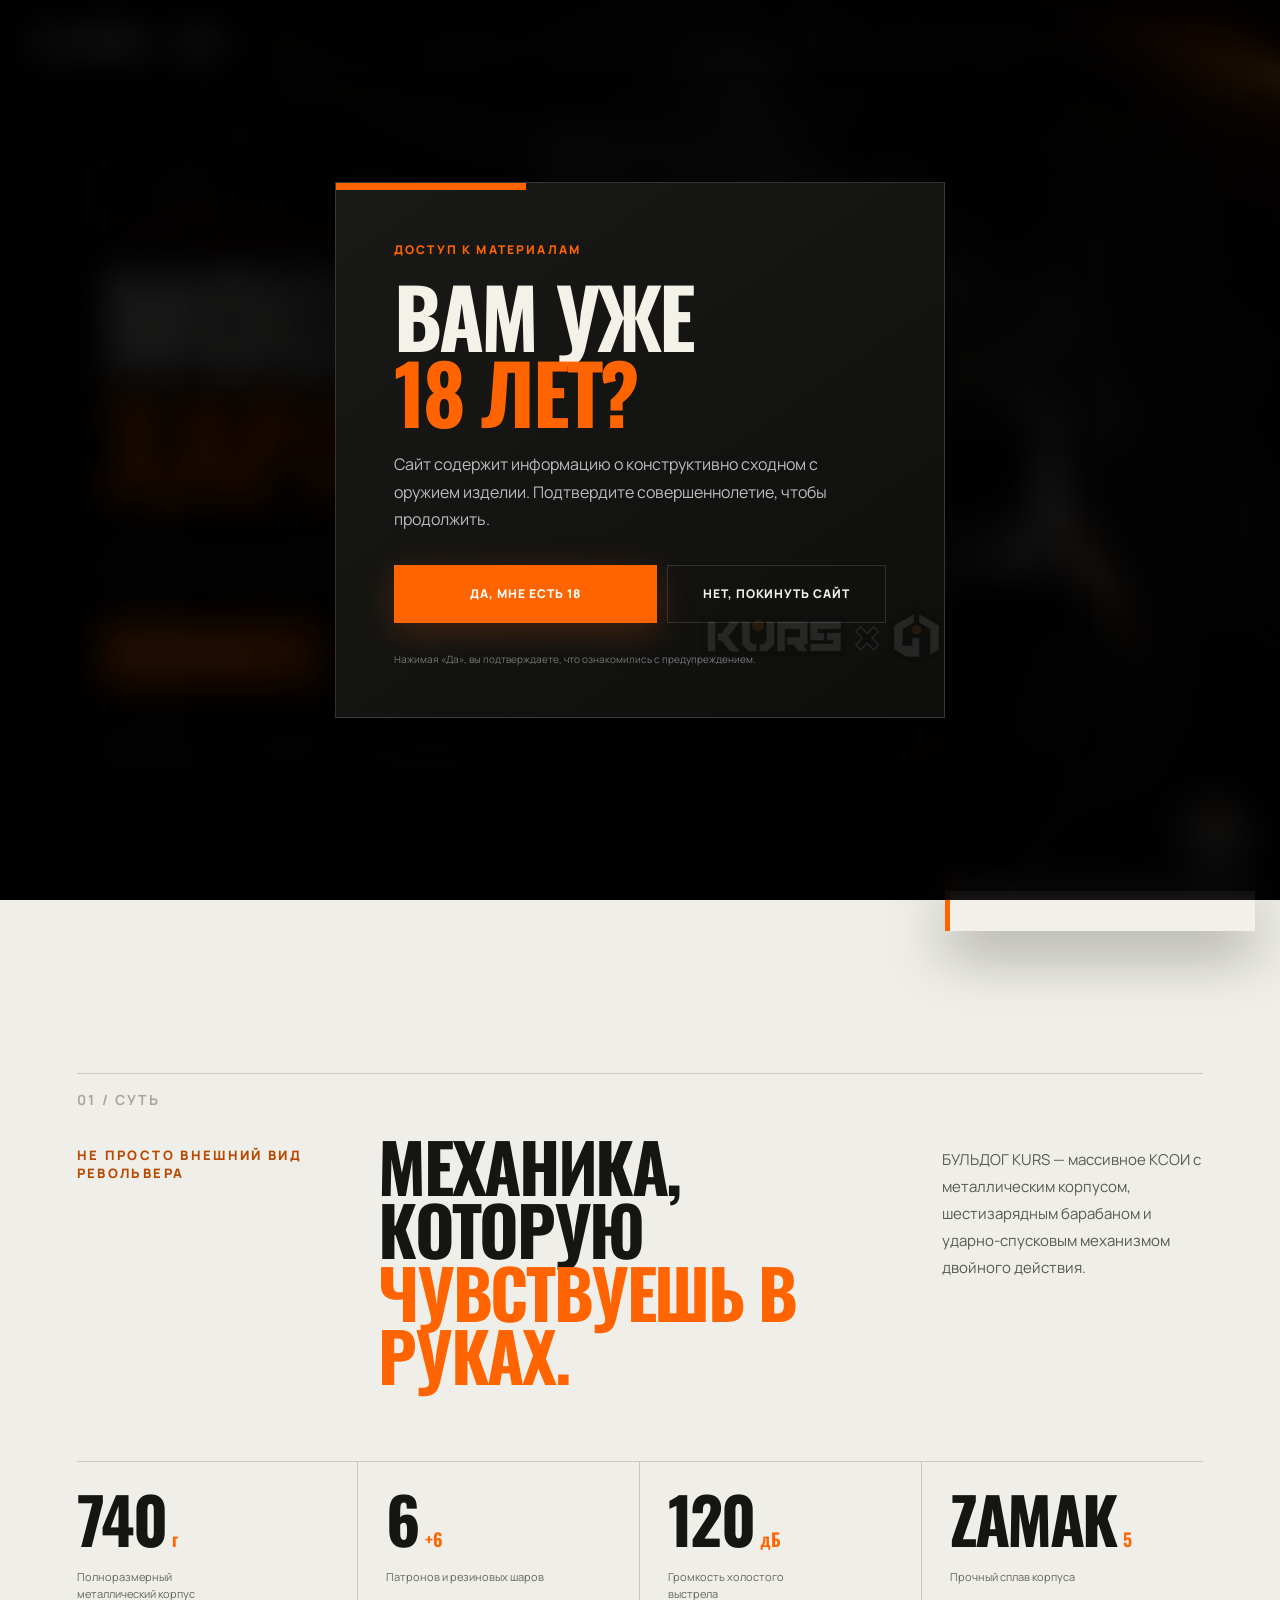
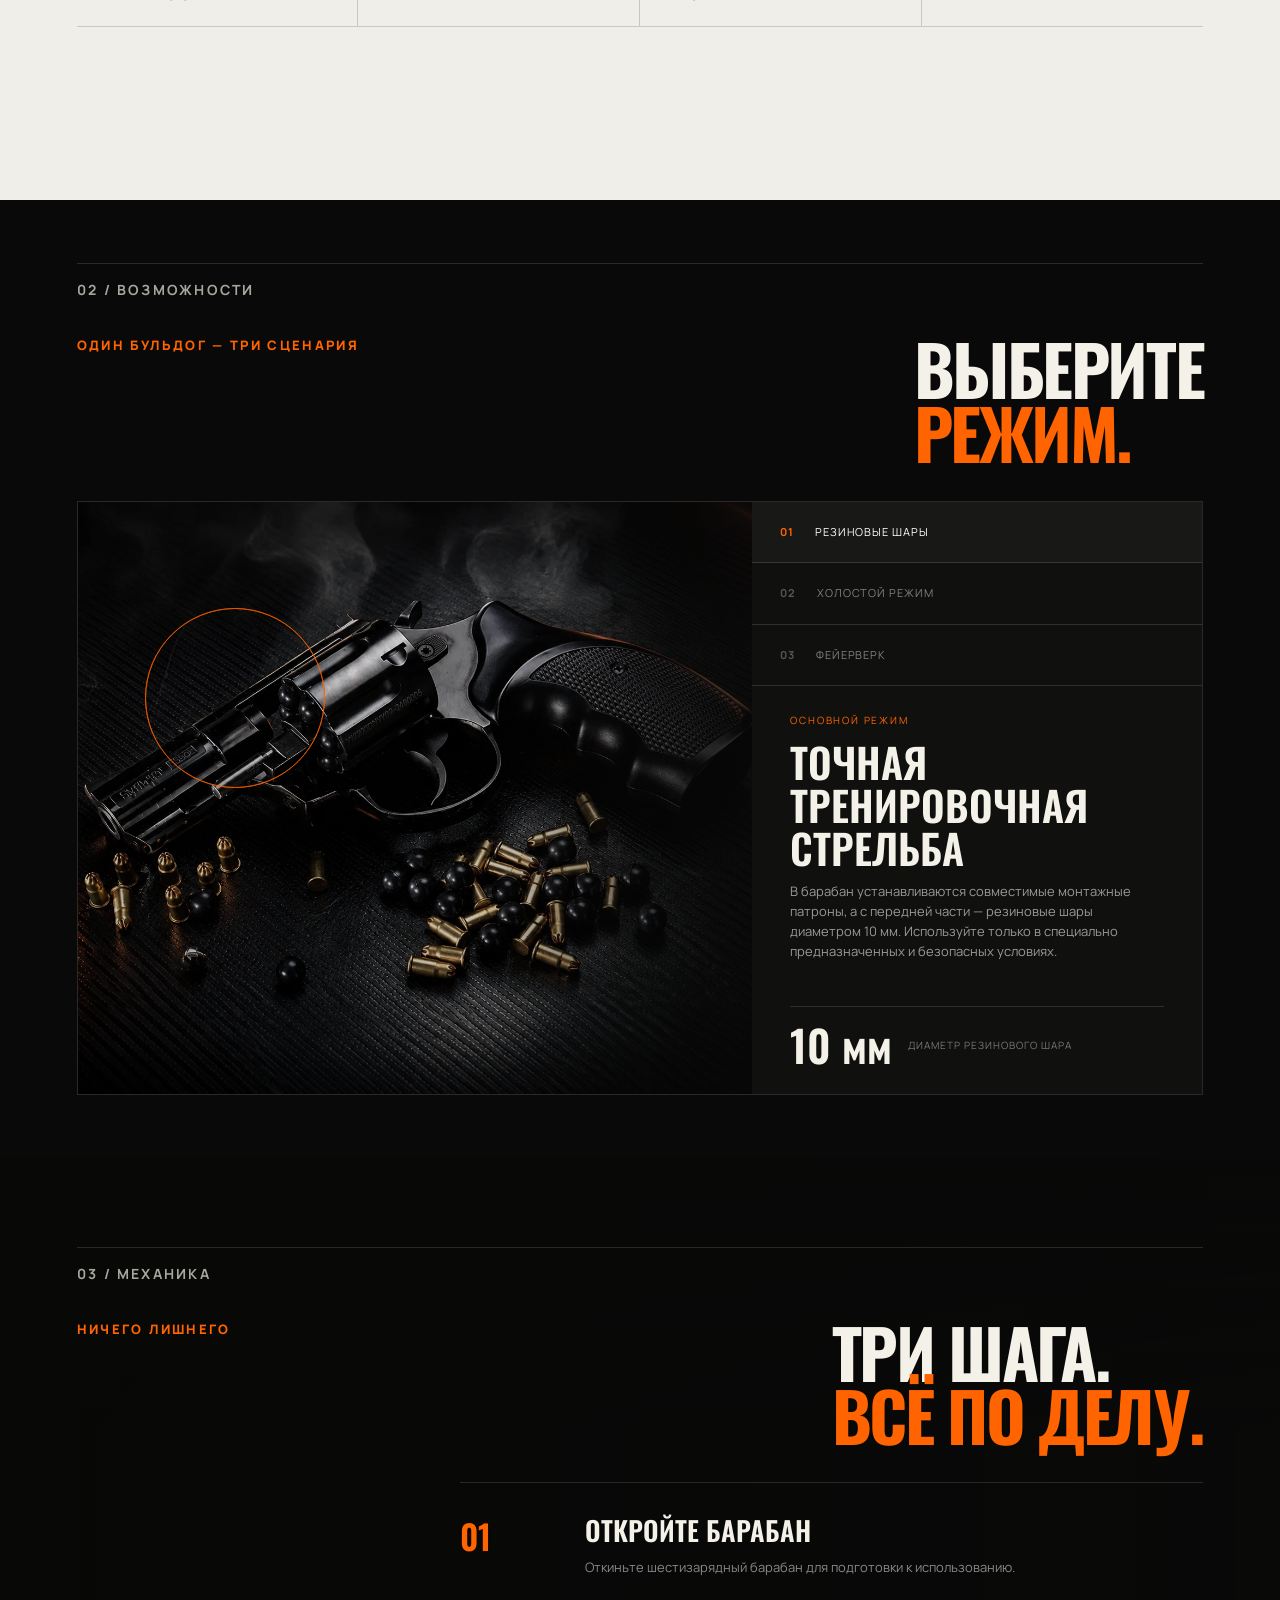
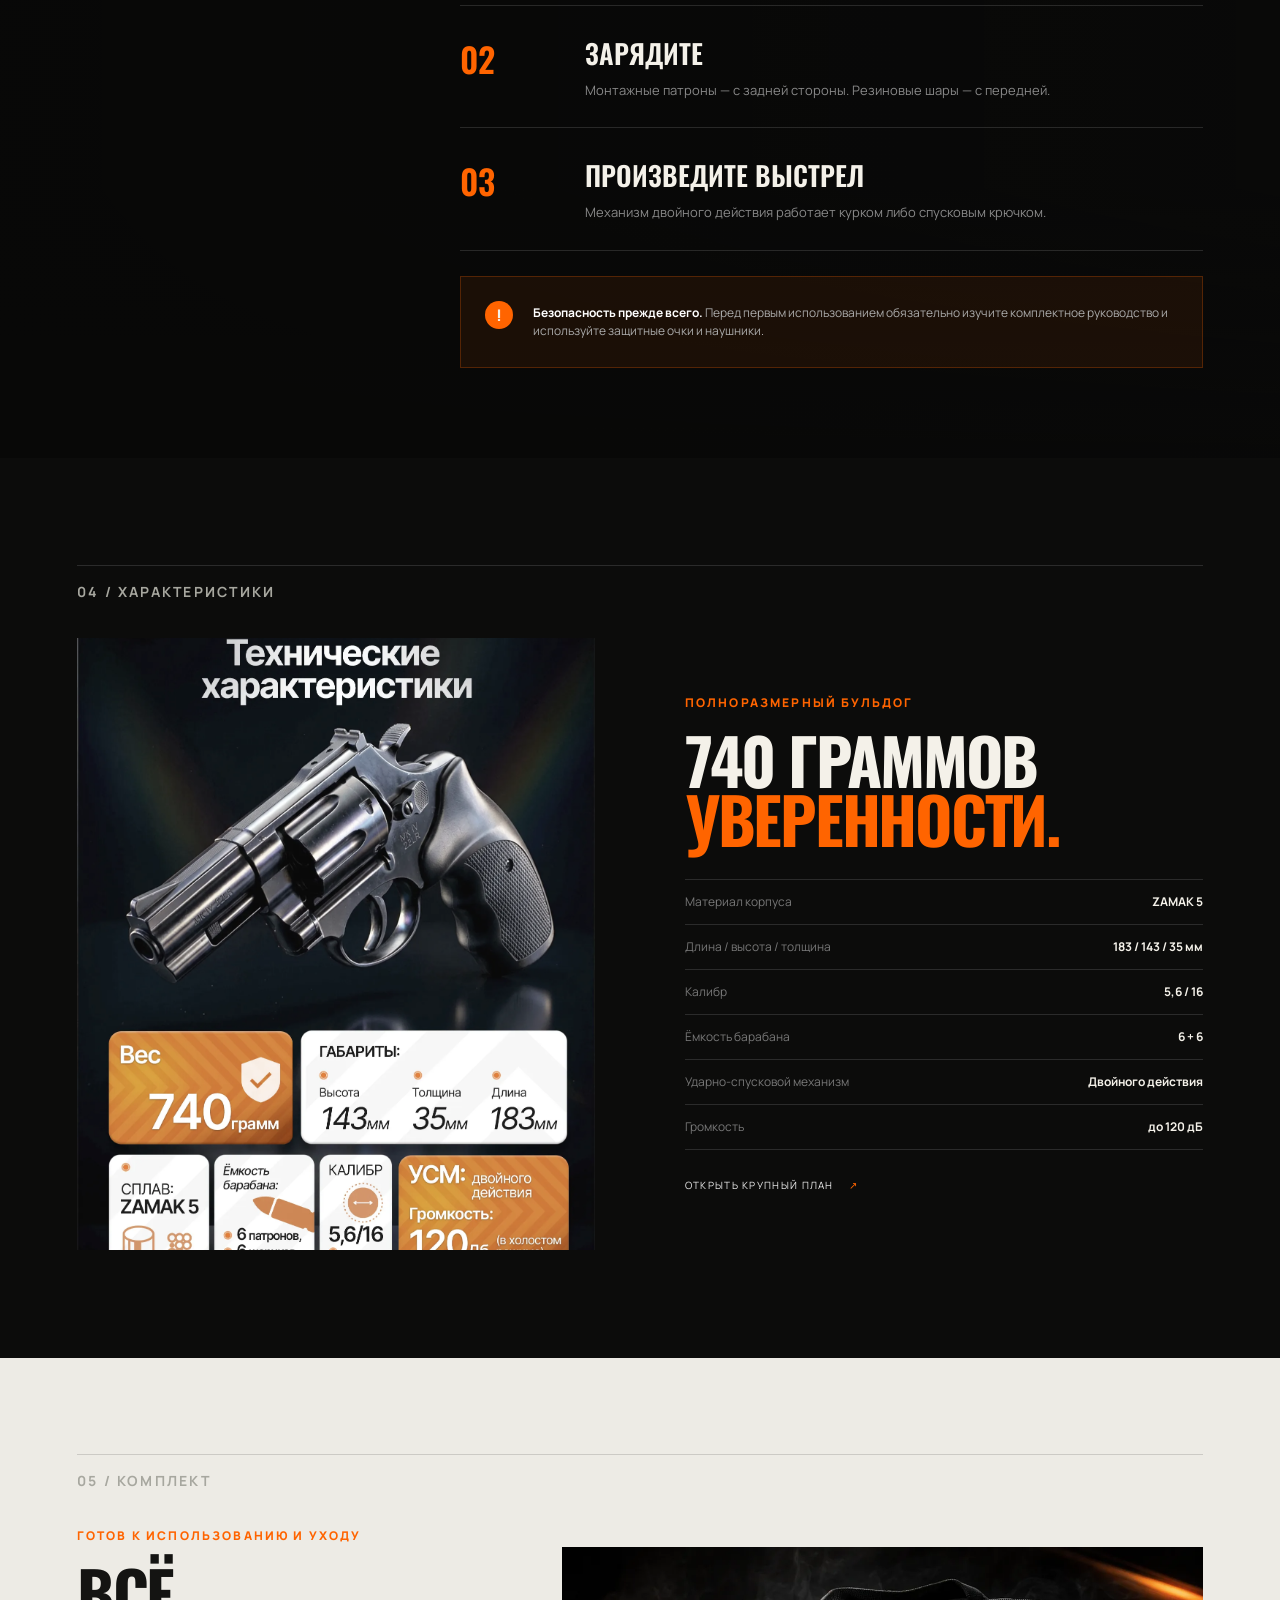
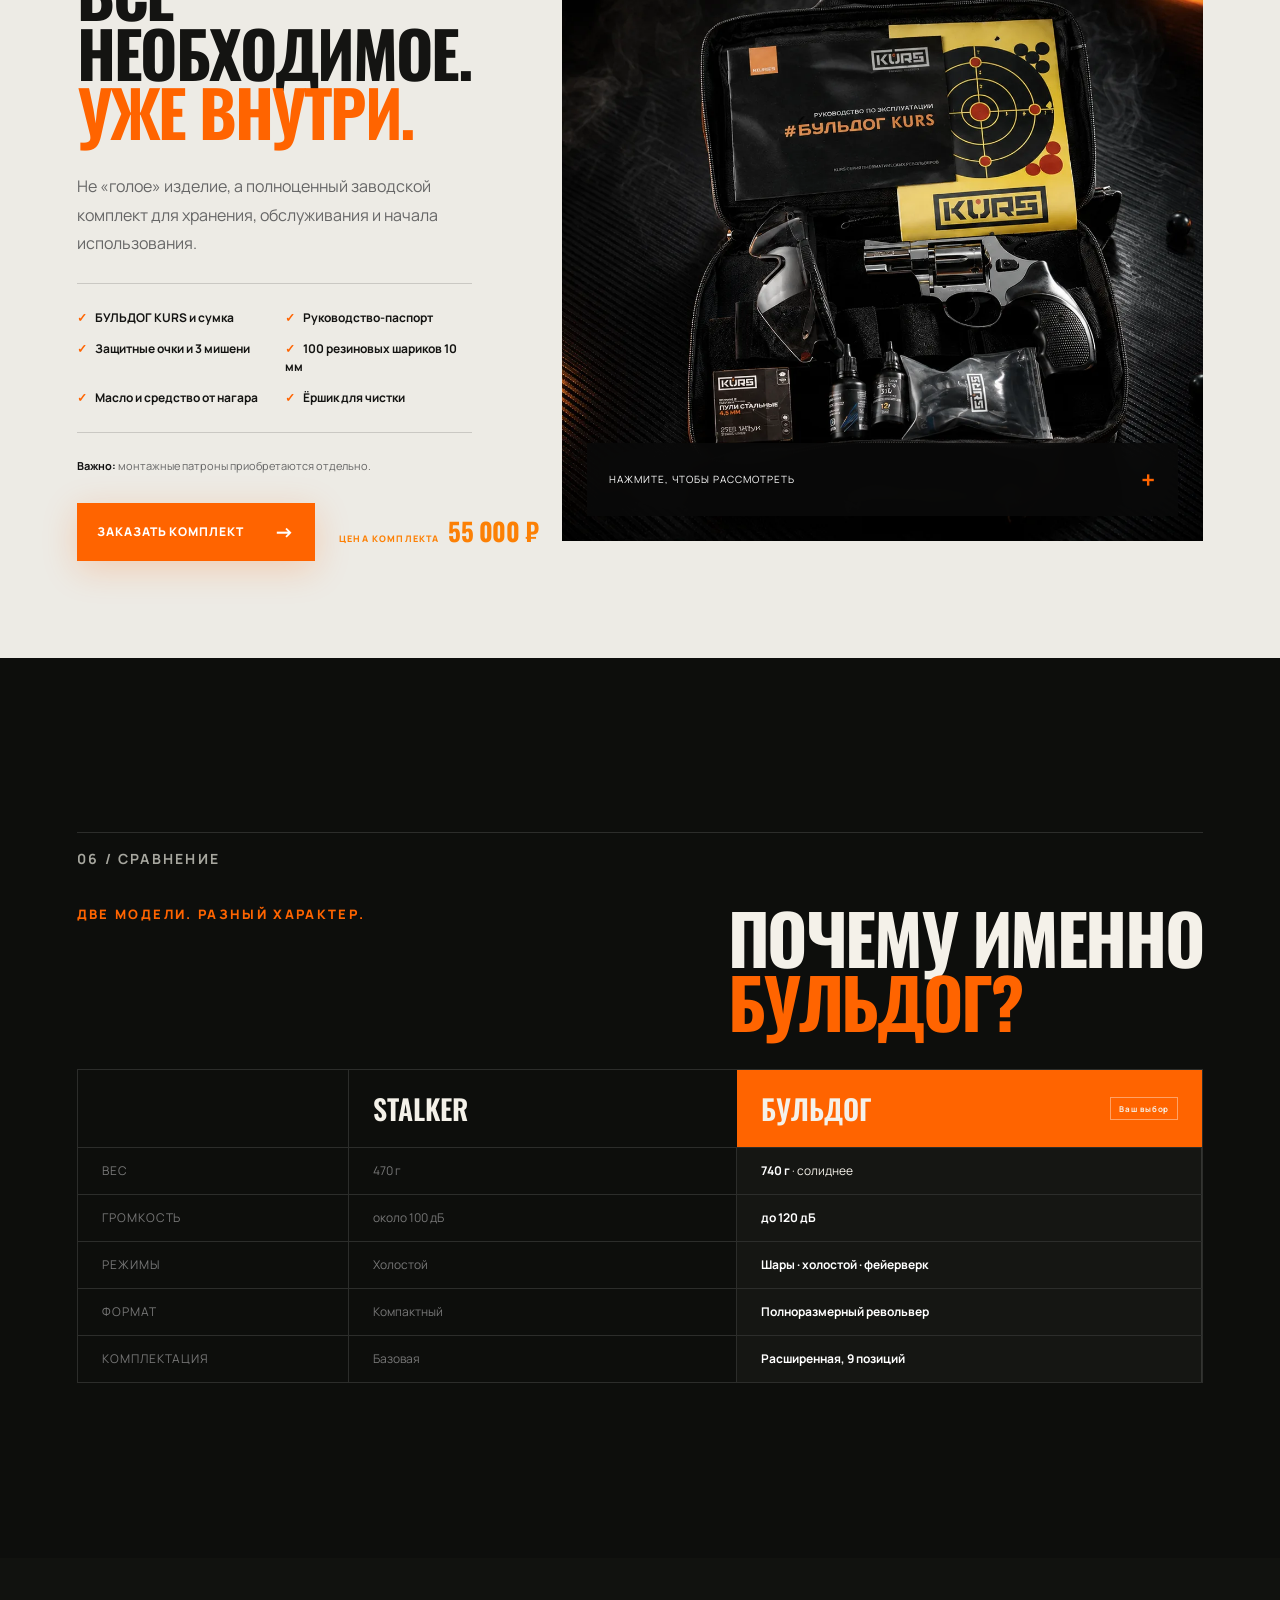
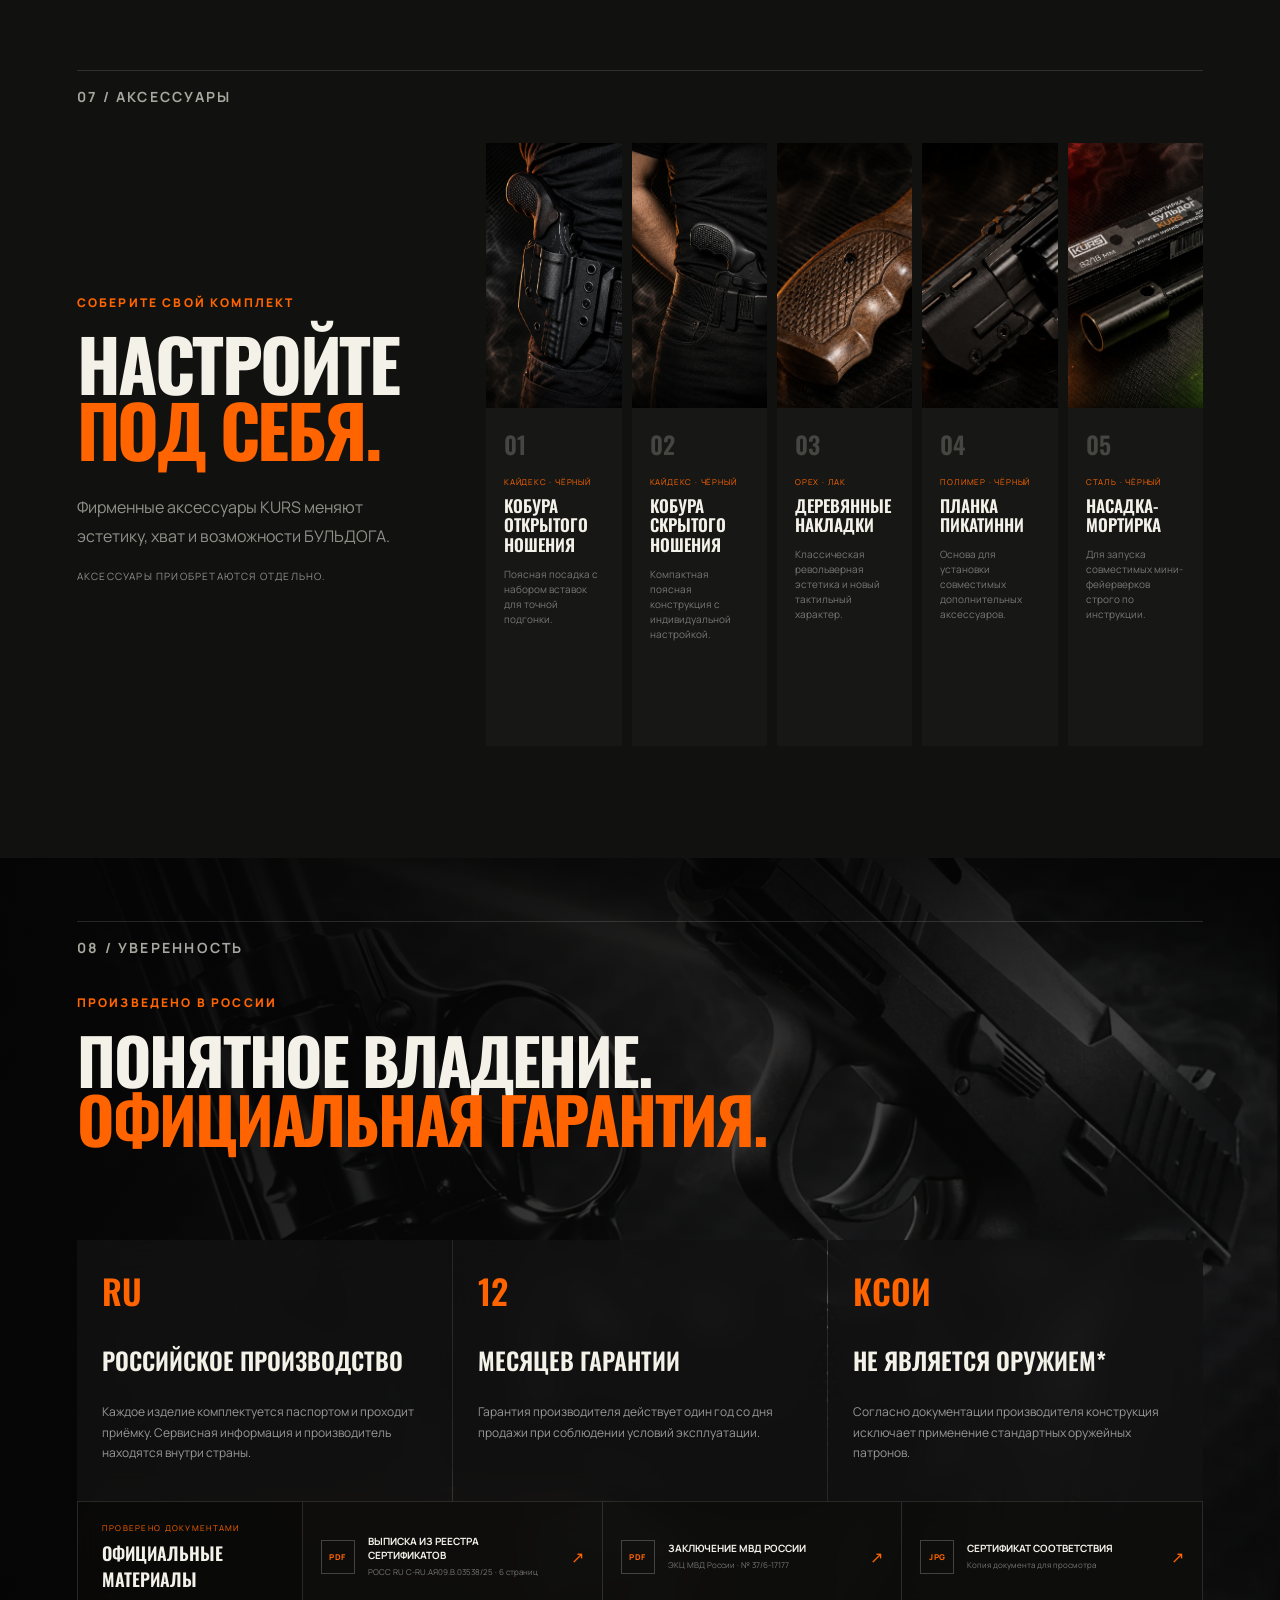
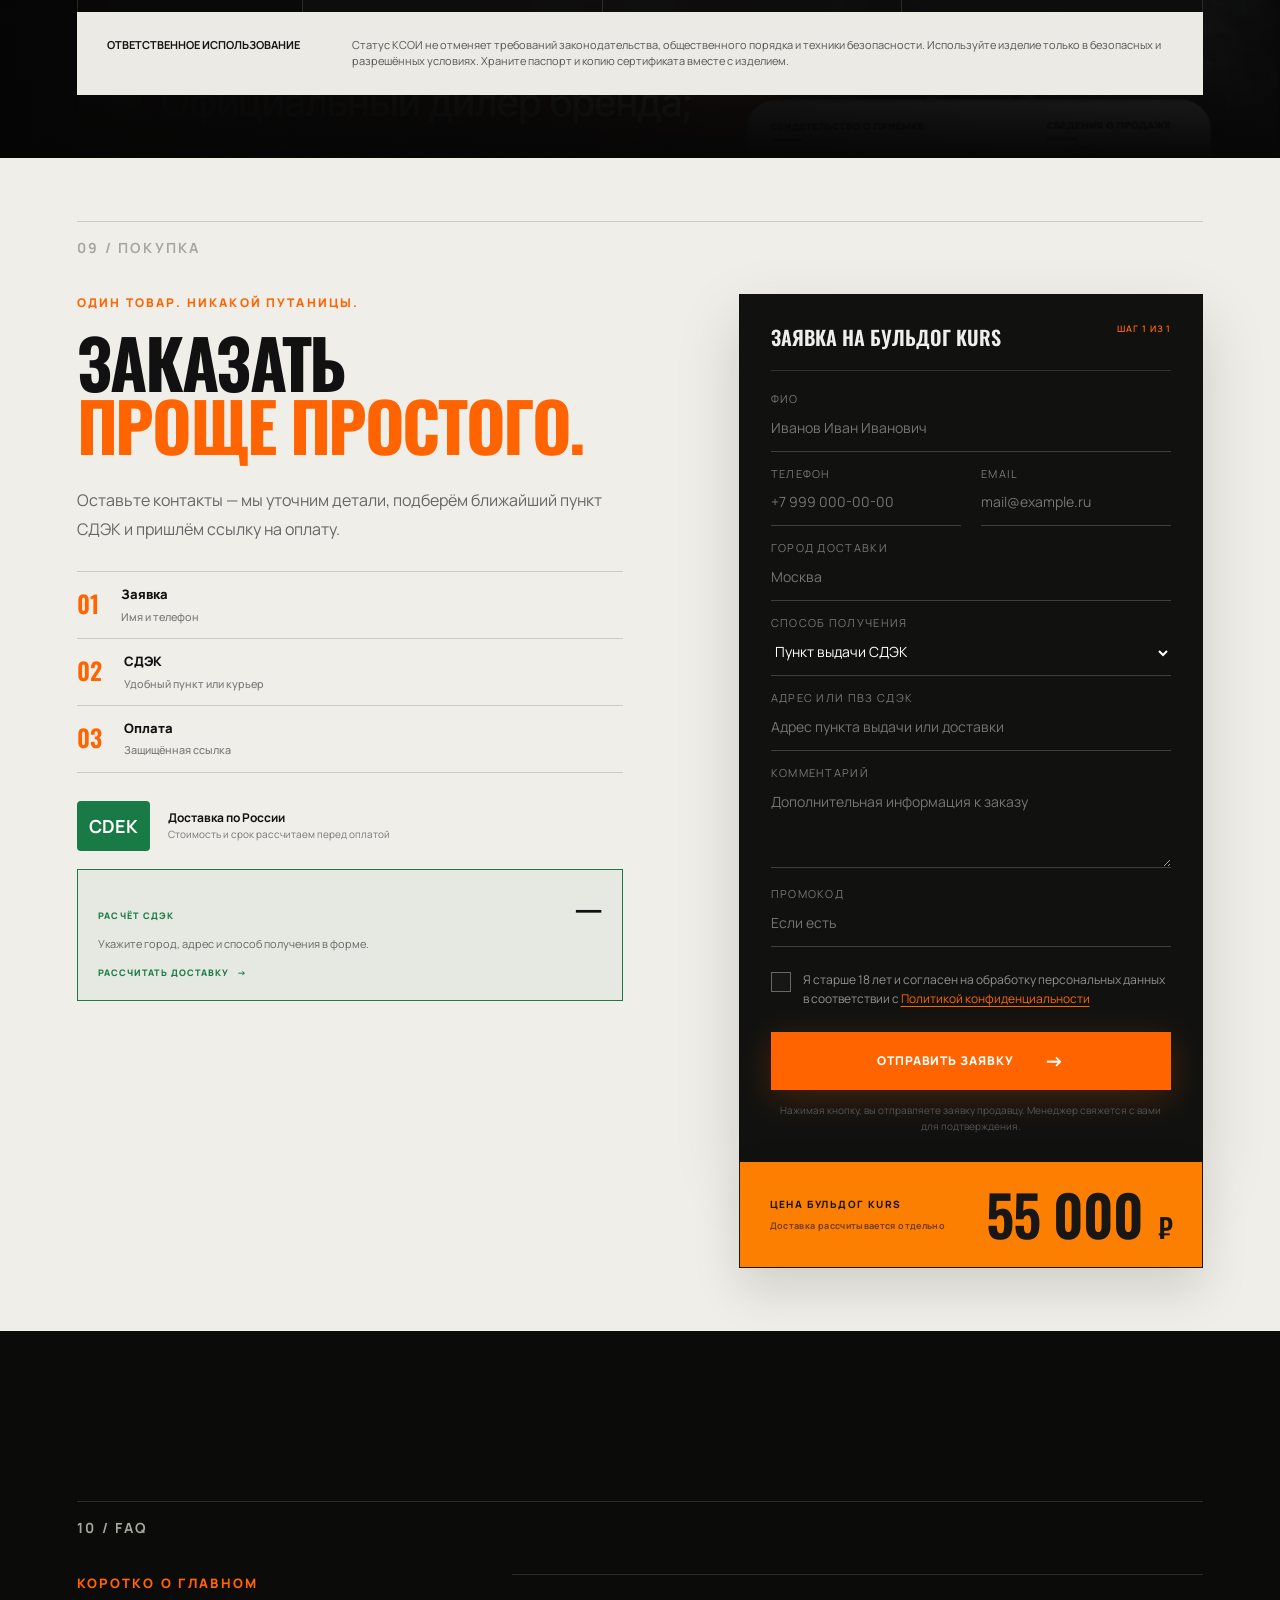
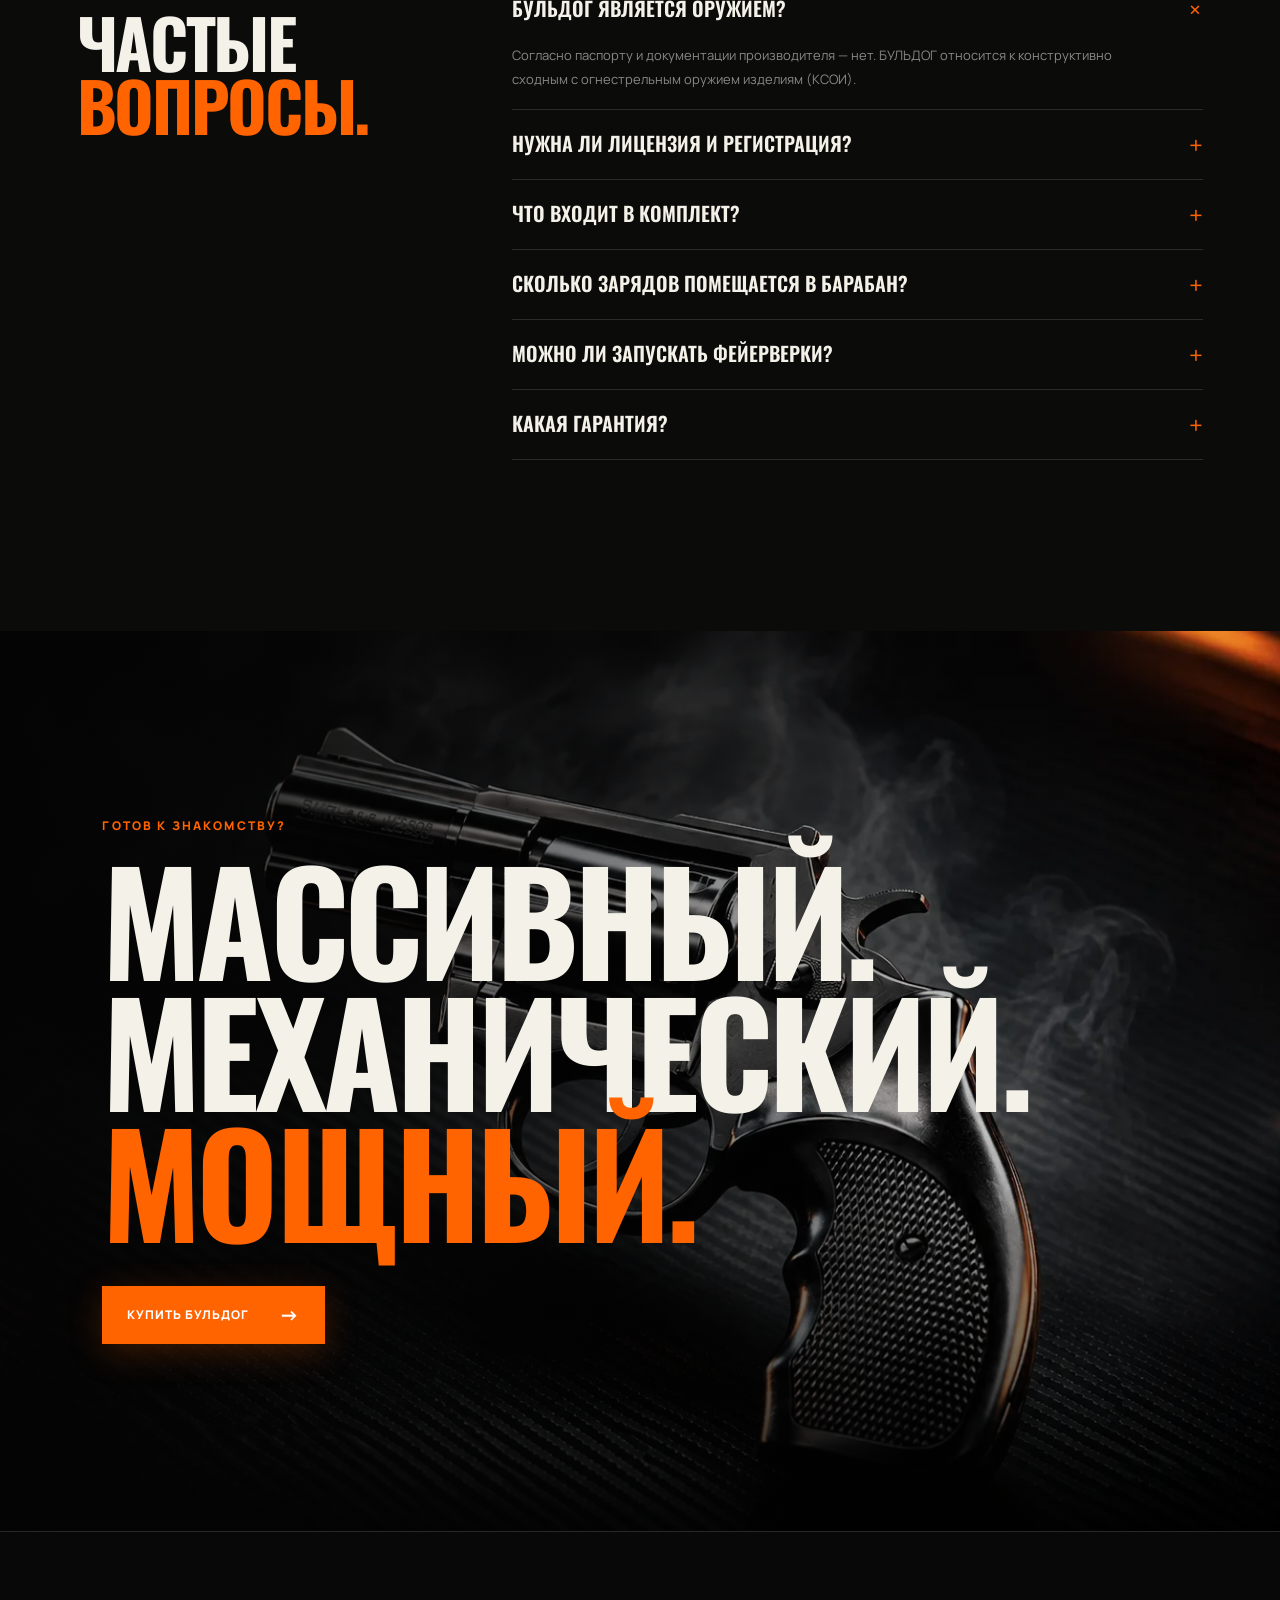
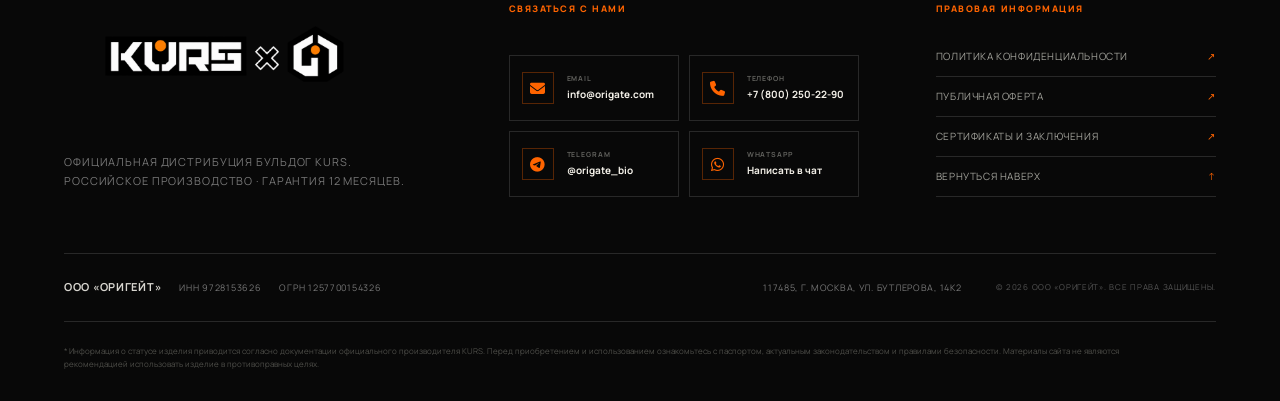
==== public_html/index.html @ 98ff2312 "Show product price in order and kit sections" ====
<!doctype html>
<html lang="ru">
<head>
  <meta charset="UTF-8">
  <meta name="viewport" content="width=device-width, initial-scale=1.0">
  <meta name="theme-color" content="#090909">
  <meta name="description" content="БУЛЬДОГ KURS — полноразмерное КСОИ российского производства. Подробный обзор, характеристики, комплектация и заявка на покупку.">
  <meta property="og:type" content="website">
  <meta property="og:locale" content="ru_RU">
  <meta property="og:site_name" content="ORIGATE TACTIC">
  <meta property="og:url" content="https://origate-tactic.ru/">
  <meta property="og:title" content="БУЛЬДОГ KURS — мощный характер">
  <meta property="og:description" content="Полноразмерная механика. Металлический корпус. Три режима. Российское производство.">
  <meta property="og:image" content="https://origate-tactic.ru/og.png">
  <meta property="og:image:secure_url" content="https://origate-tactic.ru/og.png">
  <meta property="og:image:type" content="image/png">
  <meta property="og:image:width" content="1730">
  <meta property="og:image:height" content="909">
  <meta property="og:image:alt" content="БУЛЬДОГ KURS — мощный характер">
  <meta name="twitter:card" content="summary_large_image">
  <meta name="twitter:title" content="БУЛЬДОГ KURS — мощный характер">
  <meta name="twitter:description" content="Полноразмерная механика. Металлический корпус. Три режима.">
  <meta name="twitter:image" content="https://origate-tactic.ru/og.png">
  <meta name="twitter:image:alt" content="БУЛЬДОГ KURS — мощный характер">
  <title>БУЛЬДОГ KURS — мощный характер</title>
  <link rel="canonical" href="https://origate-tactic.ru/">
  <link rel="icon" href="favicon.png" type="image/png" sizes="any">
  <link rel="apple-touch-icon" href="favicon.png">
  <link rel="preconnect" href="https://fonts.googleapis.com">
  <link rel="preconnect" href="https://fonts.gstatic.com" crossorigin>
  <link href="https://fonts.googleapis.com/css2?family=Manrope:wght@400;500;600;700;800&family=Oswald:wght@500;600;700&display=swap" rel="stylesheet">
  <link rel="stylesheet" href="https://cdnjs.cloudflare.com/ajax/libs/font-awesome/6.7.2/css/all.min.css">
  <link rel="stylesheet" href="styles.css?v=20260902-2">
</head>
<body class="age-locked">
  <div class="noise" aria-hidden="true"></div>
  <div class="scroll-progress" aria-hidden="true"><span></span></div>

  <div class="age-gate" id="ageGate" role="dialog" aria-modal="true" aria-labelledby="ageTitle">
    <div class="age-gate__backdrop"></div>
    <div class="age-gate__panel">
      <div class="age-gate__mark" aria-hidden="true">
        <img src="kursXorigate.png" alt="">
      </div>
      <p class="eyebrow">Доступ к материалам</p>
      <h2 id="ageTitle">Вам уже<br><span>18 лет?</span></h2>
      <p>Сайт содержит информацию о конструктивно сходном с оружием изделии. Подтвердите совершеннолетие, чтобы продолжить.</p>
      <div class="age-gate__actions">
        <button class="button button--primary" id="ageYes" type="button">Да, мне есть 18</button>
        <button class="button button--ghost" id="ageNo" type="button">Нет, покинуть сайт</button>
      </div>
      <small>Нажимая «Да», вы подтверждаете, что ознакомились с предупреждением.</small>
    </div>
  </div>

  <header class="header" id="header">
    <a class="brand brand--collab" href="#top" aria-label="KURS × ORIGATE — на главную">
      <img src="kursXorigate.png" alt="KURS × ORIGATE">
    </a>
    <nav class="nav" aria-label="Главная навигация">
      <a href="#modes">Возможности</a>
      <a href="#specs">Характеристики</a>
      <a href="#kit">Комплект</a>
      <a href="#faq">Вопросы</a>
      <span class="nav__contacts">
        <a href="mailto:info@origate.com" aria-label="Написать на Email" title="info@origate.com"><i class="fa-solid fa-envelope" aria-hidden="true"></i></a>
        <a href="tel:+78002502290" aria-label="Позвонить" title="+7 (800) 250-22-90"><i class="fa-solid fa-phone" aria-hidden="true"></i></a>
        <a href="https://t.me/origate_bio" target="_blank" rel="noopener" aria-label="Telegram" title="Telegram"><i class="fa-brands fa-telegram" aria-hidden="true"></i></a>
        <a href="https://wa.me/message/SS2ZXF72IT3LB1" target="_blank" rel="noopener" aria-label="WhatsApp" title="WhatsApp"><i class="fa-brands fa-whatsapp" aria-hidden="true"></i></a>
      </span>
    </nav>
    <div class="header-contacts" aria-label="Контакты">
      <a href="mailto:info@origate.com" aria-label="Написать на Email" data-label="Email"><i class="fa-solid fa-envelope" aria-hidden="true"></i></a>
      <a href="tel:+78002502290" aria-label="Позвонить" data-label="Телефон"><i class="fa-solid fa-phone" aria-hidden="true"></i></a>
      <a href="https://t.me/origate_bio" target="_blank" rel="noopener" aria-label="Telegram" data-label="Telegram"><i class="fa-brands fa-telegram" aria-hidden="true"></i></a>
      <a href="https://wa.me/message/SS2ZXF72IT3LB1" target="_blank" rel="noopener" aria-label="WhatsApp" data-label="WhatsApp"><i class="fa-brands fa-whatsapp" aria-hidden="true"></i></a>
    </div>
    <a class="header__cta" href="#order">Оставить заявку <span>↗</span></a>
    <button class="menu-toggle" type="button" aria-label="Открыть меню" aria-expanded="false"><span></span><span></span></button>
  </header>

  <main id="top">
    <section class="hero">
      <div class="hero__bg" aria-hidden="true"></div>
      <div class="hero__shade" aria-hidden="true"></div>
      <div class="hero__content reveal">
        <div class="hero__status"><i></i> Российское производство</div>
        <p class="eyebrow">Конструктивно сходное с оружием изделие</p>
        <h1>Мощный<br><span>характер.</span></h1>
        <p class="hero__lead">Полноразмерная механика револьвера. Металлический корпус. Три режима для тренировочной и развлекательной стрельбы.</p>
        <div class="hero__actions">
          <a class="button button--primary" href="#order">Купить БУЛЬДОГ <span>→</span></a>
          <a class="button button--glass" href="#kit">Что в комплекте</a>
        </div>
        <div class="hero__facts">
          <span><b>Без лицензии</b>и регистрации*</span>
          <span><b>12 месяцев</b>гарантии</span>
          <span><b>Доставка СДЭК</b>по всей России</span>
        </div>
      </div>
      <div class="hero__rail" aria-hidden="true"><span>01</span><i></i><b>БУЛЬДОГ KURS</b></div>
      <a class="hero__scroll" href="#intro"><i></i> Исследовать</a>
    </section>

    <section class="intro section" id="intro">
      <div class="section__index reveal">01 / СУТЬ</div>
      <div class="intro__copy reveal">
        <p class="eyebrow">Не просто внешний вид револьвера</p>
        <h2>Механика, которую<br><span>чувствуешь в руках.</span></h2>
        <p>БУЛЬДОГ KURS — массивное КСОИ с металлическим корпусом, шестизарядным барабаном и ударно-спусковым механизмом двойного действия.</p>
      </div>
      <div class="intro__stats reveal">
        <article><strong data-count="740">0</strong><em>г</em><p>Полноразмерный металлический корпус</p></article>
        <article><strong data-count="6">0</strong><em>+6</em><p>Патронов и резиновых шаров</p></article>
        <article><strong data-count="120">0</strong><em>дБ</em><p>Громкость холостого выстрела</p></article>
        <article><strong>ZAMAK</strong><em>5</em><p>Прочный сплав корпуса</p></article>
      </div>
    </section>

    <section class="modes section" id="modes">
      <div class="section__index reveal">02 / ВОЗМОЖНОСТИ</div>
      <div class="section-heading reveal">
        <p class="eyebrow">Один БУЛЬДОГ — три сценария</p>
        <h2>Выберите<br><span>режим.</span></h2>
      </div>
      <div class="modes__stage reveal">
        <div class="modes__image">
          <img src="mode-rubber.webp" alt="БУЛЬДОГ KURS в режиме стрельбы резиновыми шарами" loading="lazy">
          <div class="modes__image-shade"></div>
          <div class="sound-waves" aria-hidden="true"><i></i><i></i><i></i></div>
        </div>
        <div class="modes__content">
          <div class="mode-tabs" role="tablist" aria-label="Режимы использования">
            <button class="mode-tab is-active" data-mode="ball" role="tab" aria-selected="true"><b>01</b> Резиновые шары</button>
            <button class="mode-tab" data-mode="blank" role="tab" aria-selected="false"><b>02</b> Холостой режим</button>
            <button class="mode-tab" data-mode="firework" role="tab" aria-selected="false"><b>03</b> Фейерверк</button>
          </div>
          <article class="mode-copy" id="modeCopy">
            <span>ОСНОВНОЙ РЕЖИМ</span>
            <h3>Точная тренировочная стрельба</h3>
            <p>В барабан устанавливаются совместимые монтажные патроны, а с передней части — резиновые шары диаметром 10 мм. Используйте только в специально предназначенных и безопасных условиях.</p>
            <div><b>10 мм</b><small>Диаметр резинового шара</small></div>
          </article>
        </div>
      </div>
    </section>

    <section class="mechanics">
      <div class="mechanics__bg" aria-hidden="true"></div>
      <div class="mechanics__inner section">
        <div class="section__index reveal">03 / МЕХАНИКА</div>
        <div class="section-heading reveal">
          <p class="eyebrow">Ничего лишнего</p>
          <h2>Три шага.<br><span>Всё по делу.</span></h2>
        </div>
        <div class="steps">
          <article class="reveal"><b>01</b><div><h3>Откройте барабан</h3><p>Откиньте шестизарядный барабан для подготовки к использованию.</p></div></article>
          <article class="reveal"><b>02</b><div><h3>Зарядите</h3><p>Монтажные патроны — с задней стороны. Резиновые шары — с передней.</p></div></article>
          <article class="reveal"><b>03</b><div><h3>Произведите выстрел</h3><p>Механизм двойного действия работает курком либо спусковым крючком.</p></div></article>
        </div>
        <div class="safety-note reveal"><span>!</span><p><b>Безопасность прежде всего.</b> Перед первым использованием обязательно изучите комплектное руководство и используйте защитные очки и наушники.</p></div>
      </div>
    </section>

    <section class="specs section" id="specs">
      <div class="section__index reveal">04 / ХАРАКТЕРИСТИКИ</div>
      <div class="specs__grid">
        <div class="specs__visual reveal">
          <div class="specs__halo" aria-hidden="true"></div>
          <img src="bulldog-specs.webp" alt="Технические характеристики БУЛЬДОГ KURS" loading="lazy">
        </div>
        <div class="specs__content reveal">
          <p class="eyebrow">Полноразмерный БУЛЬДОГ</p>
          <h2>740 граммов<br><span>уверенности.</span></h2>
          <div class="spec-list">
            <div><span>Материал корпуса</span><b>ZAMAK 5</b></div>
            <div><span>Длина / высота / толщина</span><b>183 / 143 / 35 мм</b></div>
            <div><span>Калибр</span><b>5,6 / 16</b></div>
            <div><span>Ёмкость барабана</span><b>6 + 6</b></div>
            <div><span>Ударно-спусковой механизм</span><b>Двойного действия</b></div>
            <div><span>Громкость</span><b>до 120 дБ</b></div>
          </div>
          <button class="text-link js-open-gallery" type="button">Открыть крупный план <span>↗</span></button>
        </div>
      </div>
    </section>

    <section class="kit section" id="kit">
      <div class="section__index reveal">05 / КОМПЛЕКТ</div>
      <div class="kit__grid">
        <div class="kit__copy reveal">
          <p class="eyebrow">Готов к использованию и уходу</p>
          <h2>Всё необходимое.<br><span>Уже внутри.</span></h2>
          <p>Не «голое» изделие, а полноценный заводской комплект для хранения, обслуживания и начала использования.</p>
          <ul class="check-list">
            <li>БУЛЬДОГ KURS и сумка</li><li>Руководство-паспорт</li><li>Защитные очки и 3 мишени</li><li>100 резиновых шариков 10 мм</li><li>Масло и средство от нагара</li><li>Ёршик для чистки</li>
          </ul>
          <div class="kit__warning"><b>Важно:</b> монтажные патроны приобретаются отдельно.</div>
          <div class="kit__purchase">
            <a class="button button--primary" href="#order">Заказать комплект <span>→</span></a>
            <div class="kit__price js-product-price" aria-label="Цена комплекта 55 000 рублей">
              <span>Цена комплекта</span>
              <strong><span class="js-product-price-value">55 000</span> ₽</strong>
            </div>
          </div>
        </div>
        <button class="kit__image reveal js-open-gallery" type="button" aria-label="Открыть фотографию комплектации">
          <img src="kit-new.webp" alt="Полная комплектация БУЛЬДОГ KURS" loading="lazy">
          <span>Нажмите, чтобы рассмотреть <b>+</b></span>
        </button>
      </div>
    </section>

    <section class="compare section">
      <div class="section__index reveal">06 / СРАВНЕНИЕ</div>
      <div class="section-heading reveal">
        <p class="eyebrow">Две модели. Разный характер.</p>
        <h2>Почему именно<br><span>БУЛЬДОГ?</span></h2>
      </div>
      <div class="compare__table reveal">
        <div class="compare__head"><span></span><b>STALKER</b><b class="is-bulldog">БУЛЬДОГ <small>Ваш выбор</small></b></div>
        <div><span>Вес</span><p>470 г</p><p><b>740 г</b> · солиднее</p></div>
        <div><span>Громкость</span><p>около 100 дБ</p><p><b>до 120 дБ</b></p></div>
        <div><span>Режимы</span><p>Холостой</p><p><b>Шары · холостой · фейерверк</b></p></div>
        <div><span>Формат</span><p>Компактный</p><p><b>Полноразмерный револьвер</b></p></div>
        <div><span>Комплектация</span><p>Базовая</p><p><b>Расширенная, 9 позиций</b></p></div>
      </div>
    </section>

    <section class="accessories section">
      <div class="section__index reveal">07 / АКСЕССУАРЫ</div>
      <div class="accessories__layout">
        <div class="accessories__sticky reveal">
          <p class="eyebrow">Соберите свой комплект</p>
          <h2>Настройте<br><span>под себя.</span></h2>
          <p>Фирменные аксессуары KURS меняют эстетику, хват и возможности БУЛЬДОГА.</p>
          <p class="muted">Аксессуары приобретаются отдельно.</p>
        </div>
        <div class="accessories__cards">
          <article class="reveal"><img src="accessory-holster-open.webp" alt="Кобура открытого ношения" loading="lazy"><div><b>01</b><span>Кайдекс · чёрный</span><h3>Кобура открытого ношения</h3><p>Поясная посадка с набором вставок для точной подгонки.</p></div></article>
          <article class="reveal"><img src="accessory-holster-concealed.webp" alt="Кобура скрытого ношения" loading="lazy"><div><b>02</b><span>Кайдекс · чёрный</span><h3>Кобура скрытого ношения</h3><p>Компактная поясная конструкция с индивидуальной настройкой.</p></div></article>
          <article class="reveal"><img src="accessory-wood.webp" alt="Деревянные накладки для БУЛЬДОГ KURS" loading="lazy"><div><b>03</b><span>Орех · лак</span><h3>Деревянные накладки</h3><p>Классическая револьверная эстетика и новый тактильный характер.</p></div></article>
          <article class="reveal"><img src="accessory-picatiny.webp" alt="Планка Пикатинни для БУЛЬДОГ KURS" loading="lazy"><div><b>04</b><span>Полимер · чёрный</span><h3>Планка Пикатинни</h3><p>Основа для установки совместимых дополнительных аксессуаров.</p></div></article>
          <article class="reveal"><img src="accessory-mortar.webp" alt="Насадка-мортирка для БУЛЬДОГ KURS" loading="lazy"><div><b>05</b><span>Сталь · чёрный</span><h3>Насадка-мортирка</h3><p>Для запуска совместимых мини-фейерверков строго по инструкции.</p></div></article>
        </div>
      </div>
    </section>

    <section class="trust">
      <div class="trust__bg" aria-hidden="true"></div>
      <div class="trust__inner section">
        <div class="section__index reveal">08 / УВЕРЕННОСТЬ</div>
        <div class="trust__top reveal">
          <p class="eyebrow">Произведено в России</p>
          <h2>Понятное владение.<br><span>Официальная гарантия.</span></h2>
        </div>
        <div class="trust__cards">
          <article class="reveal"><span>RU</span><h3>Российское производство</h3><p>Каждое изделие комплектуется паспортом и проходит приёмку. Сервисная информация и производитель находятся внутри страны.</p></article>
          <article class="reveal"><span>12</span><h3>Месяцев гарантии</h3><p>Гарантия производителя действует один год со дня продажи при соблюдении условий эксплуатации.</p></article>
          <article class="reveal"><span>КСОИ</span><h3>Не является оружием*</h3><p>Согласно документации производителя конструкция исключает применение стандартных оружейных патронов.</p></article>
        </div>
        <div class="legal-documents reveal" aria-label="Юридическая документация">
          <div class="legal-documents__title"><span>Проверено документами</span><b>Официальные материалы</b></div>
          <a href="certificate-registry-extract.pdf" target="_blank" rel="noopener">
            <span class="legal-documents__type">PDF</span><span><b>Выписка из реестра сертификатов</b><small>РОСС RU С-RU.АЯ09.В.03538/25 · 6 страниц</small></span><i>↗</i>
          </a>
          <a href="mvd-conclusion.pdf" target="_blank" rel="noopener">
            <span class="legal-documents__type">PDF</span><span><b>Заключение МВД России</b><small>ЭКЦ МВД России · № 37/6-17177</small></span><i>↗</i>
          </a>
          <a href="certificate-conformity.jpg" target="_blank" rel="noopener">
            <span class="legal-documents__type">JPG</span><span><b>Сертификат соответствия</b><small>Копия документа для просмотра</small></span><i>↗</i>
          </a>
        </div>
        <div class="legal reveal"><b>Ответственное использование</b><p>Статус КСОИ не отменяет требований законодательства, общественного порядка и техники безопасности. Используйте изделие только в безопасных и разрешённых условиях. Храните паспорт и копию сертификата вместе с изделием.</p></div>
      </div>
    </section>

    <section class="order section" id="order">
      <div class="section__index reveal">09 / ПОКУПКА</div>
      <div class="order__grid">
        <div class="order__copy reveal">
          <p class="eyebrow">Один товар. Никакой путаницы.</p>
          <h2>Заказать<br><span>проще простого.</span></h2>
          <p>Оставьте контакты — мы уточним детали, подберём ближайший пункт СДЭК и пришлём ссылку на оплату.</p>
          <ol class="order-flow"><li><b>01</b><span>Заявка<small>Имя и телефон</small></span></li><li><b>02</b><span>СДЭК<small>Удобный пункт или курьер</small></span></li><li><b>03</b><span>Оплата<small>Защищённая ссылка</small></span></li></ol>
          <div class="delivery-line"><span>CDEK</span><p><b>Доставка по России</b><small>Стоимость и срок рассчитаем перед оплатой</small></p></div>
          <div class="delivery-quote" id="deliveryQuote" aria-live="polite">
            <div class="delivery-quote__head"><span>Расчёт СДЭК</span><b id="deliveryQuoteAmount">—</b></div>
            <p id="deliveryQuoteStatus">Укажите город, адрес и способ получения в форме.</p>
            <div class="delivery-quote__pvz" id="deliveryQuotePvz" hidden></div>
            <button type="button" id="calculateDelivery">Рассчитать доставку <span>→</span></button>
          </div>
        </div>
        <div class="order__purchase">
        <form class="order-form reveal" id="orderForm" novalidate>
          <input name="delivery_quote" id="deliveryQuoteToken" type="hidden" value="">
          <div class="order-form__head"><span>Заявка на БУЛЬДОГ KURS</span><b>Шаг 1 из 1</b></div>
          <label>ФИО<input name="name" type="text" placeholder="Иванов Иван Иванович" autocomplete="name" minlength="5" maxlength="120" required></label>
          <div class="order-form__row">
            <label>Телефон<input name="phone" type="tel" inputmode="tel" placeholder="+7 999 000-00-00" autocomplete="tel" maxlength="30" required></label>
            <label>Email<input name="email" type="email" inputmode="email" placeholder="mail@example.ru" autocomplete="email" maxlength="190" required></label>
          </div>
          <label>Город доставки<input name="city" type="text" placeholder="Москва" autocomplete="address-level2" required></label>
          <label class="select-label">Способ получения<select name="delivery" required><option value="ПВЗ">Пункт выдачи СДЭК</option><option value="Курьер">Курьер СДЭК</option></select></label>
          <label>Адрес или ПВЗ СДЭК<input name="address" type="text" placeholder="Адрес пункта выдачи или доставки" autocomplete="street-address" maxlength="250" required></label>
          <label>Комментарий<textarea name="comment" placeholder="Дополнительная информация к заказу" maxlength="1000" rows="3"></textarea></label>
          <label>Промокод<input name="promo_code" type="text" placeholder="Если есть" maxlength="40" autocapitalize="characters"></label>
          <div class="order-form__trap" aria-hidden="true"><label>Ваш сайт<input name="website" type="text" tabindex="-1" autocomplete="off"></label></div>
          <label class="checkbox"><input name="consent" type="checkbox" value="1" required><span>Я старше 18 лет и согласен на обработку персональных данных в соответствии с <a href="privacy.html" target="_blank">Политикой конфиденциальности</a></span></label>
          <button class="button button--primary" type="submit">Отправить заявку <span>→</span></button>
          <small>Нажимая кнопку, вы отправляете заявку продавцу. Менеджер свяжется с вами для подтверждения.</small>
        </form>
        <div class="product-price js-product-price reveal" aria-label="Цена товара 55 000 рублей">
          <div><span>Цена БУЛЬДОГ KURS</span><small>Доставка рассчитывается отдельно</small></div>
          <strong><span class="js-product-price-value">55 000</span> <b>₽</b></strong>
        </div>
        </div>
      </div>
    </section>

    <section class="faq section" id="faq">
      <div class="section__index reveal">10 / FAQ</div>
      <div class="faq__grid">
        <div class="section-heading reveal"><p class="eyebrow">Коротко о главном</p><h2>Частые<br><span>вопросы.</span></h2></div>
        <div class="faq__list reveal">
          <details open><summary>БУЛЬДОГ является оружием?<i>+</i></summary><p>Согласно паспорту и документации производителя — нет. БУЛЬДОГ относится к конструктивно сходным с огнестрельным оружием изделиям (КСОИ).</p></details>
          <details><summary>Нужна ли лицензия и регистрация?<i>+</i></summary><p>Производитель указывает, что для изделия не требуется лицензия и регистрация. Владелец обязан соблюдать применимые требования законодательства и правила использования.</p></details>
          <details><summary>Что входит в комплект?<i>+</i></summary><p>БУЛЬДОГ, сумка, паспорт, защитные очки, 3 мишени, 100 шариков и набор средств для обслуживания. Монтажные патроны приобретаются отдельно.</p></details>
          <details><summary>Сколько зарядов помещается в барабан?<i>+</i></summary><p>Барабан рассчитан на 6 совместимых монтажных патронов и 6 резиновых шариков диаметром 10 мм.</p></details>
          <details><summary>Можно ли запускать фейерверки?<i>+</i></summary><p>Да, с отдельной стальной насадкой-мортиркой и совместимыми мини-фейерверками KURS — строго по инструкции и в разрешённых местах.</p></details>
          <details><summary>Какая гарантия?<i>+</i></summary><p>12 месяцев со дня продажи. Полные условия указаны в паспорте изделия.</p></details>
        </div>
      </div>
    </section>

    <section class="final-cta">
      <div class="final-cta__bg" aria-hidden="true"></div>
      <div class="final-cta__content reveal">
        <p class="eyebrow">Готов к знакомству?</p>
        <h2>Массивный.<br>Механический.<br><span>Мощный.</span></h2>
        <a class="button button--primary" href="#order">Купить БУЛЬДОГ <span>→</span></a>
      </div>
    </section>
  </main>

  <footer class="footer" id="contacts">
    <div class="footer__main">
      <div class="footer__brand">
        <a href="#top" aria-label="KURS × ORIGATE — наверх"><img src="kursXorigate.png" alt="KURS × ORIGATE"></a>
        <p>Официальная дистрибуция БУЛЬДОГ KURS.<br>Российское производство · гарантия 12 месяцев.</p>
      </div>
      <div class="footer__contacts">
        <span class="footer__label">Связаться с нами</span>
        <a href="mailto:info@origate.com"><i class="fa-solid fa-envelope" aria-hidden="true"></i><span><small>Email</small>info@origate.com</span></a>
        <a href="tel:+78002502290"><i class="fa-solid fa-phone" aria-hidden="true"></i><span><small>Телефон</small>+7 (800) 250-22-90</span></a>
        <a href="https://t.me/origate_bio" target="_blank" rel="noopener"><i class="fa-brands fa-telegram" aria-hidden="true"></i><span><small>Telegram</small>@origate_bio</span></a>
        <a href="https://wa.me/message/SS2ZXF72IT3LB1" target="_blank" rel="noopener"><i class="fa-brands fa-whatsapp" aria-hidden="true"></i><span><small>WhatsApp</small>Написать в чат</span></a>
      </div>
      <div class="footer__legal-links">
        <span class="footer__label">Правовая информация</span>
        <a href="privacy.html">Политика конфиденциальности <i>↗</i></a>
        <a href="offer.html">Публичная оферта <i>↗</i></a>
        <a href="certificate-registry-extract.pdf" target="_blank" rel="noopener">Сертификаты и заключения <i>↗</i></a>
        <a href="#top">Вернуться наверх <i>↑</i></a>
      </div>
    </div>
    <div class="footer__company">
      <p><b>ООО «ОРИГЕЙТ»</b><span>ИНН 9728153626</span><span>ОГРН 1257700154326</span></p>
      <address>117485, г. Москва, ул. Бутлерова, 14к2</address>
      <small>© 2026 ООО «ОРИГЕЙТ». Все права защищены.</small>
    </div>
    <div class="footer__notice">* Информация о статусе изделия приводится согласно документации официального производителя KURS. Перед приобретением и использованием ознакомьтесь с паспортом, актуальным законодательством и правилами безопасности. Материалы сайта не являются рекомендацией использовать изделие в противоправных целях.</div>
  </footer>

  <dialog class="gallery" id="gallery">
    <button class="gallery__close" type="button" aria-label="Закрыть">×</button>
    <img src="bulldog-specs.webp" alt="БУЛЬДОГ KURS — подробное изображение">
  </dialog>

  <aside class="quick-cylinder" id="quickCylinder" aria-label="Быстрые действия">
    <nav class="quick-cylinder__actions" aria-label="Быстрые ссылки">
      <a href="https://t.me/origate_bio" target="_blank" rel="noopener" aria-label="Написать в Telegram" title="Telegram">
        <i class="fa-brands fa-telegram" aria-hidden="true"></i>
      </a>
      <a href="#order" aria-label="Перейти к форме заявки" title="Оставить заявку">
        <i class="fa-solid fa-cart-shopping" aria-hidden="true"></i>
      </a>
      <a href="#top" aria-label="Вернуться наверх" title="Наверх">
        <i class="fa-solid fa-arrow-up" aria-hidden="true"></i>
      </a>
    </nav>
    <button class="quick-cylinder__trigger" type="button" aria-expanded="false" aria-label="Открыть быстрые действия">
      <span class="quick-cylinder__drum" aria-hidden="true">
        <span class="quick-cylinder__loaded"></span>
        <img class="quick-cylinder__face" src="barrel-transparent.png" alt="">
      </span>
    </button>
  </aside>

  <div class="toast" id="toast" role="status" aria-live="polite"><b></b><span></span></div>
  <script src="script.js?v=20260902-2"></script>
</body>
</html>
---- public_html/styles.css ----
:root{--bg:#090909;--panel:#111210;--panel-2:#181916;--text:#f4f1e9;--muted:#999991;--line:rgba(255,255,255,.13);--orange:#ff6400;--orange-2:#ff8a00;--font:'Manrope',Arial,sans-serif;--display:'Oswald','Arial Narrow',sans-serif}
*{scrollbar-width:thin;scrollbar-color:#fd7f02 #0d0d0c}
*::-webkit-scrollbar{width:10px;height:10px}
*::-webkit-scrollbar:horizontal{display:none!important;height:0!important}
*::-webkit-scrollbar-track{background:#0d0d0c;border-left:1px solid #24241f}
*::-webkit-scrollbar-thumb{min-height:42px;background:#fd7f02;border:2px solid #0d0d0c;border-radius:0}
*::-webkit-scrollbar-thumb:hover{background:#ff9a32}
*::-webkit-scrollbar-corner{background:#0d0d0c}
*{box-sizing:border-box}html{scroll-behavior:smooth;background:var(--bg)}body{margin:0;background:var(--bg);color:var(--text);font-family:var(--font);line-height:1.5;overflow-x:hidden}body.age-locked{overflow:hidden}a{color:inherit;text-decoration:none}button,input,select{font:inherit}button{color:inherit}.noise{position:fixed;inset:0;opacity:.035;pointer-events:none;z-index:99;background-image:url("data:image/svg+xml,%3Csvg viewBox='0 0 200 200' xmlns='http://www.w3.org/2000/svg'%3E%3Cfilter id='n'%3E%3CfeTurbulence type='fractalNoise' baseFrequency='.82' numOctaves='3' stitchTiles='stitch'/%3E%3C/filter%3E%3Crect width='100%25' height='100%25' filter='url(%23n)' opacity='.9'/%3E%3C/svg%3E")}.scroll-progress{position:fixed;left:0;right:0;top:0;height:2px;z-index:120;background:transparent}.scroll-progress span{display:block;width:0;height:100%;background:var(--orange);box-shadow:0 0 10px var(--orange)}
.section{padding:120px max(6vw,28px);position:relative}.section__index{font-size:11px;letter-spacing:.24em;color:#76766f;border-top:1px solid var(--line);padding-top:13px;margin-bottom:64px}.eyebrow{text-transform:uppercase;letter-spacing:.18em;font-size:11px;font-weight:800;color:var(--orange);margin:0 0 18px}h1,h2,h3,p{margin-top:0}h1,h2{font-family:var(--display);text-transform:uppercase;letter-spacing:-.035em;line-height:.93;margin-bottom:30px}h2{font-size:clamp(54px,7vw,108px)}h1 span,h2 span,.final-cta h2 span{color:var(--orange)}.section-heading{display:flex;justify-content:space-between;align-items:flex-end;gap:40px;margin-bottom:60px}.section-heading .eyebrow{align-self:flex-start}.section-heading h2{margin:0}.button{border:0;cursor:pointer;display:inline-flex;align-items:center;justify-content:center;gap:30px;min-height:58px;padding:0 25px;text-transform:uppercase;font-size:12px;letter-spacing:.08em;font-weight:800;transition:.3s ease}.button span{font-size:20px;line-height:1}.button--primary{background:var(--orange);color:#fff;box-shadow:0 8px 35px rgba(255,100,0,.22)}.button--primary:hover{background:var(--orange-2);transform:translateY(-2px);box-shadow:0 12px 45px rgba(255,100,0,.34)}.button--ghost{border:1px solid var(--line);background:transparent}.button--glass{border:1px solid rgba(255,255,255,.3);background:rgba(0,0,0,.2);backdrop-filter:blur(14px)}.button--glass:hover,.button--ghost:hover{border-color:var(--orange);color:var(--orange)}
.age-gate{position:fixed;inset:0;z-index:1000;display:grid;place-items:center;padding:20px;transition:.5s ease}.age-gate.is-hidden{opacity:0;visibility:hidden;pointer-events:none}.age-gate__backdrop{position:absolute;inset:0;background:rgba(0,0,0,.87);backdrop-filter:blur(18px)}.age-gate__panel{width:min(610px,100%);position:relative;background:linear-gradient(145deg,#191a17,#0e0e0d);border:1px solid rgba(255,255,255,.15);padding:58px 58px 48px;overflow:hidden;box-shadow:0 40px 100px rgba(0,0,0,.75)}.age-gate__panel:before{content:'';position:absolute;width:190px;height:7px;top:0;left:0;background:var(--orange)}.age-gate__panel h2{font-size:clamp(52px,8vw,82px);margin:0 0 22px}.age-gate__panel>p:not(.eyebrow){max-width:450px;color:#bbb;line-height:1.7}.age-gate__actions{display:grid;grid-template-columns:1.2fr 1fr;gap:10px;margin:32px 0 22px}.age-gate__panel>small{color:#777;font-size:10px}.age-gate__mark{position:absolute;right:-30px;bottom:-80px;width:220px;height:310px;overflow:hidden;opacity:.12}.age-gate__mark img{width:100%;height:100%;object-fit:cover;object-position:center}
.header{position:fixed;z-index:100;left:0;right:0;top:0;height:86px;padding:0 max(4vw,22px);display:flex;align-items:center;justify-content:space-between;border-bottom:1px solid rgba(255,255,255,.12);transition:.3s}.header.is-scrolled{height:70px;background:rgba(8,8,8,.88);backdrop-filter:blur(18px)}.brand{display:flex;align-items:center;gap:12px}.brand img{width:38px;height:52px;object-fit:cover;object-position:center 35%}.brand span{display:flex;flex-direction:column;line-height:1}.brand b{font-family:var(--display);font-size:20px;letter-spacing:.05em}.brand small{font-size:8px;color:#8c8c85;letter-spacing:.22em;margin-top:5px}.nav{display:flex;gap:32px}.nav a{font-size:11px;text-transform:uppercase;letter-spacing:.11em;color:#ccc;transition:.2s}.nav a:hover{color:var(--orange)}.header__cta{font-size:11px;text-transform:uppercase;letter-spacing:.12em;font-weight:800;display:flex;gap:18px;align-items:center}.header__cta span{color:var(--orange);font-size:18px}.menu-toggle{display:none;background:none;border:0;width:42px;height:42px;padding:10px}.menu-toggle span{display:block;height:1px;background:#fff;margin:7px 0}
.hero{height:100svh;min-height:720px;position:relative;display:flex;align-items:center;padding:130px max(8vw,36px) 80px;overflow:hidden}.hero__bg{position:absolute;inset:0;background:url('hero-background.png') center/cover no-repeat;transform:scale(1.04);animation:hero-in 1.6s cubic-bezier(.2,.7,.2,1) both}.hero__shade{position:absolute;inset:0;background:linear-gradient(90deg,rgba(3,3,3,.96) 0%,rgba(3,3,3,.72) 38%,rgba(3,3,3,.12) 72%),linear-gradient(0deg,rgba(0,0,0,.75),transparent 40%)}.hero__content{position:relative;z-index:2;width:min(700px,68vw)}.hero__status{font-size:10px;letter-spacing:.16em;text-transform:uppercase;color:#b8b8b1;display:flex;align-items:center;gap:10px;margin-bottom:24px}.hero__status i{width:7px;height:7px;border-radius:50%;background:var(--orange);box-shadow:0 0 16px var(--orange)}.hero h1{font-size:clamp(76px,10.5vw,170px);margin:0}.hero__lead{font-size:clamp(16px,1.4vw,20px);max-width:650px;color:#d4d2cc;line-height:1.65;margin:30px 0}.hero__actions{display:flex;gap:10px}.hero__facts{display:flex;gap:42px;margin-top:52px}.hero__facts span{font-size:10px;text-transform:uppercase;letter-spacing:.08em;color:#888;line-height:1.6}.hero__facts b{display:block;color:#eee;font-size:12px}.hero__rail{position:absolute;right:30px;top:50%;transform:translateY(-50%);z-index:2;display:flex;flex-direction:column;align-items:center;gap:18px;font-size:9px;letter-spacing:.2em}.hero__rail i{height:120px;width:1px;background:linear-gradient(var(--orange),rgba(255,255,255,.2))}.hero__rail b{writing-mode:vertical-rl;color:#888}.hero__scroll{position:absolute;z-index:2;left:max(8vw,36px);bottom:28px;text-transform:uppercase;font-size:9px;letter-spacing:.25em;color:#aaa;display:flex;align-items:center;gap:12px}.hero__scroll i{width:34px;height:1px;background:var(--orange)}
.intro{background:#efeee8;color:#151513}.intro .section__index{border-color:rgba(0,0,0,.15)}.intro__copy{display:grid;grid-template-columns:1fr 2fr 1fr;align-items:start;gap:40px}.intro__copy .eyebrow{color:#b74a00}.intro__copy h2{font-size:clamp(52px,6.5vw,96px);grid-column:2;margin-top:-12px}.intro__copy p:last-child{font-size:15px;color:#5a5a55;line-height:1.8}.intro__stats{display:grid;grid-template-columns:repeat(4,1fr);margin-top:90px;border-top:1px solid rgba(0,0,0,.16);border-bottom:1px solid rgba(0,0,0,.16)}.intro__stats article{padding:34px 24px 32px 0;border-right:1px solid rgba(0,0,0,.16)}.intro__stats article:not(:first-child){padding-left:28px}.intro__stats article:last-child{border:0}.intro__stats strong{font:700 clamp(44px,5vw,74px)/1 var(--display);letter-spacing:-.04em}.intro__stats em{font:600 18px var(--display);font-style:normal;color:var(--orange);margin-left:7px}.intro__stats p{font-size:11px;color:#676761;max-width:160px;margin:16px 0 0}
.modes{background:var(--bg)}.modes__stage{display:grid;grid-template-columns:1.2fr .8fr;min-height:740px;border:1px solid var(--line)}.modes__image{position:relative;overflow:hidden;background:#111}.modes__image img{width:100%;height:100%;object-fit:cover;object-position:center 32%;filter:saturate(.8);transition:.8s ease}.modes__image-shade{position:absolute;inset:0;background:linear-gradient(90deg,transparent 60%,rgba(9,9,9,.8)),linear-gradient(0deg,rgba(0,0,0,.32),transparent)}.sound-waves{position:absolute;left:10%;top:18%;width:180px;height:180px}.sound-waves i{position:absolute;inset:0;border:1px solid rgba(255,100,0,.5);border-radius:50%;animation:pulse 2.4s infinite}.sound-waves i:nth-child(2){animation-delay:.8s}.sound-waves i:nth-child(3){animation-delay:1.6s}.modes__content{display:flex;flex-direction:column;background:#10110f}.mode-tabs{display:grid}.mode-tab{border:0;border-bottom:1px solid var(--line);background:transparent;padding:22px 28px;text-align:left;text-transform:uppercase;letter-spacing:.08em;font-size:11px;color:#81817b;cursor:pointer;transition:.25s}.mode-tab b{color:#555;margin-right:18px}.mode-tab.is-active{color:#fff;background:#181916}.mode-tab.is-active b{color:var(--orange)}.mode-copy{padding:55px 45px;display:flex;flex-direction:column;flex:1}.mode-copy>span{color:var(--orange);font-size:10px;letter-spacing:.18em}.mode-copy h3{font:600 clamp(34px,4vw,58px)/1.05 var(--display);text-transform:uppercase;margin:20px 0}.mode-copy p{color:#999;line-height:1.8;font-size:14px}.mode-copy>div{border-top:1px solid var(--line);margin-top:auto;padding-top:30px;display:flex;align-items:end;gap:16px}.mode-copy>div b{font:600 48px var(--display)}.mode-copy>div small{font-size:10px;text-transform:uppercase;letter-spacing:.1em;color:#777;max-width:100px;margin-bottom:10px}
.mechanics{position:relative;background:#0a0a09;overflow:hidden}.mechanics__bg{position:absolute;inset:0;background:url('mechanics-background.png') center/cover fixed no-repeat;opacity:.38}.mechanics__bg:after{content:'';position:absolute;inset:0;background:linear-gradient(90deg,rgba(5,5,5,.97),rgba(5,5,5,.45)),linear-gradient(0deg,#090909,transparent 30%,transparent 70%,#090909)}.mechanics__inner{z-index:1}.steps{margin-left:34%;border-top:1px solid var(--line)}.steps article{display:grid;grid-template-columns:100px 1fr;gap:25px;padding:35px 0;border-bottom:1px solid var(--line)}.steps article>b{font:600 34px var(--display);color:var(--orange)}.steps h3{font:600 27px var(--display);text-transform:uppercase;margin:0 0 8px}.steps p{margin:0;color:#888;font-size:13px}.safety-note{margin:45px 0 0 34%;display:flex;gap:20px;align-items:flex-start;padding:24px;background:rgba(255,100,0,.08);border:1px solid rgba(255,100,0,.25)}.safety-note span{display:grid;place-items:center;width:28px;height:28px;flex:0 0 auto;border-radius:50%;background:var(--orange);font-weight:800}.safety-note p{font-size:12px;color:#aaa;margin:3px 0}.safety-note b{color:#fff}
.specs{background:#0c0c0b}.specs__grid{display:grid;grid-template-columns:1fr 1fr;gap:7vw;align-items:center}.specs__visual{position:relative;height:min(76vw,780px);overflow:hidden}.specs__visual img{width:100%;height:100%;object-fit:cover;position:relative;filter:saturate(.75)}.specs__halo{position:absolute;inset:15%;background:var(--orange);filter:blur(100px);opacity:.16}.specs__content h2{font-size:clamp(58px,6vw,90px)}.spec-list{border-top:1px solid var(--line)}.spec-list div{display:flex;justify-content:space-between;gap:20px;padding:18px 0;border-bottom:1px solid var(--line);font-size:12px}.spec-list span{color:#777}.spec-list b{text-align:right}.text-link{margin-top:28px;border:0;background:none;padding:0;text-transform:uppercase;color:#eee;font-size:10px;letter-spacing:.13em;cursor:pointer}.text-link span{color:var(--orange);margin-left:12px}
.kit{background:#edebe5;color:#141412}.kit .section__index{border-color:rgba(0,0,0,.14)}.kit__grid{display:grid;grid-template-columns:.75fr 1.25fr;gap:7vw;align-items:center}.kit__copy h2{font-size:clamp(54px,6vw,90px)}.kit__copy>p:not(.eyebrow){color:#666;line-height:1.8}.check-list{display:grid;grid-template-columns:1fr 1fr;gap:13px 22px;padding:25px 0;margin:25px 0;border-top:1px solid rgba(0,0,0,.15);border-bottom:1px solid rgba(0,0,0,.15);list-style:none}.check-list li{font-size:12px;font-weight:700}.check-list li:before{content:'✓';color:var(--orange);margin-right:8px}.kit__warning{font-size:11px;color:#666;margin:0 0 28px}.kit__warning b{color:#111}.kit__image{border:0;background:#111;padding:0;position:relative;cursor:pointer;overflow:hidden;max-height:860px}.kit__image img{display:block;width:100%;height:100%;object-fit:cover;transition:.6s}.kit__image:hover img{transform:scale(1.025)}.kit__image>span{position:absolute;left:25px;right:25px;bottom:25px;background:rgba(10,10,10,.85);color:#fff;backdrop-filter:blur(10px);display:flex;justify-content:space-between;align-items:center;padding:18px 22px;text-align:left;font-size:10px;text-transform:uppercase;letter-spacing:.1em}.kit__image>span b{font-size:25px;color:var(--orange)}
.compare{background:#0d0e0c}.compare__table{border:1px solid var(--line)}.compare__head,.compare__table>div{display:grid;grid-template-columns:.7fr 1fr 1.2fr}.compare__head b{font:600 28px var(--display);padding:25px 28px}.compare__head .is-bulldog{background:var(--orange);display:flex;justify-content:space-between;align-items:center}.compare__head small{font:700 8px var(--font);letter-spacing:.1em;border:1px solid rgba(255,255,255,.4);padding:5px 8px}.compare__table>div:not(.compare__head){border-top:1px solid var(--line)}.compare__table>div>span,.compare__table>div>p{margin:0;padding:20px 28px;border-right:1px solid var(--line);font-size:12px}.compare__table>div>span{color:#777;text-transform:uppercase;letter-spacing:.08em}.compare__table>div>p:nth-child(2){color:#777}.compare__table>div>p:last-child{background:#151613}.compare__table p b{color:#fff}
.accessories{background:#11120f}.accessories__layout{display:grid;grid-template-columns:.8fr 1.2fr;gap:8vw}.accessories__sticky{position:sticky;top:130px;height:max-content}.accessories__sticky h2{font-size:clamp(60px,7vw,100px)}.accessories__sticky>p:not(.eyebrow){max-width:430px;color:#90908a;line-height:1.8}.accessories__sticky .muted{font-size:10px;text-transform:uppercase;letter-spacing:.12em;color:#555}.accessories__cards{display:grid;grid-template-columns:1fr 1fr;gap:1px;background:var(--line)}.accessories__cards article{min-height:300px;background:#171815;padding:30px;position:relative;transition:.3s}.accessories__cards article:hover{background:#1d1e1a;transform:translateY(-3px);z-index:2}.accessories__cards article>b{font:600 36px var(--display);color:#383934}.accessories__cards article>span{display:block;color:var(--orange);font-size:9px;text-transform:uppercase;letter-spacing:.12em;margin:48px 0 12px}.accessories__cards h3{font:600 26px/1.15 var(--display);text-transform:uppercase}.accessories__cards p{font-size:12px;color:#777}.accessories__image{grid-column:1/-1;border:0;padding:0;position:relative;cursor:pointer;overflow:hidden;max-height:520px;background:#000}.accessories__image img{width:100%;display:block;object-fit:cover;object-position:center 22%;transition:.6s}.accessories__image:hover img{transform:scale(1.02)}.accessories__image span{position:absolute;inset:auto 25px 25px 25px;background:var(--orange);padding:16px 20px;text-align:left;text-transform:uppercase;font-size:10px;font-weight:800;letter-spacing:.08em}
.trust{position:relative;overflow:hidden}.trust__bg{position:absolute;inset:0;background:url('warranty-background.jpg') center 35%/cover no-repeat;filter:saturate(.55)}.trust__bg:after{content:'';position:absolute;inset:0;background:linear-gradient(90deg,rgba(5,5,5,.97),rgba(5,5,5,.45)),linear-gradient(0deg,#080808 0%,transparent 45%,rgba(0,0,0,.8) 100%)}.trust__inner{z-index:1;min-height:970px;display:flex;flex-direction:column}.trust__top h2{font-size:clamp(56px,7vw,105px)}.trust__cards{display:grid;grid-template-columns:repeat(3,1fr);gap:1px;background:var(--line);margin-top:auto}.trust__cards article{background:rgba(12,12,11,.82);backdrop-filter:blur(14px);padding:32px;min-height:260px}.trust__cards article>span{color:var(--orange);font:600 34px var(--display)}.trust__cards h3{font:600 24px var(--display);text-transform:uppercase;margin-top:45px}.trust__cards p{font-size:12px;color:#999;line-height:1.7}.legal{display:grid;grid-template-columns:.4fr 1.6fr;gap:40px;background:#eceae4;color:#151513;padding:25px 30px}.legal b{text-transform:uppercase;font-size:11px}.legal p{font-size:11px;margin:0;color:#555}
.order{background:#efeee8;color:#111}.order .section__index{border-color:rgba(0,0,0,.15)}.order__grid{display:grid;grid-template-columns:1fr .85fr;gap:9vw;align-items:start}.order__copy h2{font-size:clamp(58px,7vw,105px)}.order__copy>p:not(.eyebrow){max-width:580px;color:#666;line-height:1.8}.order-flow{list-style:none;padding:0;margin:45px 0;border-top:1px solid rgba(0,0,0,.15)}.order-flow li{display:flex;gap:22px;padding:19px 0;border-bottom:1px solid rgba(0,0,0,.15)}.order-flow li>b{font:600 24px var(--display);color:var(--orange)}.order-flow span{font-weight:800;font-size:13px}.order-flow small{display:block;font-weight:500;color:#777;margin-top:4px}.delivery-line{display:flex;gap:18px;align-items:center}.delivery-line>span{background:#187a45;color:white;font:700 18px var(--font);padding:13px 12px;border-radius:4px}.delivery-line p{margin:0}.delivery-line b,.delivery-line small{display:block}.delivery-line b{font-size:12px}.delivery-line small{font-size:10px;color:#777}.order-form{background:#111210;color:#eee;padding:35px;box-shadow:0 25px 60px rgba(0,0,0,.15)}.order-form__head{display:flex;justify-content:space-between;border-bottom:1px solid var(--line);padding-bottom:25px;margin-bottom:30px;font:600 20px var(--display);text-transform:uppercase}.order-form__head b{font:600 9px var(--font);color:var(--orange);letter-spacing:.1em}.order-form label:not(.checkbox){display:block;font-size:9px;text-transform:uppercase;letter-spacing:.12em;color:#777;margin:0 0 20px}.order-form input,.order-form select{width:100%;background:transparent;border:0;border-bottom:1px solid #3e3f3a;color:#fff;padding:10px 0 13px;outline:none;border-radius:0}.order-form input:focus,.order-form select:focus{border-color:var(--orange)}.order-form select option{background:#111;color:#fff}.checkbox{display:flex;gap:12px;align-items:flex-start;font-size:10px;color:#777;line-height:1.5;margin:28px 0}.checkbox input{width:auto;margin-top:2px;accent-color:var(--orange)}.order-form .button{width:100%}.order-form>small{display:block;color:#555;text-align:center;margin-top:13px;font-size:9px}
.faq{background:#0b0b0a}.faq__grid{display:grid;grid-template-columns:.65fr 1.35fr;gap:8vw}.faq .section-heading{display:block}.faq .section-heading h2{font-size:clamp(62px,7vw,100px)}.faq__list{border-top:1px solid var(--line)}.faq details{border-bottom:1px solid var(--line)}.faq summary{list-style:none;cursor:pointer;padding:25px 0;display:flex;justify-content:space-between;gap:20px;font:600 20px var(--display);text-transform:uppercase}.faq summary::-webkit-details-marker{display:none}.faq summary i{font:400 24px var(--font);color:var(--orange);transition:.3s}.faq details[open] summary i{transform:rotate(45deg)}.faq details p{color:#888;font-size:13px;line-height:1.8;max-width:720px;padding:0 45px 26px 0;margin:0}
.final-cta{height:92svh;min-height:690px;position:relative;display:flex;align-items:center;padding:max(8vw,50px);overflow:hidden}.final-cta__bg{position:absolute;inset:0;background:url('final-background.png') center/cover no-repeat}.final-cta__bg:after{content:'';position:absolute;inset:0;background:linear-gradient(90deg,rgba(4,4,4,.94),rgba(4,4,4,.4) 60%,transparent),linear-gradient(0deg,rgba(0,0,0,.8),transparent 45%)}.final-cta__content{position:relative}.final-cta h2{font-size:clamp(76px,11vw,165px);margin-bottom:40px}.footer{padding:42px max(5vw,25px);display:grid;grid-template-columns:1fr 1fr auto;gap:35px;align-items:center;border-top:1px solid var(--line);background:#080808}.footer>p{margin:0;font-size:10px;color:#666;text-align:center}.footer>a{font-size:10px;text-transform:uppercase;letter-spacing:.12em}.footer>small{grid-column:1/-1;border-top:1px solid var(--line);padding-top:20px;color:#4f4f4b;font-size:9px;line-height:1.7}
.gallery{border:1px solid var(--line);padding:0;background:#090909;max-width:min(86vw,860px);max-height:88vh;box-shadow:0 30px 100px rgba(0,0,0,.8)}.gallery::backdrop{background:rgba(0,0,0,.88);backdrop-filter:blur(12px)}.gallery img{display:block;max-width:100%;max-height:88vh;object-fit:contain}.gallery__close{position:fixed;right:max(4vw,20px);top:20px;border:1px solid rgba(255,255,255,.3);width:46px;height:46px;background:#111;border-radius:50%;font-size:28px;cursor:pointer;z-index:2}.toast{position:fixed;z-index:300;right:25px;bottom:25px;background:#f2f0e9;color:#111;padding:18px 22px;display:flex;flex-direction:column;min-width:310px;transform:translateY(140%);transition:.45s cubic-bezier(.2,.8,.2,1);box-shadow:0 20px 60px rgba(0,0,0,.35);border-left:5px solid var(--orange)}.toast.is-visible{transform:none}.toast b{font-size:12px}.toast span{font-size:9px;color:#777;margin-top:4px}.reveal{opacity:0;transform:translateY(28px);transition:opacity .8s ease,transform .8s cubic-bezier(.2,.7,.2,1)}.reveal.is-visible{opacity:1;transform:none}
@keyframes hero-in{from{transform:scale(1.12);filter:brightness(.5)}to{transform:scale(1.04);filter:brightness(1)}}@keyframes pulse{0%{transform:scale(.2);opacity:0}20%{opacity:1}100%{transform:scale(1.2);opacity:0}}
@media(max-width:980px){.nav{display:none;position:absolute;left:0;right:0;top:70px;padding:20px;background:#0b0b0b;flex-direction:column}.nav.is-open{display:flex}.header__cta{display:none}.menu-toggle{display:block}.hero{padding-left:30px}.hero__content{width:min(720px,86vw)}.hero__rail{display:none}.intro__copy{grid-template-columns:1fr}.intro__copy h2{grid-column:auto}.intro__stats{grid-template-columns:1fr 1fr}.modes__stage,.specs__grid,.kit__grid,.order__grid{grid-template-columns:1fr}.modes__image{min-height:640px}.specs__visual{height:700px}.kit__grid{gap:55px}.accessories__layout{grid-template-columns:1fr}.accessories__sticky{position:static}.trust__cards{grid-template-columns:1fr}.trust__inner{min-height:auto}.trust__cards article{min-height:auto}.faq__grid{grid-template-columns:1fr}.footer{grid-template-columns:1fr auto}.footer>p{display:none}}
@media(max-width:680px){.section{padding:82px 20px}.section__index{margin-bottom:42px}.age-gate__panel{padding:45px 25px 34px}.age-gate__actions{grid-template-columns:1fr}.age-gate__mark{display:none}.header{height:70px}.brand img{width:30px;height:42px}.hero{min-height:740px;padding:110px 20px 75px;align-items:flex-end}.hero__bg{background-position:61% center}.hero__shade{background:linear-gradient(0deg,rgba(2,2,2,.98) 0%,rgba(2,2,2,.78) 55%,rgba(2,2,2,.1) 100%)}.hero h1{font-size:clamp(69px,22vw,96px)}.hero__lead{font-size:14px;margin:20px 0}.hero__actions{flex-direction:column;align-items:stretch}.hero__facts{gap:15px;margin-top:30px}.hero__facts span:nth-child(3){display:none}.hero__scroll{display:none}.intro__copy h2,.section-heading h2{font-size:50px}.intro__stats{grid-template-columns:1fr 1fr;margin-top:50px}.intro__stats article{padding:22px 12px!important}.intro__stats article:nth-child(2){border-right:0}.intro__stats strong{font-size:42px}.section-heading{display:block}.modes__stage{display:flex;flex-direction:column;min-height:auto}.modes__image{min-height:430px}.mode-tabs{grid-template-columns:repeat(3,1fr)}.mode-tab{padding:15px 8px;text-align:center;font-size:8px}.mode-tab b{display:block;margin:0 0 5px}.mode-copy{padding:32px 24px;min-height:420px}.steps,.safety-note{margin-left:0}.steps article{grid-template-columns:60px 1fr}.specs__visual{height:590px}.spec-list div{flex-direction:column;gap:5px}.spec-list b{text-align:left}.check-list{grid-template-columns:1fr}.compare__table{overflow-x:auto}.compare__head,.compare__table>div{min-width:680px}.accessories__cards{grid-template-columns:1fr}.accessories__image{grid-column:auto}.trust__top h2{font-size:49px}.legal{grid-template-columns:1fr;gap:10px}.order-form{padding:28px 20px}.faq summary{font-size:17px}.final-cta{height:82svh;padding:70px 20px;align-items:flex-end}.final-cta h2{font-size:70px}.footer{grid-template-columns:1fr}.footer>a{display:none}.toast{left:15px;right:15px;bottom:15px;min-width:0}}
@media(prefers-reduced-motion:reduce){html{scroll-behavior:auto}.reveal{opacity:1;transform:none;transition:none}.hero__bg,.sound-waves i{animation:none}.button{transition:none}}

/* Optimized image sources for production hosting. */
.hero__bg{background-image:url('hero-background.webp')}
.mechanics__bg{background-image:url('mechanics-background.webp')}
.trust__bg{background-image:url('warranty-background.webp')}
.final-cta__bg{background-image:url('final-background.webp')}

/* Compact desktop composition: each major product story fits a standard monitor. */
@media (min-width:981px){
  .section{padding:clamp(58px,7vh,86px) max(6vw,28px)}
  .section__index{font-size:clamp(14px,1.05vw,18px);font-weight:700;letter-spacing:.16em;color:#a7a79f;padding-top:15px;margin-bottom:clamp(26px,4vh,42px)}
  .section-heading{margin-bottom:clamp(28px,4vh,46px)}
  .section-heading .eyebrow,.intro__copy>.eyebrow{font-size:clamp(13px,1vw,17px);line-height:1.4;max-width:300px}
  .eyebrow{font-size:12px}
  h2{font-size:clamp(52px,5.4vw,82px)}
  .intro,.modes,.mechanics__inner,.specs,.kit,.compare,.accessories,.order,.faq{min-height:100svh;display:flex;flex-direction:column;justify-content:center}
  .intro__copy h2{font-size:clamp(50px,5.3vw,80px)}
  .intro__stats{margin-top:clamp(34px,5vh,60px)}
  .intro__stats article{padding-top:24px;padding-bottom:24px}
  .modes__stage{min-height:0;height:clamp(500px,66vh,650px)}
  .mode-copy{padding:clamp(30px,4vh,48px) 38px}
  .mechanics__inner{min-height:100svh}
  .mechanics .section-heading h2{font-size:clamp(52px,5.3vw,80px)}
  .steps article{padding:clamp(20px,3vh,30px) 0}
  .safety-note{margin-top:25px}
  .specs__visual{height:min(68vh,650px)}
  .specs__content h2,.kit__copy h2{font-size:clamp(50px,5vw,76px)}
  .spec-list div{padding:13px 0}
  .kit__grid{min-height:0}
  .kit__image{height:min(66vh,650px)}
  .kit__image img{object-position:center}
  .compare__table>div>span,.compare__table>div>p{padding:14px 24px}
  .compare__head b{padding:18px 24px}
  .accessories__layout{grid-template-columns:.65fr 1.35fr;gap:5vw;align-items:center}
  .accessories__sticky{top:100px}
  .accessories__sticky h2{font-size:clamp(54px,5.6vw,84px)}
  .accessories__cards{grid-template-columns:repeat(5,1fr);background:transparent;gap:10px}
  .accessories__cards article{min-height:0;height:min(67vh,640px);padding:0;background:#171815;display:flex;flex-direction:column;overflow:hidden}
  .accessories__cards article img{width:100%;height:44%;object-fit:cover;display:block;filter:saturate(.82);transition:.5s}
  .accessories__cards article:nth-child(-n+2) img{object-position:center 42%}
  .accessories__cards article:hover img{transform:scale(1.035);filter:saturate(1)}
  .accessories__cards article>div{padding:18px;display:flex;flex:1;flex-direction:column}
  .accessories__cards article>div>b{font:600 24px var(--display);color:#454641}
  .accessories__cards article>div>span{display:block;color:var(--orange);font-size:8px;text-transform:uppercase;letter-spacing:.1em;margin:14px 0 8px}
  .accessories__cards h3{font-size:clamp(17px,1.3vw,23px);margin-bottom:12px}
  .accessories__cards p{margin-bottom:0;font-size:10px}
  .trust__inner{min-height:100svh;padding-top:clamp(58px,7vh,86px);padding-bottom:clamp(58px,7vh,86px)}
  .trust__top h2{font-size:clamp(50px,5vw,78px)}
  .trust__cards article{min-height:210px;padding:25px}
  .trust__cards h3{margin-top:26px}
  .order__copy h2,.faq .section-heading h2{font-size:clamp(52px,5.3vw,80px)}
  .order-flow{margin:28px 0}
  .order-flow li{padding:13px 0}
  .order-form{padding:28px 32px}
  .order-form__head{padding-bottom:18px;margin-bottom:20px}
  .order-form label:not(.checkbox){margin-bottom:14px}
  .faq summary{padding:18px 0}
  .faq details p{padding-bottom:18px}
  .final-cta{height:100svh;min-height:600px}
}

@media (min-width:981px) and (max-height:760px){
  .header{height:68px}.header.is-scrolled{height:62px}
  .section{padding-top:48px;padding-bottom:38px}
  .section__index{margin-bottom:22px}
  .hero{min-height:620px;padding-top:90px}
  .hero h1{font-size:clamp(70px,9.2vw,125px)}
  .hero__lead{margin:18px 0;font-size:15px}
  .hero__facts{margin-top:28px}
  .modes__stage{height:64vh;min-height:445px}
  .mode-tab{padding:15px 22px}
  .mode-copy h3{font-size:clamp(30px,3vw,46px)}
  .kit__image,.specs__visual{height:62vh;min-height:440px}
  .trust__cards article{min-height:180px}
  .trust__cards h3{margin-top:16px}
  .legal{padding:18px 24px}
  .accessories__cards article{height:62vh;min-height:450px}
}

.legal-documents{display:grid;grid-template-columns:.75fr repeat(3,1fr);background:rgba(9,9,8,.9);border:1px solid var(--line);border-bottom:0;backdrop-filter:blur(14px)}
.legal-documents__title{padding:20px 24px;display:flex;flex-direction:column;justify-content:center;border-right:1px solid var(--line)}
.legal-documents__title span{font-size:8px;text-transform:uppercase;letter-spacing:.16em;color:var(--orange);margin-bottom:6px}
.legal-documents__title b{font:600 18px var(--display);text-transform:uppercase}
.legal-documents>a{padding:17px 18px;display:grid;grid-template-columns:auto 1fr auto;align-items:center;gap:13px;border-right:1px solid var(--line);transition:.25s;background:rgba(255,255,255,.015)}
.legal-documents>a:last-child{border-right:0}
.legal-documents>a:hover{background:var(--orange);color:#fff}
.legal-documents__type{display:grid;place-items:center;width:34px;height:34px;border:1px solid rgba(255,255,255,.22);font-size:8px;font-weight:800;letter-spacing:.08em;color:var(--orange)}
.legal-documents>a:hover .legal-documents__type{color:#fff;border-color:rgba(255,255,255,.55)}
.legal-documents>a>span:nth-child(2){min-width:0}
.legal-documents>a b,.legal-documents>a small{display:block}
.legal-documents>a b{font-size:10px;text-transform:uppercase;line-height:1.35}
.legal-documents>a small{font-size:8px;color:#777;margin-top:4px;white-space:nowrap;overflow:hidden;text-overflow:ellipsis}
.legal-documents>a:hover small{color:rgba(255,255,255,.75)}
.legal-documents>a i{font-style:normal;color:var(--orange);font-size:16px}
.legal-documents>a:hover i{color:#fff}

@media (min-width:981px){
  .trust__cards{margin-top:auto}
  .legal-documents{flex:0 0 auto}
  .legal{flex:0 0 auto}
}

@media (min-width:981px) and (max-height:760px){
  .legal-documents__title{padding:12px 18px}
  .legal-documents__title b{font-size:15px}
  .legal-documents>a{padding:11px 14px}
  .legal-documents__type{width:28px;height:28px}
}

@media (max-width:980px){
  .legal-documents{grid-template-columns:1fr}
  .legal-documents__title,.legal-documents>a{border-right:0;border-bottom:1px solid var(--line)}
  .legal-documents__title{padding:22px 24px}
  .legal-documents>a{padding:18px 22px}
}

/* KURS x ORIGATE identity and contact controls. */
.brand--collab{width:clamp(132px,12vw,185px);height:58px;overflow:visible;flex:0 0 auto}
.brand--collab img{width:100%;height:100%;object-fit:contain;object-position:center;transform:scale(2.5);transform-origin:center}
.age-gate__mark{right:-15px;bottom:-10px;width:270px;height:180px;opacity:.09}
.age-gate__mark img{width:100%;height:100%;object-fit:contain;object-position:center}
.header .nav{gap:clamp(16px,2vw,30px)}
.header-contacts{display:flex;gap:6px;margin-left:auto;margin-right:clamp(10px,1.4vw,24px)}
.header-contacts>a,.nav__contacts>a{position:relative;display:grid;place-items:center;width:34px;height:34px;border:1px solid rgba(255,255,255,.18);color:#c9c9c3;background:transparent;transition:.25s}
.header-contacts>a:hover,.nav__contacts>a:hover{color:#fff;border-color:var(--orange);background:var(--orange);transform:translateY(-2px)}
.header-contacts>a:after{content:attr(data-label);position:absolute;top:calc(100% + 10px);left:50%;transform:translate(-50%,5px);background:#eceae4;color:#111;padding:5px 8px;font-size:8px;font-weight:800;text-transform:uppercase;letter-spacing:.08em;opacity:0;visibility:hidden;transition:.2s;white-space:nowrap;pointer-events:none}
.header-contacts>a:hover:after{opacity:1;visibility:visible;transform:translate(-50%,0)}
.nav__contacts{display:none}

/* Full legal footer. */
.footer{padding:0 max(5vw,25px);display:block;border-top:1px solid var(--line);background:#080808}
.footer__main{display:grid;grid-template-columns:1.05fr 1fr .8fr;gap:clamp(35px,6vw,90px);padding:70px 0 56px}
.footer__brand>a{display:block;width:min(320px,100%);height:110px;margin-bottom:40px}
.footer__brand img{width:100%;height:100%;object-fit:contain;object-position:center;transform:scale(1.6);transform-origin:center}
.footer__brand p{margin:0;max-width:390px;color:#777;font-size:11px;line-height:1.8;text-transform:uppercase;letter-spacing:.08em}
.footer__label{display:block;color:var(--orange);font-size:9px;font-weight:800;letter-spacing:.17em;text-transform:uppercase;margin-bottom:22px}
.footer__contacts{display:grid;grid-template-columns:1fr 1fr;gap:10px}
.footer__contacts>.footer__label{grid-column:1/-1}
.footer__contacts>a{display:flex;align-items:center;gap:13px;padding:12px;border:1px solid var(--line);min-width:0;transition:.25s}
.footer__contacts>a:hover{border-color:var(--orange);background:rgba(255,100,0,.08);transform:translateY(-2px)}
.footer__contacts>a>i{display:grid;place-items:center;width:32px;height:32px;flex:0 0 auto;color:var(--orange);font-size:15px;border:1px solid rgba(255,100,0,.32)}
.footer__contacts>a>span{font-size:10px;font-weight:700;min-width:0;overflow:hidden;text-overflow:ellipsis;white-space:nowrap}
.footer__contacts small{display:block;color:#61615d;font-size:7px;text-transform:uppercase;letter-spacing:.12em;margin-bottom:3px}
.footer__legal-links{display:flex;flex-direction:column}
.footer__legal-links>a{display:flex;justify-content:space-between;gap:20px;padding:12px 0;border-bottom:1px solid var(--line);font-size:10px;text-transform:uppercase;letter-spacing:.06em;color:#a1a19a;transition:.2s}
.footer__legal-links>a:hover{color:#fff;padding-left:7px;border-color:var(--orange)}
.footer__legal-links>a i{font-style:normal;color:var(--orange)}
.footer__company{display:grid;grid-template-columns:1fr auto auto;align-items:center;gap:35px;padding:25px 0;border-top:1px solid var(--line);border-bottom:1px solid var(--line);color:#777;font-size:9px;text-transform:uppercase;letter-spacing:.08em}
.footer__company p{display:flex;align-items:center;flex-wrap:wrap;gap:18px;margin:0}
.footer__company p b{color:#d7d5cf;font-size:11px}
.footer__company address{font-style:normal}
.footer__company>small{font-size:8px;color:#555}
.footer__notice{padding:22px 0 30px;max-width:1100px;color:#4f4f4a;font-size:8px;line-height:1.7}
.checkbox a{color:var(--orange);text-decoration:underline;text-underline-offset:3px}

@media(max-width:1180px){
  .header .nav{gap:15px}.header .nav>a{font-size:9px}.header-contacts>a{width:31px;height:31px}.header__cta{font-size:9px;gap:9px}
  .footer__main{grid-template-columns:1fr 1.2fr}.footer__legal-links{grid-column:1/-1;display:grid;grid-template-columns:repeat(4,1fr);gap:20px}.footer__legal-links .footer__label{grid-column:1/-1;margin-bottom:0}
}

@media(min-width:981px){
  .header>.nav{position:absolute;left:50%;transform:translateX(-50%);justify-content:center}
}

@media(max-width:980px){
  .brand--collab{width:150px;height:52px}.header-contacts{display:none}
  .nav__contacts{display:flex;gap:8px;padding-top:18px;border-top:1px solid var(--line)}
  .nav__contacts>a{display:grid;font-size:14px}
  .footer__main{grid-template-columns:1fr;padding:55px 0 42px;gap:45px}
  .footer__brand>a{height:90px}
  .footer__legal-links{grid-column:auto;display:flex;gap:0}
  .footer__legal-links .footer__label{margin-bottom:16px}
  .footer__company{grid-template-columns:1fr;gap:12px}
}

@media(max-width:560px){
  .brand--collab{width:125px;height:45px}.footer__brand>a{height:75px}
  .footer__contacts{grid-template-columns:1fr}.footer__contacts>.footer__label{grid-column:auto}
  .footer__company p{align-items:flex-start;flex-direction:column;gap:6px}
}

@media (max-width:980px){
  .section__index{font-size:13px;font-weight:700;color:#a7a79f}
  .section-heading .eyebrow,.intro__copy>.eyebrow{font-size:12px;line-height:1.5}
  .accessories__cards article{padding:0;overflow:hidden}
  .accessories__cards article img{width:100%;height:290px;object-fit:cover;display:block}
  .accessories__cards article>div{padding:26px}
  .accessories__cards article>div>b{font:600 32px var(--display);color:#454641}
  .accessories__cards article>div>span{display:block;color:var(--orange);font-size:9px;text-transform:uppercase;letter-spacing:.12em;margin:24px 0 12px}
}

/* Keep the mode metric and its caption visible on short desktop screens. */
@media (min-width:981px){
  .modes__content{min-height:0;overflow:hidden}
  .mode-tabs{flex:0 0 auto}
  .mode-copy{min-height:0;padding:clamp(22px,3vh,34px) 38px}
  .mode-copy h3{font-size:clamp(30px,3.2vw,50px);margin:12px 0}
  .mode-copy p{font-size:13px;line-height:1.55;margin-bottom:12px}
  .mode-copy>div{flex:0 0 auto;margin-top:auto;padding-top:16px;align-items:center}
  .mode-copy>div b{font-size:clamp(36px,3.4vw,48px);white-space:nowrap;line-height:1}
  .mode-copy>div small{max-width:170px;margin-bottom:0;line-height:1.45}
}

@media (min-width:981px) and (max-height:760px){
  .mode-tab{padding-top:12px;padding-bottom:12px}
  .mode-copy{padding-top:18px;padding-bottom:18px}
  .mode-copy>span{font-size:9px}
  .mode-copy h3{font-size:clamp(27px,2.8vw,42px);margin:9px 0}
  .mode-copy p{font-size:12px;line-height:1.45}
  .mode-copy>div{padding-top:12px}
  .mode-copy>div b{font-size:36px}
  .mode-copy>div small{font-size:9px;max-width:190px}
}

/* Fixed six-shot quick-action cylinder. */
.quick-cylinder{
  --drum-size:clamp(64px,5.5vw,82px);
  --scroll-rotation:0deg;
  --hover-rotation:0deg;
  position:fixed;
  right:clamp(16px,2.2vw,34px);
  bottom:clamp(16px,2.2vw,34px);
  z-index:80;
  display:flex;
  align-items:center;
  gap:12px;
  pointer-events:none;
}
.quick-cylinder__trigger{
  width:var(--drum-size);
  height:var(--drum-size);
  flex:0 0 auto;
  padding:0;
  border:0;
  border-radius:50%;
  color:inherit;
  background:transparent;
  cursor:pointer;
  pointer-events:auto;
  -webkit-tap-highlight-color:transparent;
  transform:rotate(var(--scroll-rotation));
  will-change:transform;
}
.quick-cylinder__trigger:focus-visible{outline:2px solid #fd7f02;outline-offset:5px}
.quick-cylinder__drum{
  position:relative;
  display:block;
  width:100%;
  height:100%;
  background:transparent;
  filter:drop-shadow(0 8px 12px rgba(0,0,0,.24));
  transform:rotate(var(--hover-rotation)) scale(1);
  transition:transform .12s linear,filter .25s ease;
  will-change:transform;
}
.quick-cylinder:hover .quick-cylinder__drum,
.quick-cylinder:focus-within .quick-cylinder__drum,
.quick-cylinder.is-open .quick-cylinder__drum{
  --hover-rotation:180deg;
  transform:rotate(var(--hover-rotation)) scale(1.1);
  transition:transform .3s cubic-bezier(.2,.9,.25,1.15),filter .25s ease;
  filter:drop-shadow(0 12px 18px rgba(0,0,0,.32));
}
.quick-cylinder__loaded{
  position:absolute;
  left:50%;
  top:21%;
  z-index:1;
  width:26%;
  aspect-ratio:1;
  border-radius:50%;
  background:#fd7f02;
  transform:translate(-50%,-50%);
}
.quick-cylinder__face{
  position:absolute;
  inset:0;
  z-index:2;
  display:block;
  width:100%;
  height:100%;
  object-fit:contain;
  filter:brightness(0) invert(96%) sepia(8%) saturate(132%) hue-rotate(357deg) brightness(97%) contrast(91%) drop-shadow(1px 0 0 #181715) drop-shadow(-1px 0 0 #181715) drop-shadow(0 1px 0 #181715) drop-shadow(0 -1px 0 #181715);
  pointer-events:none;
}
.quick-cylinder__actions{
  display:flex;
  align-items:center;
  gap:8px;
  pointer-events:none;
}
.quick-cylinder__actions a{
  display:grid;
  place-items:center;
  width:44px;
  height:44px;
  border:1px solid #181715;
  border-radius:50%;
  color:#181715;
  background:#fd7f02;
  font-size:17px;
  opacity:0;
  transform:translateX(20px) scale(.45);
  transition:opacity .16s ease,transform .26s cubic-bezier(.2,.9,.25,1.25),background .2s ease,color .2s ease;
  pointer-events:none;
}
.quick-cylinder__actions a:nth-child(2){transition-delay:.035s}
.quick-cylinder__actions a:nth-child(1){transition-delay:.07s}
.quick-cylinder:hover .quick-cylinder__actions,
.quick-cylinder:focus-within .quick-cylinder__actions,
.quick-cylinder.is-open .quick-cylinder__actions{pointer-events:auto}
.quick-cylinder:hover .quick-cylinder__actions a,
.quick-cylinder:focus-within .quick-cylinder__actions a,
.quick-cylinder.is-open .quick-cylinder__actions a{
  opacity:1;
  transform:translateX(0) scale(1);
  pointer-events:auto;
}
.quick-cylinder__actions a:hover,.quick-cylinder__actions a:focus-visible{
  color:#fd7f02;
  background:#181715;
  outline:none;
  transform:translateY(-3px) scale(1.06);
}
@media(max-width:680px){
  .quick-cylinder{--drum-size:60px;right:14px;bottom:14px;gap:8px}
  .quick-cylinder__actions{flex-direction:column-reverse}
  .quick-cylinder__actions a{width:39px;height:39px;font-size:15px;transform:translateY(18px) scale(.45)}
  .quick-cylinder:hover .quick-cylinder__actions a,
  .quick-cylinder:focus-within .quick-cylinder__actions a,
  .quick-cylinder.is-open .quick-cylinder__actions a{transform:translateY(0) scale(1)}
}
@media(prefers-reduced-motion:reduce){
  .quick-cylinder__drum,.quick-cylinder__actions a{transition-duration:.01ms!important}
}

.gallery{overflow:hidden;scrollbar-gutter:auto;scrollbar-width:none}
.gallery::-webkit-scrollbar{display:none;width:0;height:0}

/* Product price integrated into the kit section. */
.order__purchase{min-width:0}
.kit__purchase{display:flex;align-items:center;justify-content:space-between;gap:24px}
.kit__purchase>.button{flex:0 0 auto;padding-inline:20px}
.kit__price{display:flex;align-items:baseline;justify-content:flex-end;gap:9px;color:#fc8005;text-align:right;text-transform:uppercase;white-space:nowrap}
.kit__price>span{font-size:9px;font-weight:900;letter-spacing:.13em}
.kit__price strong{font:700 25px/1 var(--display);letter-spacing:-.02em}
.product-price{display:flex;align-items:center;justify-content:space-between;gap:24px;padding:24px 30px;background:#fd7f02;color:#181715;border:1px solid #181715;box-shadow:0 22px 48px rgba(0,0,0,.13)}
.order__purchase>.product-price{border-top:0}
.product-price div{display:flex;flex-direction:column;gap:7px}
.product-price div>span{font-size:10px;font-weight:900;letter-spacing:.14em;text-transform:uppercase}
.product-price small{font-size:9px;font-weight:650;color:rgba(24,23,21,.66);letter-spacing:.04em}
.product-price strong{font:600 clamp(48px,4.4vw,64px)/1 var(--display);white-space:nowrap;letter-spacing:-.02em}
.product-price strong b{font-size:.48em;font-weight:600;margin-left:3px}
@media(max-width:560px){.kit__purchase{align-items:flex-start;flex-direction:column;gap:17px}.kit__purchase>.button{width:100%}.kit__price{justify-content:flex-start;text-align:left}.product-price{min-width:0;padding:21px 20px;gap:14px}.product-price small{max-width:140px}.product-price strong{font-size:46px}}

/* Complete mobile layout. Desktop composition starts at 981px and is untouched. */
@media (max-width:980px){
  html{scroll-padding-top:70px}
  body.menu-open{overflow:hidden}
  .section{padding:clamp(76px,10vw,96px) clamp(22px,5vw,44px)}
  .section__index{margin-bottom:clamp(34px,5vw,48px)}
  .section-heading{margin-bottom:clamp(34px,5vw,52px)}
  h1,h2,h3{overflow-wrap:break-word}
  .button{min-height:56px}

  .header{height:70px;padding-inline:clamp(18px,4vw,34px);background:rgba(8,8,8,.82);backdrop-filter:blur(18px)}
  .header.is-scrolled{height:70px}
  .menu-toggle{position:relative;z-index:2;width:48px;height:48px;margin-right:-8px;cursor:pointer}
  .menu-toggle span{transition:transform .25s ease,opacity .2s ease}
  .menu-toggle[aria-expanded="true"] span:first-child{transform:translateY(4px) rotate(45deg)}
  .menu-toggle[aria-expanded="true"] span:last-child{transform:translateY(-4px) rotate(-45deg)}
  .nav{top:100%;height:calc(100dvh - 70px);max-height:calc(100dvh - 70px);overflow-y:auto;padding:clamp(28px,7vw,56px) clamp(22px,6vw,52px) max(30px,env(safe-area-inset-bottom));background:rgba(8,8,8,.98);border-top:1px solid var(--line);gap:0;overscroll-behavior:contain}
  .nav>a{display:flex;align-items:center;justify-content:space-between;min-height:58px;border-bottom:1px solid var(--line);font:600 clamp(21px,4.5vw,29px)/1.1 var(--display);letter-spacing:.02em;color:#f0eee8}
  .nav>a:after{content:'↗';color:var(--orange);font:400 17px var(--font)}
  .nav__contacts{margin-top:24px;padding-top:24px;flex-wrap:wrap}
  .nav__contacts>a{width:46px;height:46px;font-size:17px}

  .hero{height:auto;min-height:max(720px,100svh);padding-inline:clamp(24px,6vw,54px)}
  .hero__content{width:min(720px,90vw)}
  .hero h1{font-size:clamp(72px,15vw,118px)}
  .hero__facts{flex-wrap:wrap}

  .intro__copy{gap:22px}
  .intro__copy h2{margin-top:0}
  .intro__copy p:last-child{max-width:680px}
  .modes__image{min-height:0;aspect-ratio:16/10}
  .modes__image img{position:absolute;inset:0}
  .mode-copy{min-height:0}
  .mechanics__bg{background-attachment:scroll}
  .specs__visual{height:auto;aspect-ratio:5/4;max-height:680px}
  .kit__image{max-height:none;aspect-ratio:4/3}
  .kit__image img{position:absolute;inset:0}
  .accessories__layout{gap:44px}
  .accessories__cards article img{height:auto;aspect-ratio:16/9}
  .trust__inner{padding-top:clamp(76px,10vw,96px);padding-bottom:clamp(76px,10vw,96px)}
  .trust__cards{margin-top:44px}
  .order__grid{gap:50px}
  .faq__grid{gap:32px}
  .footer__brand>a{width:min(260px,72vw);margin-bottom:26px}
}

@media (max-width:680px){
  :root{--mobile-gutter:clamp(16px,5.2vw,22px)}
  .section{padding:clamp(68px,18vw,84px) var(--mobile-gutter)}
  .section__index{font-size:11px;letter-spacing:.17em;padding-top:11px;margin-bottom:34px}
  .eyebrow,.section-heading .eyebrow,.intro__copy>.eyebrow{font-size:10px;line-height:1.55;letter-spacing:.14em}
  .intro__copy h2,.section-heading h2,.specs__content h2,.kit__copy h2,.accessories__sticky h2,.trust__top h2,.order__copy h2,.faq .section-heading h2{font-size:clamp(40px,12.5vw,54px);line-height:.98}
  .section-heading{margin-bottom:34px}

  .age-gate{align-items:center;padding:12px}
  .age-gate__panel{max-height:calc(100dvh - 24px);overflow-y:auto;padding:38px 22px 28px}
  .age-gate__panel h2{font-size:clamp(46px,15vw,62px);line-height:.92}
  .age-gate__panel>p:not(.eyebrow){font-size:12px;line-height:1.55}
  .age-gate__actions{margin:24px 0 18px}
  .age-gate__panel>small{display:block;line-height:1.45}

  .brand--collab{width:clamp(112px,34vw,132px);height:44px}
  .header{padding-inline:var(--mobile-gutter)}
  .hero{height:auto;min-height:max(680px,100svh);padding:108px var(--mobile-gutter) max(54px,calc(38px + env(safe-area-inset-bottom)));align-items:flex-end}
  .hero__content{width:100%}
  .hero__bg{background-position:62% center}
  .hero h1{font-size:clamp(56px,18.4vw,79px);line-height:.9}
  .hero__status{font-size:8px;margin-bottom:16px}
  .hero .eyebrow{max-width:310px;margin-bottom:12px}
  .hero__lead{font-size:13px;line-height:1.55;margin:17px 0}
  .hero__actions{gap:8px}
  .hero__facts{display:grid;grid-template-columns:repeat(2,minmax(0,1fr));gap:16px;margin-top:24px}
  .hero__facts span{font-size:8px}
  .hero__facts b{font-size:10px}

  .intro__copy{display:block}
  .intro__copy h2{margin-bottom:22px}
  .intro__copy p:last-child{font-size:13px;line-height:1.7}
  .intro__stats{margin-top:38px}
  .intro__stats article{min-width:0;padding:20px 10px!important}
  .intro__stats article:nth-child(odd){padding-left:0!important}
  .intro__stats strong{font-size:clamp(35px,11vw,46px)}
  .intro__stats em{font-size:15px;margin-left:4px}
  .intro__stats p{font-size:9px;line-height:1.45;margin-top:11px}

  .modes__image{aspect-ratio:4/3}
  .modes__image img{object-position:center 30%}
  .sound-waves{width:120px;height:120px}
  .mode-tabs{grid-template-columns:repeat(3,minmax(0,1fr))}
  .mode-tab{min-width:0;min-height:70px;padding:12px 5px;font-size:7px;line-height:1.35;overflow-wrap:anywhere}
  .mode-copy{padding:28px 20px 24px}
  .mode-copy h3{font-size:clamp(32px,10vw,43px);margin:13px 0 16px}
  .mode-copy p{font-size:12px;line-height:1.65}
  .mode-copy>div{margin-top:24px;padding-top:20px;align-items:center}
  .mode-copy>div b{font-size:40px;white-space:nowrap;line-height:1}
  .mode-copy>div small{max-width:150px;margin:0;font-size:8px;line-height:1.4}

  .steps article{grid-template-columns:46px minmax(0,1fr);gap:14px;padding:26px 0}
  .steps article>b{font-size:27px}
  .steps h3{font-size:22px;line-height:1.2}
  .steps p{font-size:12px;line-height:1.65}
  .safety-note{gap:14px;margin-top:32px;padding:18px 16px}

  .specs__grid{gap:34px}
  .specs__visual{aspect-ratio:4/5;max-height:none}
  .spec-list div{padding:14px 0;font-size:11px}
  .kit__grid{gap:38px}
  .kit__copy>p:not(.eyebrow){font-size:13px}
  .kit__image{aspect-ratio:1/1}
  .kit__image>span{left:12px;right:12px;bottom:12px;padding:13px 15px;font-size:8px}

  .compare__table{overflow:visible;border:0;background:var(--line);display:grid;gap:1px}
  .compare__head,.compare__table>div{min-width:0}
  .compare__head{display:grid;grid-template-columns:1fr 1fr;background:#0d0e0c}
  .compare__head>span{display:none}
  .compare__head b{padding:15px 12px;font-size:20px}
  .compare__head .is-bulldog{gap:5px}
  .compare__head small{padding:3px 5px;font-size:6px}
  .compare__table>div:not(.compare__head){display:grid;grid-template-columns:1fr 1fr;background:#0d0e0c;border-top:0}
  .compare__table>div>span{grid-column:1/-1;padding:11px 13px 7px;border:0;font-size:8px;background:#111210}
  .compare__table>div>p{min-width:0;padding:13px;border:0;border-right:1px solid var(--line);font-size:10px;line-height:1.5;overflow-wrap:anywhere}
  .compare__table>div>p:last-child{border-right:0}

  .accessories__layout{gap:34px}
  .accessories__sticky>p:not(.eyebrow){font-size:13px}
  .accessories__cards article img{aspect-ratio:4/3}
  .accessories__cards article>div{padding:22px 20px 25px}
  .accessories__cards h3{font-size:24px}
  .trust__inner{padding-top:68px;padding-bottom:68px}
  .trust__bg{background-position:60% center}
  .trust__cards{margin-top:34px}
  .trust__cards article{padding:24px 20px}
  .trust__cards h3{margin-top:24px}
  .legal-documents__title,.legal-documents>a{padding:16px}
  .legal-documents>a{grid-template-columns:auto minmax(0,1fr) auto;gap:10px}
  .legal-documents>a small{white-space:normal;line-height:1.4}
  .legal{padding:19px 16px}

  .order__grid{gap:38px}
  .order__copy>p:not(.eyebrow){font-size:13px}
  .order-flow{margin:30px 0}
  .delivery-line{align-items:flex-start;gap:12px}
  .order-form{padding:26px 18px}
  .order-form__head{gap:16px;font-size:17px}
  .order-form__head b{flex:0 0 auto}
  .order-form input,.order-form select{font-size:16px}
  .checkbox{font-size:9px}
  .product-price{padding:20px 18px}
  .product-price strong{font-size:clamp(44px,12vw,56px)}

  .faq summary{padding:20px 0;font-size:clamp(16px,5vw,19px);line-height:1.25}
  .faq details p{padding:0 22px 22px 0;font-size:12px}
  .final-cta{height:auto;min-height:max(620px,88svh);padding:68px var(--mobile-gutter) max(62px,calc(42px + env(safe-area-inset-bottom)));align-items:flex-end}
  .final-cta__bg{background-position:58% center}
  .final-cta h2{font-size:clamp(52px,16vw,72px);line-height:.94;margin-bottom:30px}

  .footer{padding-inline:var(--mobile-gutter)}
  .footer__main{padding:48px 0 38px;gap:38px}
  .footer__brand>a{width:min(220px,68vw);height:68px;margin-bottom:22px}
  .footer__brand p{font-size:9px}
  .footer__contacts>a{min-height:58px}
  .footer__legal-links>a{padding:15px 0}
  .footer__company{padding:22px 0;font-size:8px;line-height:1.6}
  .footer__notice{padding-bottom:max(96px,calc(76px + env(safe-area-inset-bottom)))}

  .gallery{width:calc(100vw - 24px);max-width:none;max-height:calc(100dvh - 24px);margin:auto}
  .gallery img{width:100%;max-height:calc(100dvh - 24px)}
  .gallery__close{right:16px;top:max(16px,env(safe-area-inset-top));width:44px;height:44px;background:rgba(17,17,17,.9)}
  .quick-cylinder{--drum-size:56px;right:var(--mobile-gutter);bottom:max(14px,env(safe-area-inset-bottom))}
  .quick-cylinder__actions a{width:42px;height:42px}
  .toast{bottom:max(15px,env(safe-area-inset-bottom))}
}

@media (max-width:420px){
  .age-gate__panel{padding-inline:18px}
  .nav{padding-inline:18px}
  .hero h1{font-size:clamp(54px,17.5vw,68px)}
  .hero__facts{gap:12px}
  .intro__copy h2,.section-heading h2,.specs__content h2,.kit__copy h2,.accessories__sticky h2,.trust__top h2,.order__copy h2,.faq .section-heading h2{font-size:clamp(37px,11.8vw,47px)}
  .mode-copy h3{font-size:clamp(30px,9.5vw,38px)}
  .product-price{align-items:flex-start;flex-direction:column;gap:12px}
  .product-price small{max-width:none}
  .footer__contacts{grid-template-columns:1fr}
}

@media (max-width:360px){
  .section{padding-left:15px;padding-right:15px}
  .header{padding-inline:15px}
  .brand--collab{width:106px}
  .hero{padding-left:15px;padding-right:15px}
  .hero h1{font-size:52px}
  .button{padding-inline:17px;font-size:10px;gap:18px}
  .intro__stats strong{font-size:34px}
  .mode-tab{font-size:6.5px}
  .compare__head b{font-size:18px}
  .compare__head small{display:none}
  .quick-cylinder{right:12px}
}

@media (max-width:680px) and (max-height:620px){
  .age-gate{align-items:start;overflow-y:auto}
  .hero{min-height:620px;padding-top:94px}
  .hero__facts{display:none}
  .final-cta{min-height:560px}
}

/* Mobile-only cinematic hero and swipeable accessories. */
@keyframes hero-mobile-pan{
  0%,100%{background-position:54% center}
  50%{background-position:70% center}
}
@keyframes hero-smoke-left{
  0%,100%{opacity:.48;transform:translate3d(-9%,8%,0) scale(.72)}
  12%{opacity:.22;transform:translate3d(4%,-2%,0) scale(1.08)}
  20%,88%{opacity:0;transform:translate3d(12%,-8%,0) scale(1.24)}
  94%{opacity:.2;transform:translate3d(-2%,3%,0) scale(.9)}
}
@keyframes hero-smoke-right{
  0%,34%,68%,100%{opacity:0;transform:translate3d(9%,7%,0) scale(.75)}
  44%{opacity:.18;transform:translate3d(2%,2%,0) scale(.92)}
  50%{opacity:.46;transform:translate3d(-4%,-2%,0) scale(1.04)}
  60%{opacity:.17;transform:translate3d(-12%,-9%,0) scale(1.25)}
}

@media (max-width:680px){
  .hero__bg{
    background-position:54% center;
    transform:scale(1.09);
    animation:hero-mobile-pan 24s cubic-bezier(.45,.05,.55,.95) infinite;
    will-change:background-position;
  }
  .hero__bg:before,.hero__bg:after{
    content:'';
    position:absolute;
    z-index:0;
    bottom:-12%;
    width:82%;
    height:58%;
    pointer-events:none;
    opacity:0;
    filter:blur(16px);
    mix-blend-mode:screen;
    will-change:transform,opacity;
    background:
      radial-gradient(ellipse at 30% 70%,rgba(226,224,216,.42) 0 9%,rgba(176,178,173,.2) 24%,transparent 58%),
      radial-gradient(ellipse at 62% 42%,rgba(214,215,209,.28) 0 12%,rgba(150,153,149,.14) 28%,transparent 62%),
      radial-gradient(ellipse at 48% 82%,rgba(236,232,222,.22),transparent 58%);
  }
  .hero__bg:before{left:-24%;animation:hero-smoke-left 24s ease-in-out infinite}
  .hero__bg:after{right:-24%;animation:hero-smoke-right 24s ease-in-out infinite}

  .accessories__layout{min-width:0}
  .accessories__cards{
    display:flex;
    grid-template-columns:none;
    gap:12px;
    width:calc(100% + var(--mobile-gutter));
    margin-right:calc(var(--mobile-gutter) * -1);
    padding:0 var(--mobile-gutter) 12px 0;
    overflow-x:auto;
    overflow-y:hidden;
    scroll-snap-type:x mandatory;
    scroll-padding-left:0;
    overscroll-behavior-inline:contain;
    scrollbar-width:none;
    background:transparent;
    touch-action:pan-x pan-y pinch-zoom;
    -webkit-overflow-scrolling:touch;
  }
  .accessories__cards::-webkit-scrollbar{display:none}
  .accessories__cards article{
    flex:0 0 calc(100% - 34px);
    min-width:0;
    min-height:0;
    scroll-snap-align:start;
    scroll-snap-stop:always;
    border:1px solid var(--line);
    transition:border-color .3s ease;
  }
  .accessories__cards article.is-active{border-color:rgba(253,127,2,.7)}
  .accessories__cards article.is-carousel-clone{pointer-events:none}
  .accessories__cards article img{height:auto;aspect-ratio:4/3}
  .accessories__cards article>div{min-height:230px}
  .accessories__carousel-ui{
    display:flex;
    align-items:center;
    justify-content:space-between;
    gap:18px;
    margin-top:12px;
  }
  .accessories__carousel-count{
    flex:0 0 auto;
    color:#777;
    font:600 12px var(--display);
    letter-spacing:.12em;
  }
  .accessories__carousel-count b{color:var(--orange);font-size:18px;font-weight:600}
  .accessories__carousel-dots{display:flex;align-items:center;justify-content:flex-end;gap:1px}
  .accessories__carousel-dot{
    display:grid;
    place-items:center;
    width:32px;
    height:40px;
    padding:0;
    border:0;
    background:transparent;
    cursor:pointer;
    -webkit-tap-highlight-color:transparent;
  }
  .accessories__carousel-dot:before{
    content:'';
    width:18px;
    height:2px;
    background:#4a4b46;
    transition:width .25s ease,background .25s ease;
  }
  .accessories__carousel-dot.is-active:before{width:28px;background:var(--orange)}
  .accessories__carousel-dot:focus-visible{outline:1px solid var(--orange);outline-offset:-4px}
}

@media (max-width:680px) and (prefers-reduced-motion:reduce){
  .hero__bg{animation:none;background-position:62% center;will-change:auto}
  .hero__bg:before,.hero__bg:after{display:none;animation:none}
  .accessories__cards{scroll-behavior:auto}
}

/* Production order form. */
.order-form input,.order-form select,.order-form textarea{width:100%;background:transparent;border:0;border-bottom:1px solid #3e3f3a;color:#fff;padding:10px 0 13px;outline:none;border-radius:0;font:inherit;resize:vertical}
.order-form input:focus,.order-form select:focus,.order-form textarea:focus{border-color:var(--orange)}
.order-form__row{display:grid;grid-template-columns:1fr 1fr;gap:20px}
.order-form__trap{position:absolute!important;width:1px!important;height:1px!important;padding:0!important;margin:-1px!important;overflow:hidden!important;clip:rect(0,0,0,0)!important;white-space:nowrap!important;border:0!important}
.order-form .button:disabled{opacity:.55;cursor:wait}
.toast.is-error{border-left-color:#a72d20}
@media(max-width:680px){.order-form__row{grid-template-columns:1fr;gap:0}.order-form textarea{font-size:16px}}

.delivery-quote{margin-top:18px;padding:18px 20px;border:1px solid #1a7b46;background:rgba(26,123,70,.045);transition:border-color .2s ease,background .2s ease}
.delivery-quote__head{display:flex;align-items:baseline;justify-content:space-between;gap:18px;text-transform:uppercase}
.delivery-quote__head span{font-size:9px;font-weight:800;letter-spacing:.14em;color:#1a7b46}
.delivery-quote__head b{font:600 26px var(--display);white-space:nowrap}
.delivery-quote>p{margin:9px 0 0!important;font-size:11px!important;line-height:1.5!important;color:#666!important}
.delivery-quote__pvz{margin-top:13px;padding-top:13px;border-top:1px solid rgba(26,123,70,.25);font-size:11px;line-height:1.55;color:#343832}
.delivery-quote__pvz b{display:block;color:#111;text-transform:uppercase;font-size:9px;letter-spacing:.1em;margin-bottom:3px}
.delivery-quote>button{margin-top:14px;padding:0;background:none;border:0;color:#1a7b46;font:800 9px var(--font);letter-spacing:.12em;text-transform:uppercase;cursor:pointer}
.delivery-quote>button span{display:inline-block;margin-left:5px;transition:transform .2s ease}
.delivery-quote>button:hover span{transform:translateX(4px)}
.delivery-quote.is-loading{background:rgba(26,123,70,.09)}
.delivery-quote.is-error{border-color:#b23825;background:rgba(178,56,37,.055)}
.delivery-quote.is-error .delivery-quote__head span,.delivery-quote.is-error>button{color:#b23825}
.delivery-quote.is-ready{border-width:2px;padding:17px 19px;background:rgba(26,123,70,.08)}
@media(max-width:680px){.delivery-quote{margin-top:16px;padding:17px}.delivery-quote.is-ready{padding:16px}.delivery-quote__head b{font-size:24px}}

/* Order form readability and branded consent control. */
.order-form label:not(.checkbox){font-size:11px;line-height:1.45}
.order-form input,.order-form select,.order-form textarea{font-size:14px;line-height:1.5}
.order-form .button{font-size:12px}
.order-form>small{font-size:10px;line-height:1.55}
.order-form .checkbox{
  display:flex;
  align-items:flex-start;
  gap:12px;
  margin:24px 0;
  color:#92928c;
  font-size:12px;
  line-height:1.55;
  cursor:pointer;
}
.order-form .checkbox input{
  appearance:none;
  -webkit-appearance:none;
  display:grid;
  place-items:center;
  width:20px;
  min-width:20px;
  height:20px;
  flex:0 0 20px;
  margin:1px 0 0;
  padding:0;
  border:1px solid #686963;
  border-radius:0;
  background:#171815;
  cursor:pointer;
  transition:border-color .18s ease,background .18s ease,box-shadow .18s ease;
}
.order-form .checkbox input:before{
  content:'';
  width:9px;
  height:5px;
  border-left:2px solid #181715;
  border-bottom:2px solid #181715;
  transform:translateY(-1px) rotate(-45deg) scale(0);
  transition:transform .16s cubic-bezier(.2,.9,.25,1.25);
}
.order-form .checkbox input:checked{border-color:var(--orange);background:var(--orange);box-shadow:0 0 0 3px rgba(253,127,2,.12)}
.order-form .checkbox input:checked:before{transform:translateY(-1px) rotate(-45deg) scale(1)}
.order-form .checkbox input:focus-visible{outline:1px solid var(--orange);outline-offset:4px}
.order-form .checkbox span{min-width:0}

/* Prevent the fixed quick actions and edge-to-edge mobile sections from creating a root horizontal scrollbar. */
html{max-width:100%;overflow-x:hidden!important;overscroll-behavior-x:none}
body{width:100%;max-width:100%;overflow-x:hidden!important;overscroll-behavior-x:none}
.gallery{overflow:hidden}

@media(max-width:680px){
  .order-form label:not(.checkbox){font-size:11px}
  .order-form input,.order-form select,.order-form textarea{font-size:16px}
  .order-form .checkbox{gap:11px;margin:22px 0;font-size:11px}
  .order-form>small{font-size:10px}
}
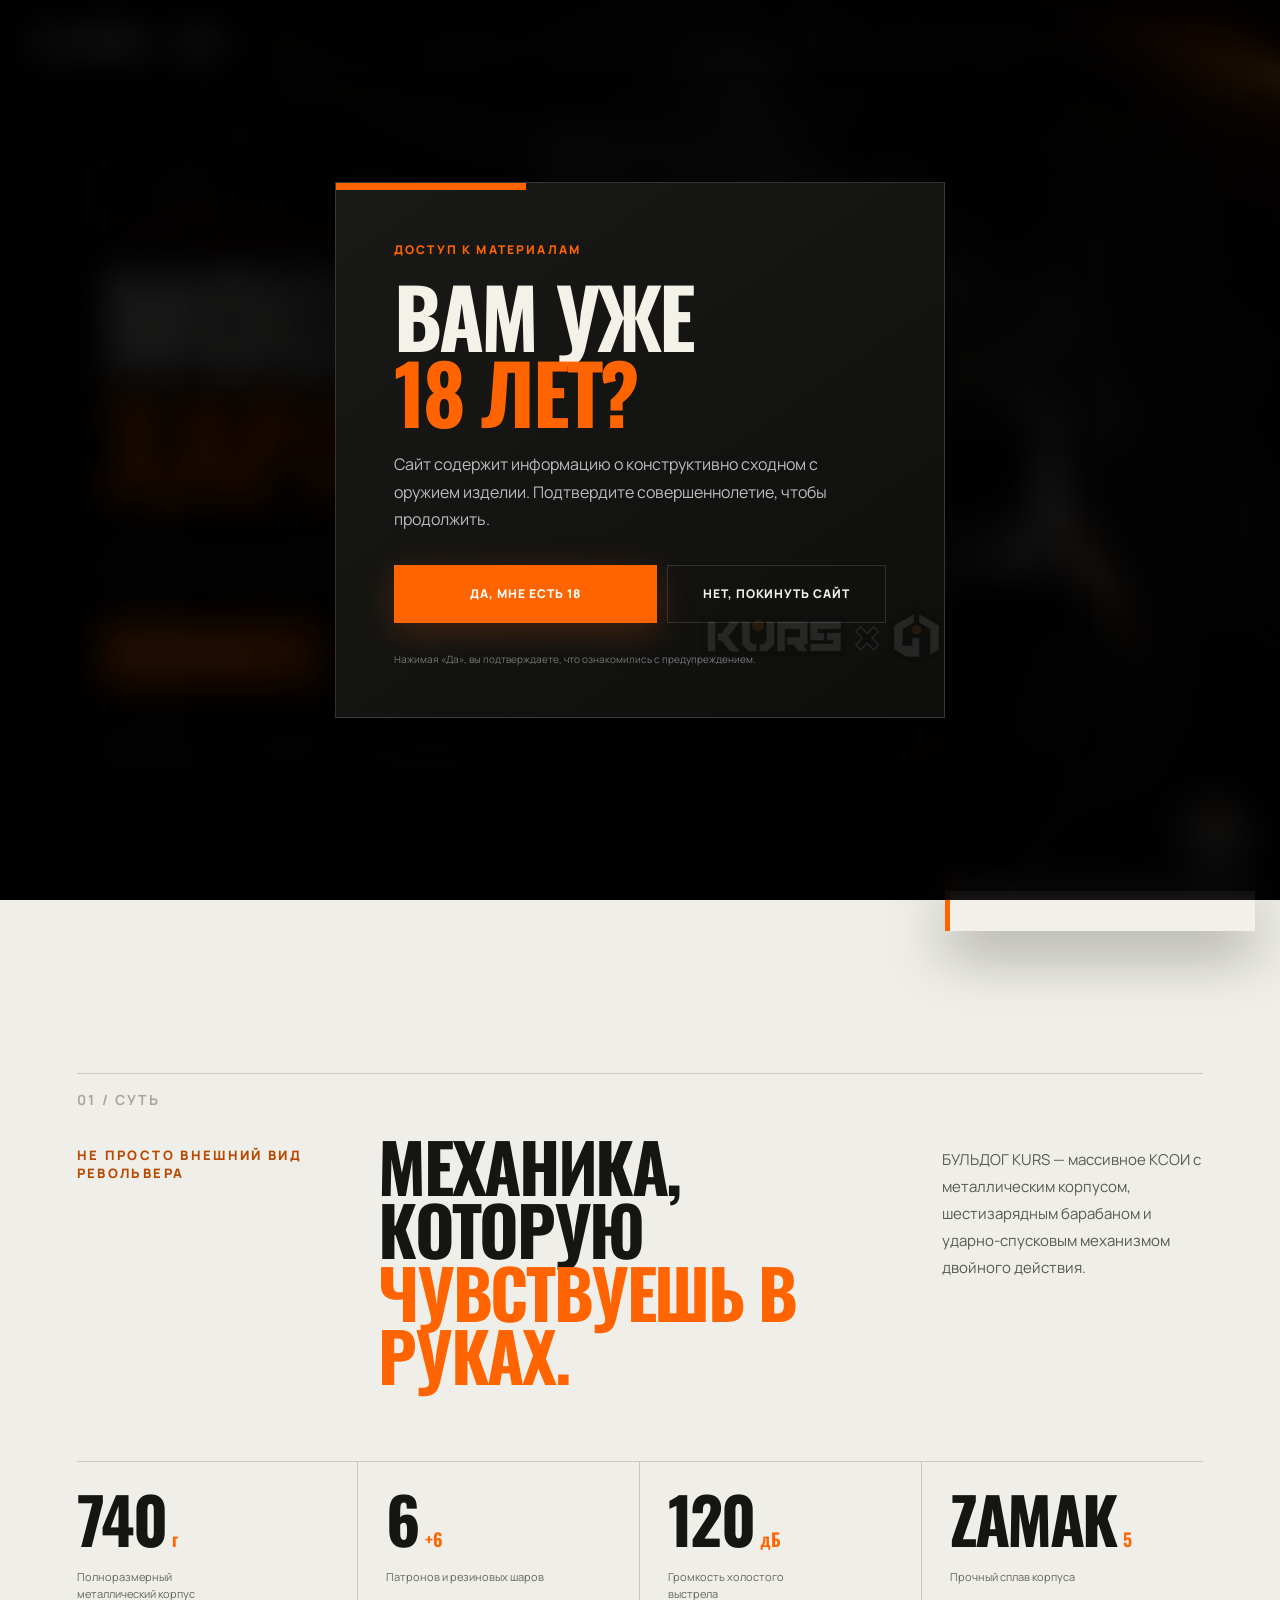
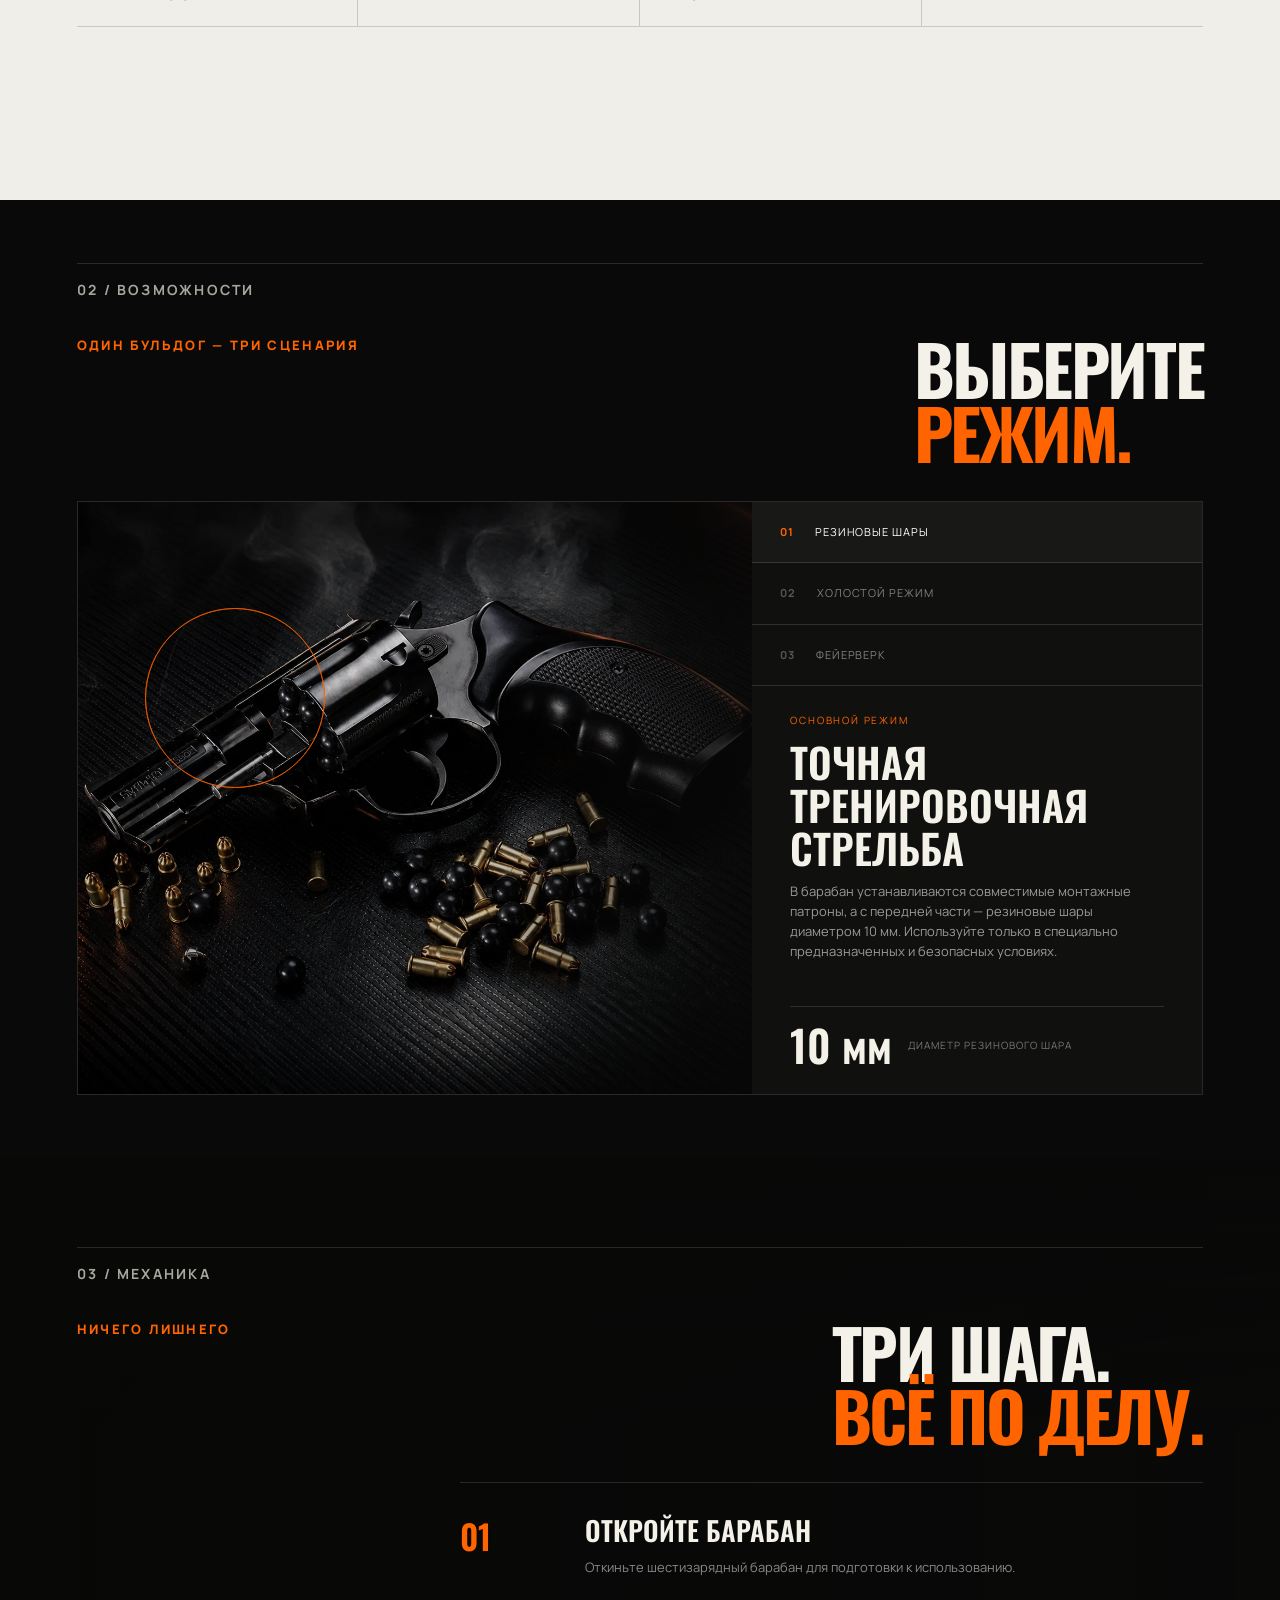
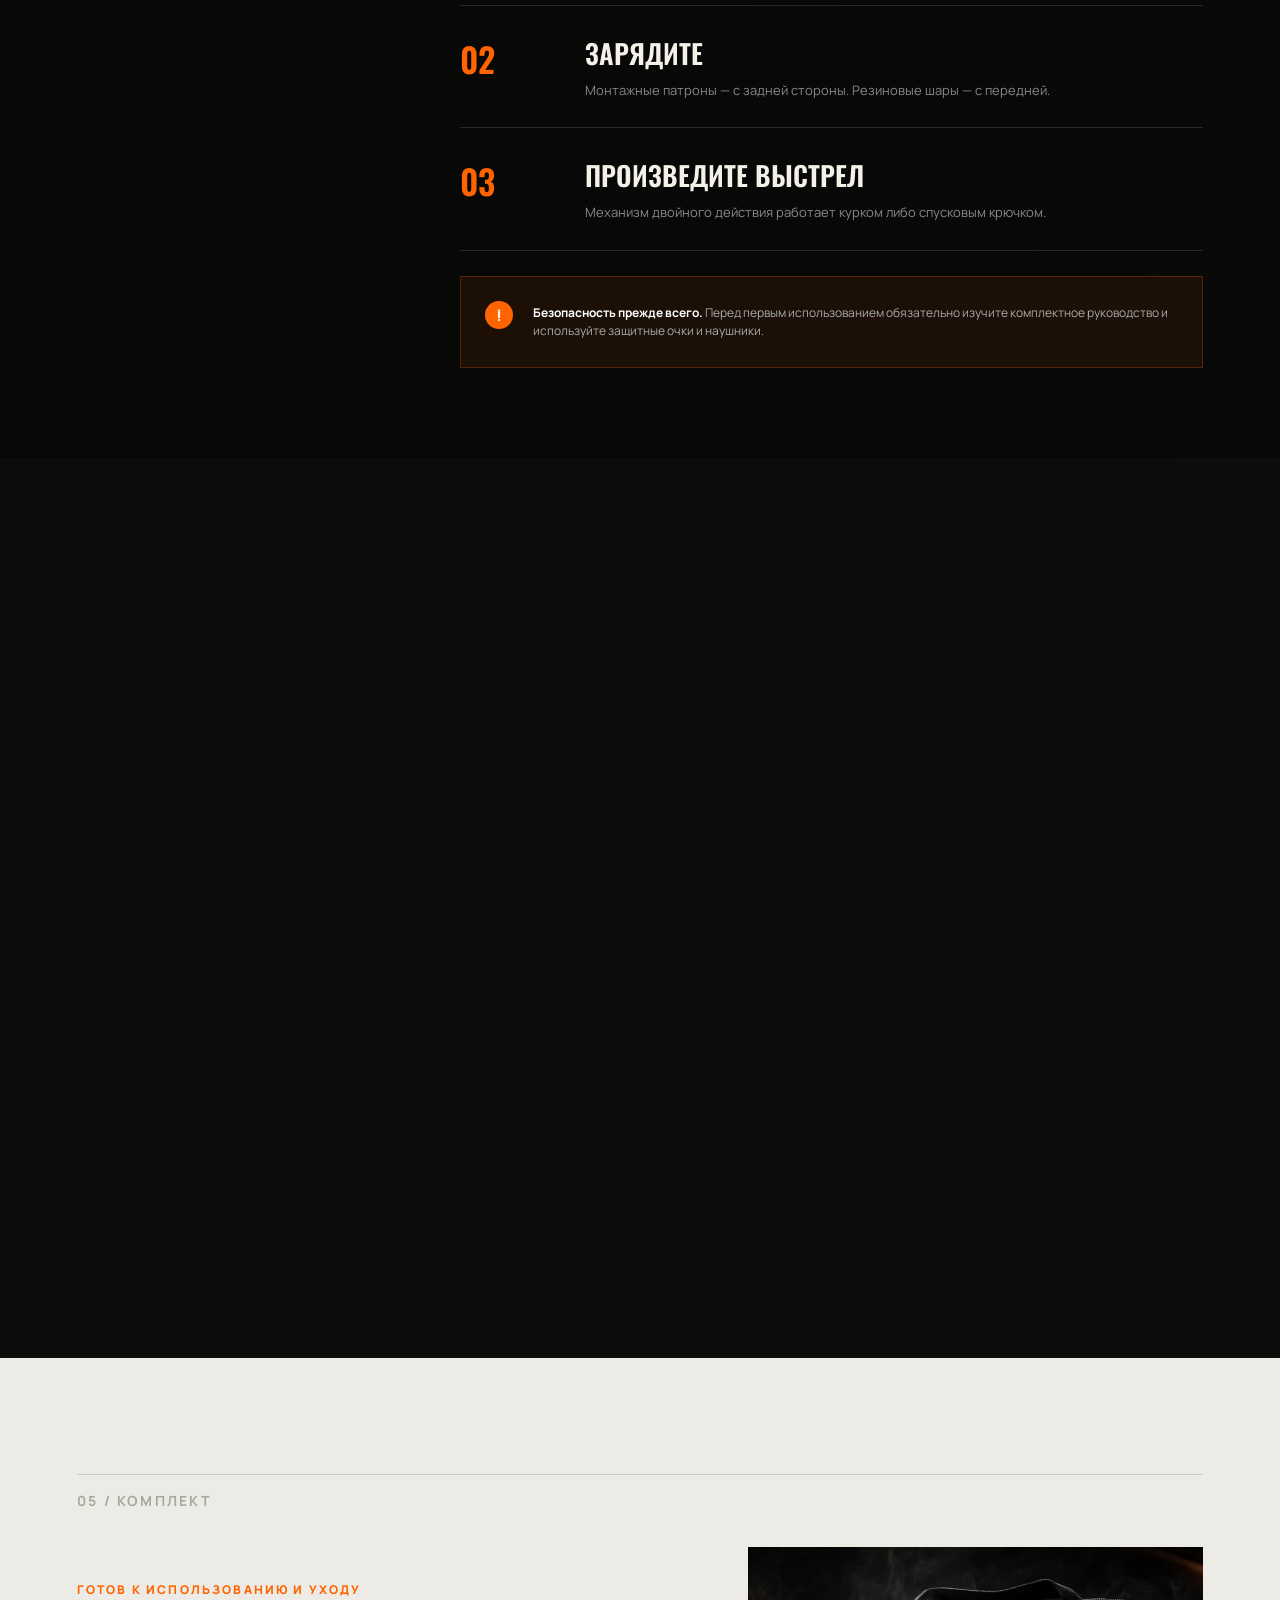
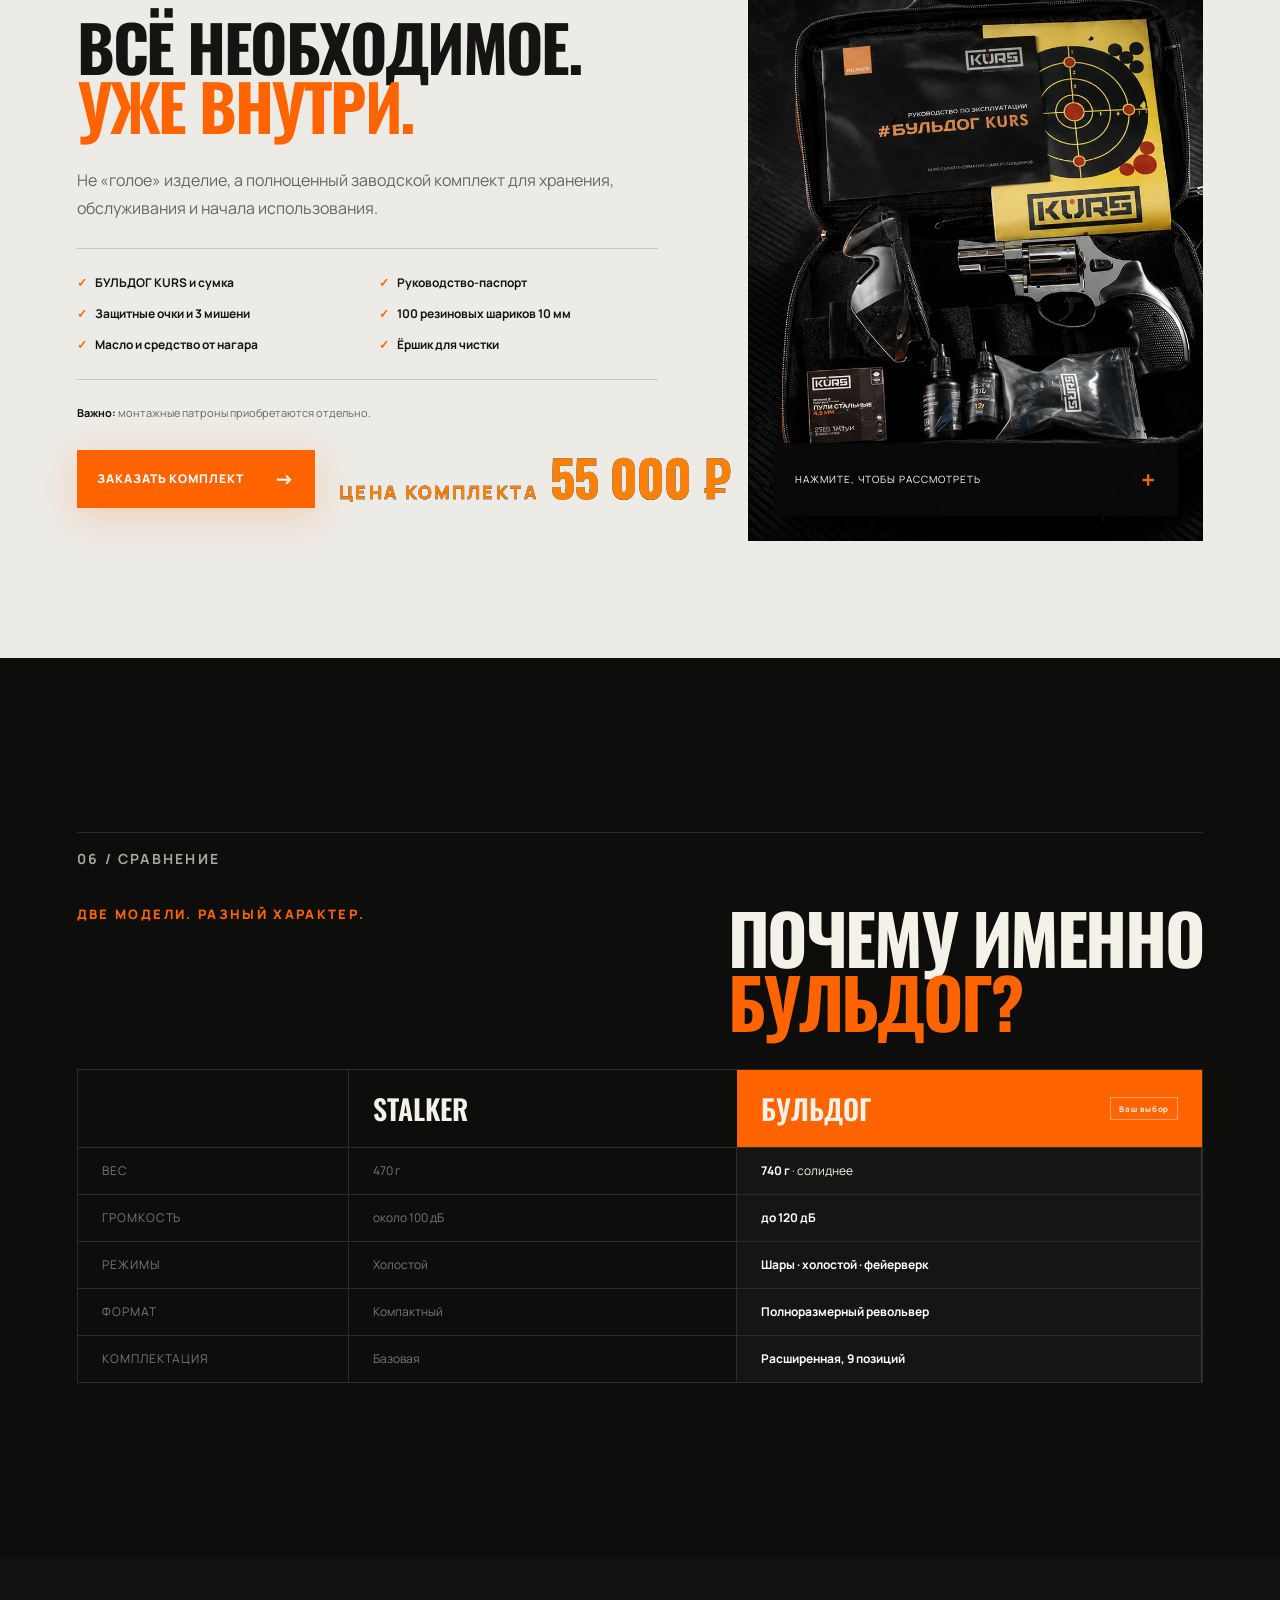
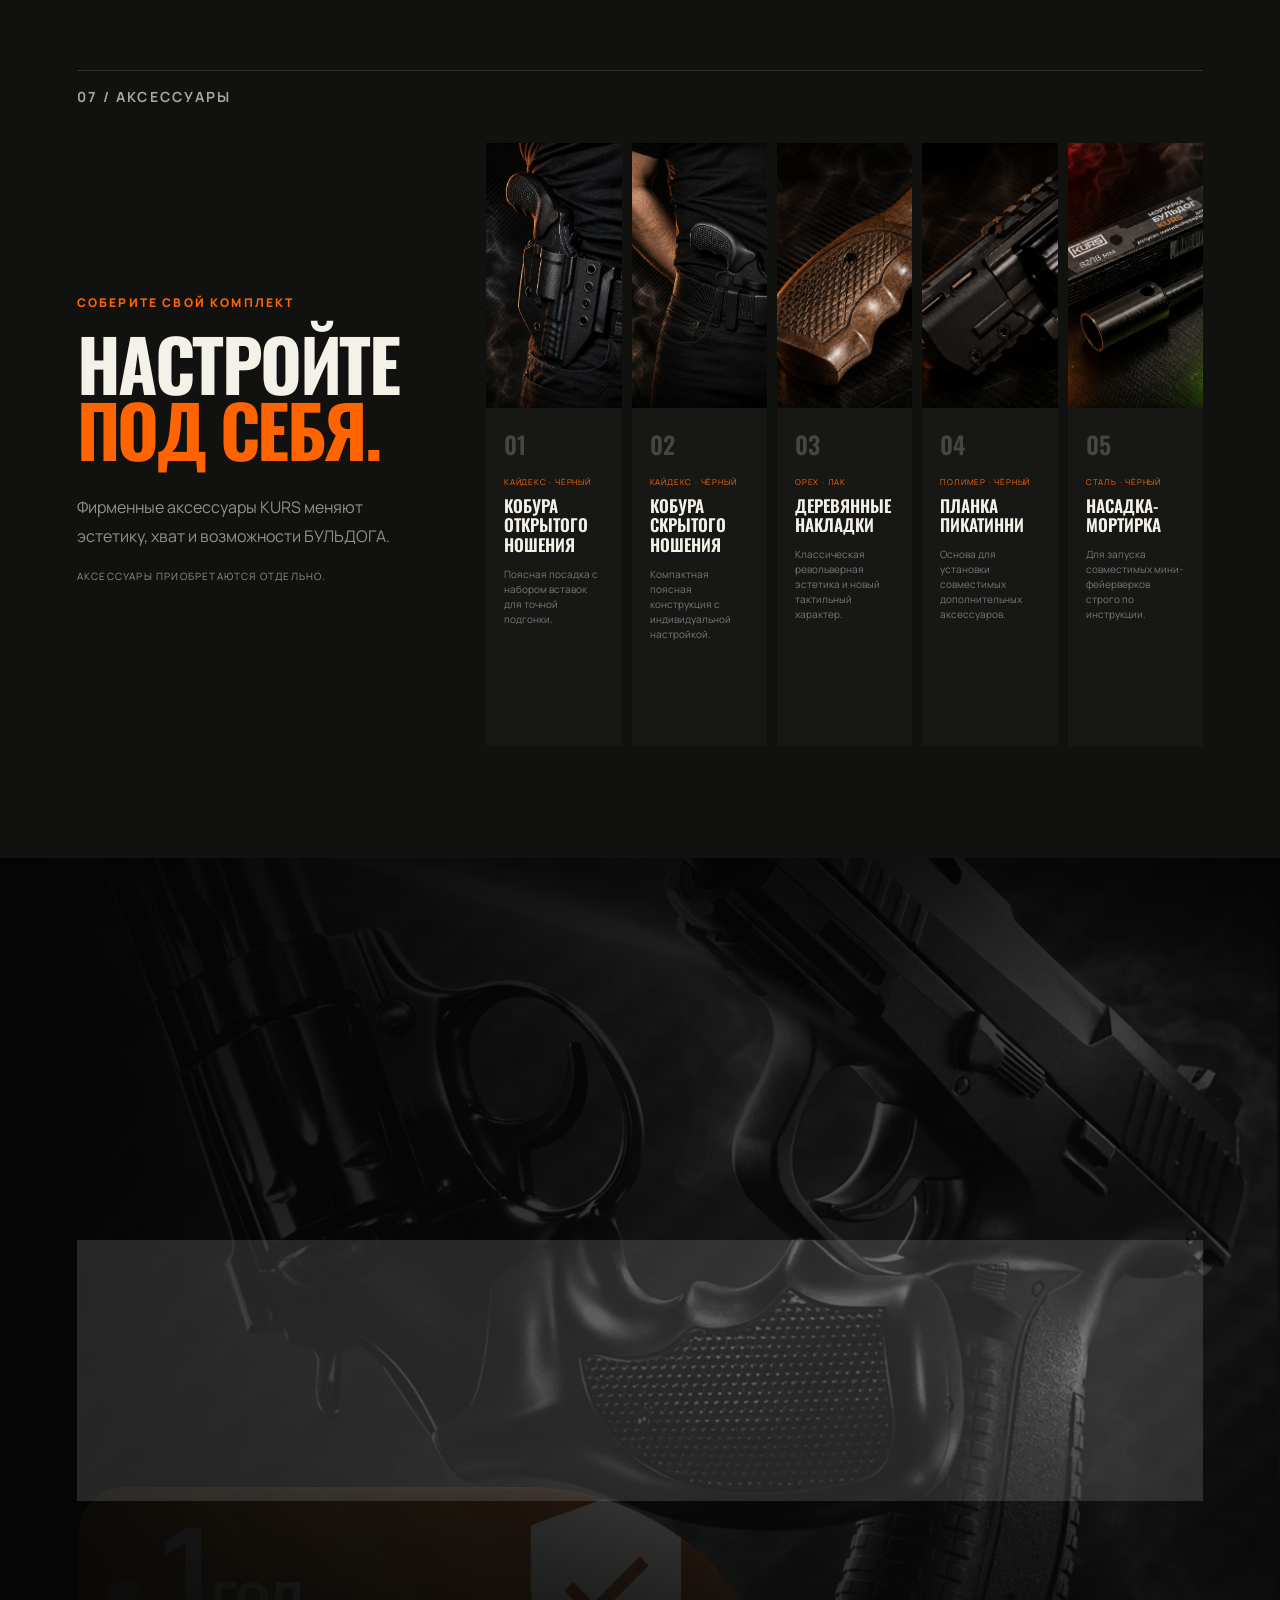
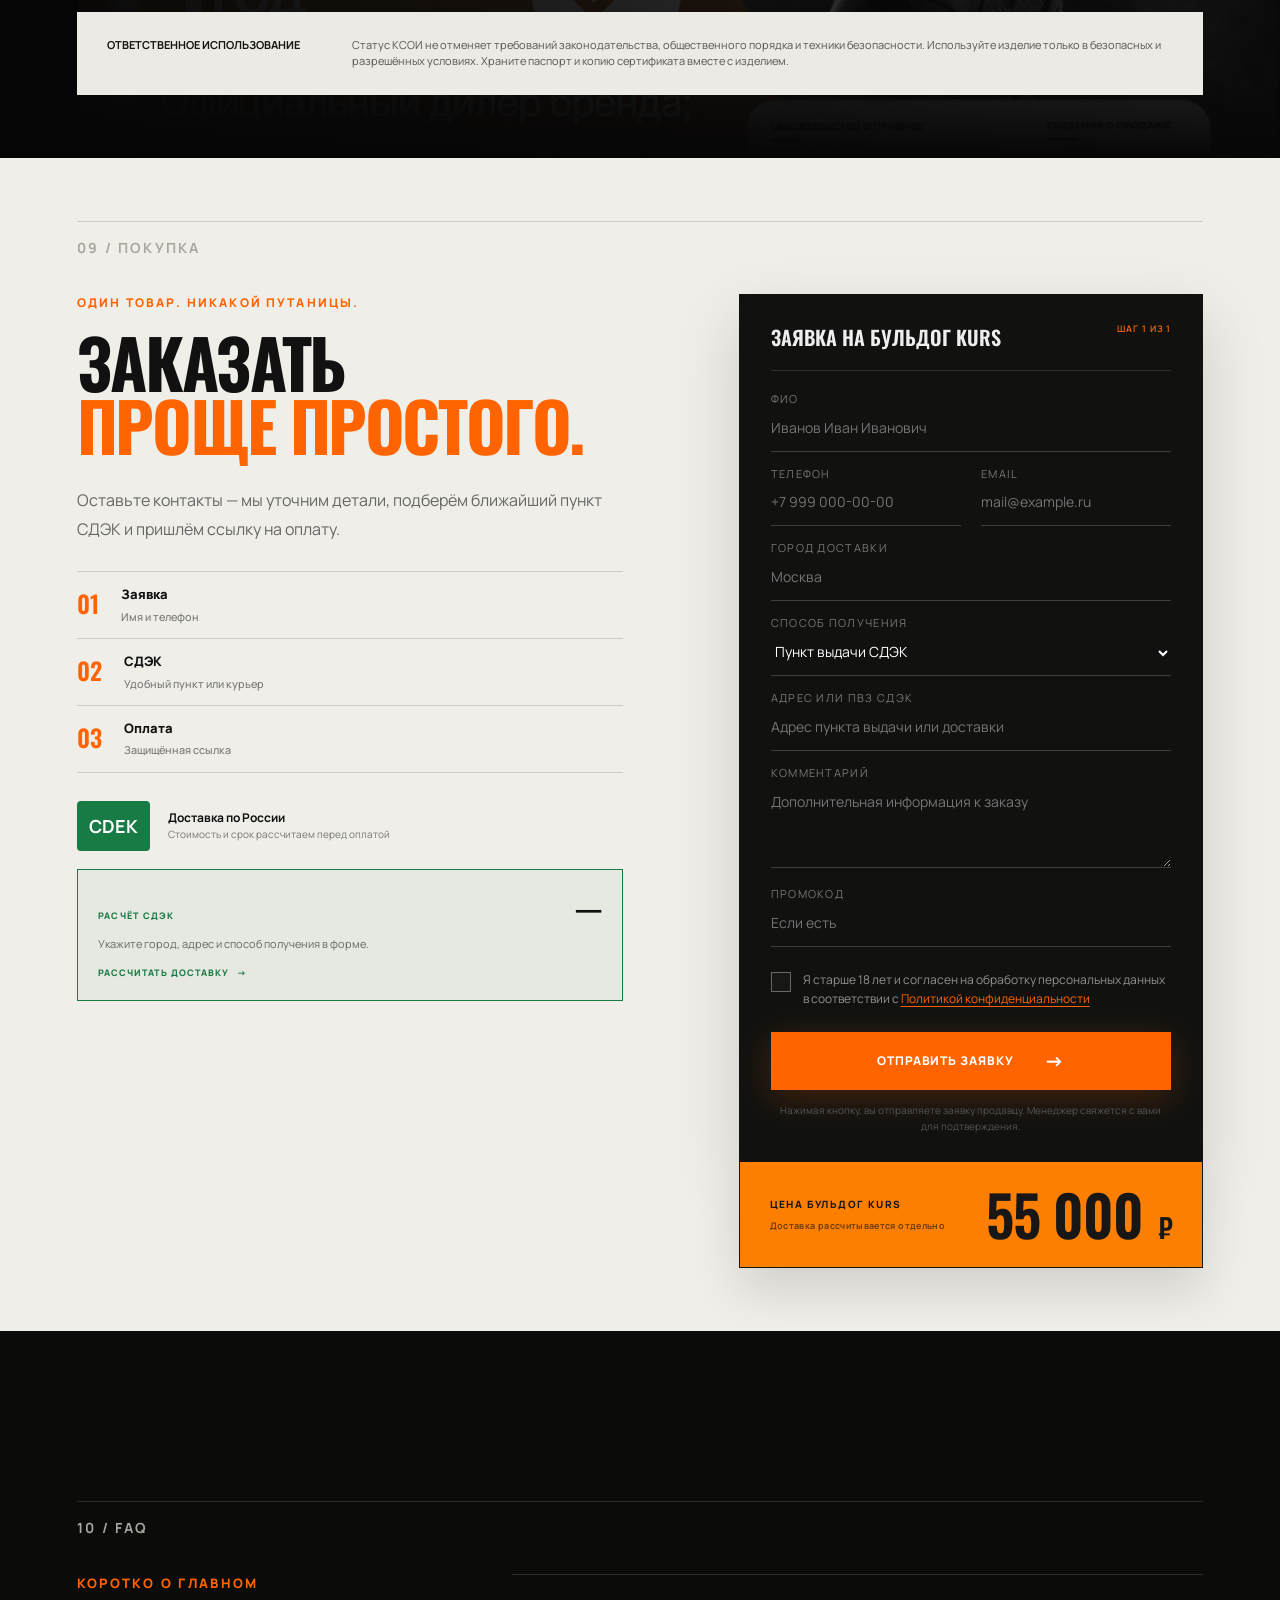
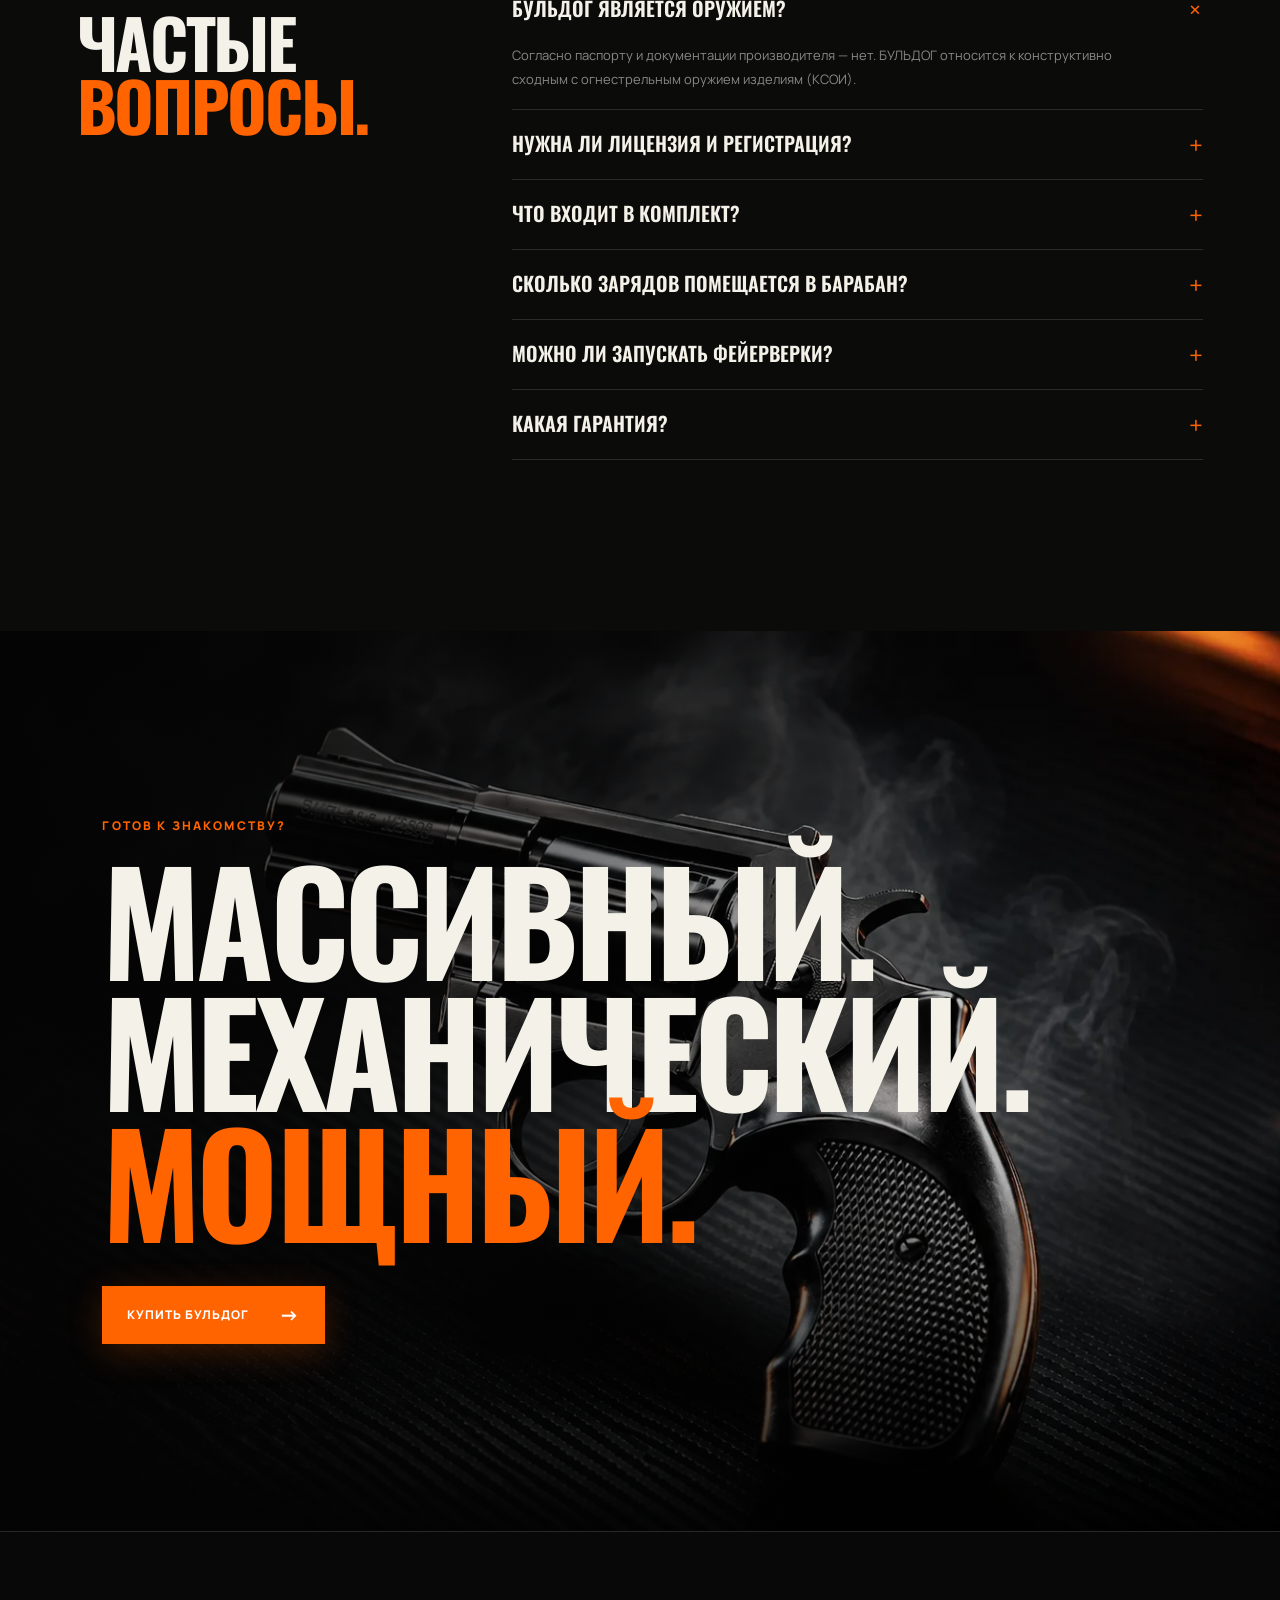
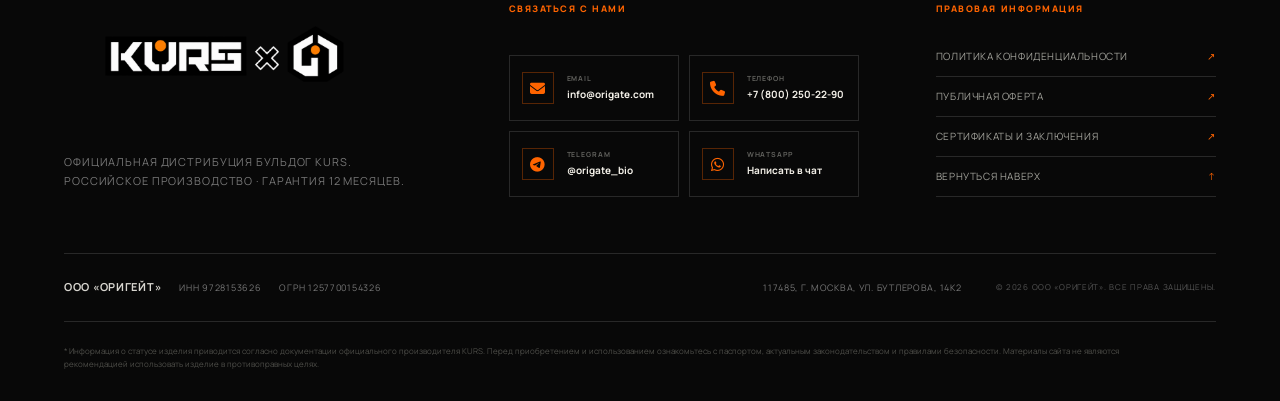
==== commit fd728594: "Enlarge outlined kit price" ====
--- a/public_html/index.html
+++ b/public_html/index.html
@@ -30,7 +30,7 @@
   <link rel="preconnect" href="https://fonts.gstatic.com" crossorigin>
   <link href="https://fonts.googleapis.com/css2?family=Manrope:wght@400;500;600;700;800&family=Oswald:wght@500;600;700&display=swap" rel="stylesheet">
   <link rel="stylesheet" href="https://cdnjs.cloudflare.com/ajax/libs/font-awesome/6.7.2/css/all.min.css">
-  <link rel="stylesheet" href="styles.css?v=20260902-2">
+  <link rel="stylesheet" href="styles.css?v=20260902-3">
 </head>
 <body class="age-locked">
   <div class="noise" aria-hidden="true"></div>
--- a/public_html/styles.css
+++ b/public_html/styles.css
@@ -370,9 +370,9 @@
 .order__purchase{min-width:0}
 .kit__purchase{display:flex;align-items:center;justify-content:space-between;gap:24px}
 .kit__purchase>.button{flex:0 0 auto;padding-inline:20px}
-.kit__price{display:flex;align-items:baseline;justify-content:flex-end;gap:9px;color:#fc8005;text-align:right;text-transform:uppercase;white-space:nowrap}
-.kit__price>span{font-size:9px;font-weight:900;letter-spacing:.13em}
-.kit__price strong{font:700 25px/1 var(--display);letter-spacing:-.02em}
+.kit__price{display:flex;align-items:baseline;justify-content:flex-end;gap:12px;color:#fc8005;text-align:right;text-transform:uppercase;white-space:nowrap;-webkit-text-stroke:.45px #181715;paint-order:stroke fill}
+.kit__price>span{font-size:18px;font-weight:900;letter-spacing:.13em}
+.kit__price strong{font:700 50px/1 var(--display);letter-spacing:-.02em}
 .product-price{display:flex;align-items:center;justify-content:space-between;gap:24px;padding:24px 30px;background:#fd7f02;color:#181715;border:1px solid #181715;box-shadow:0 22px 48px rgba(0,0,0,.13)}
 .order__purchase>.product-price{border-top:0}
 .product-price div{display:flex;flex-direction:column;gap:7px}
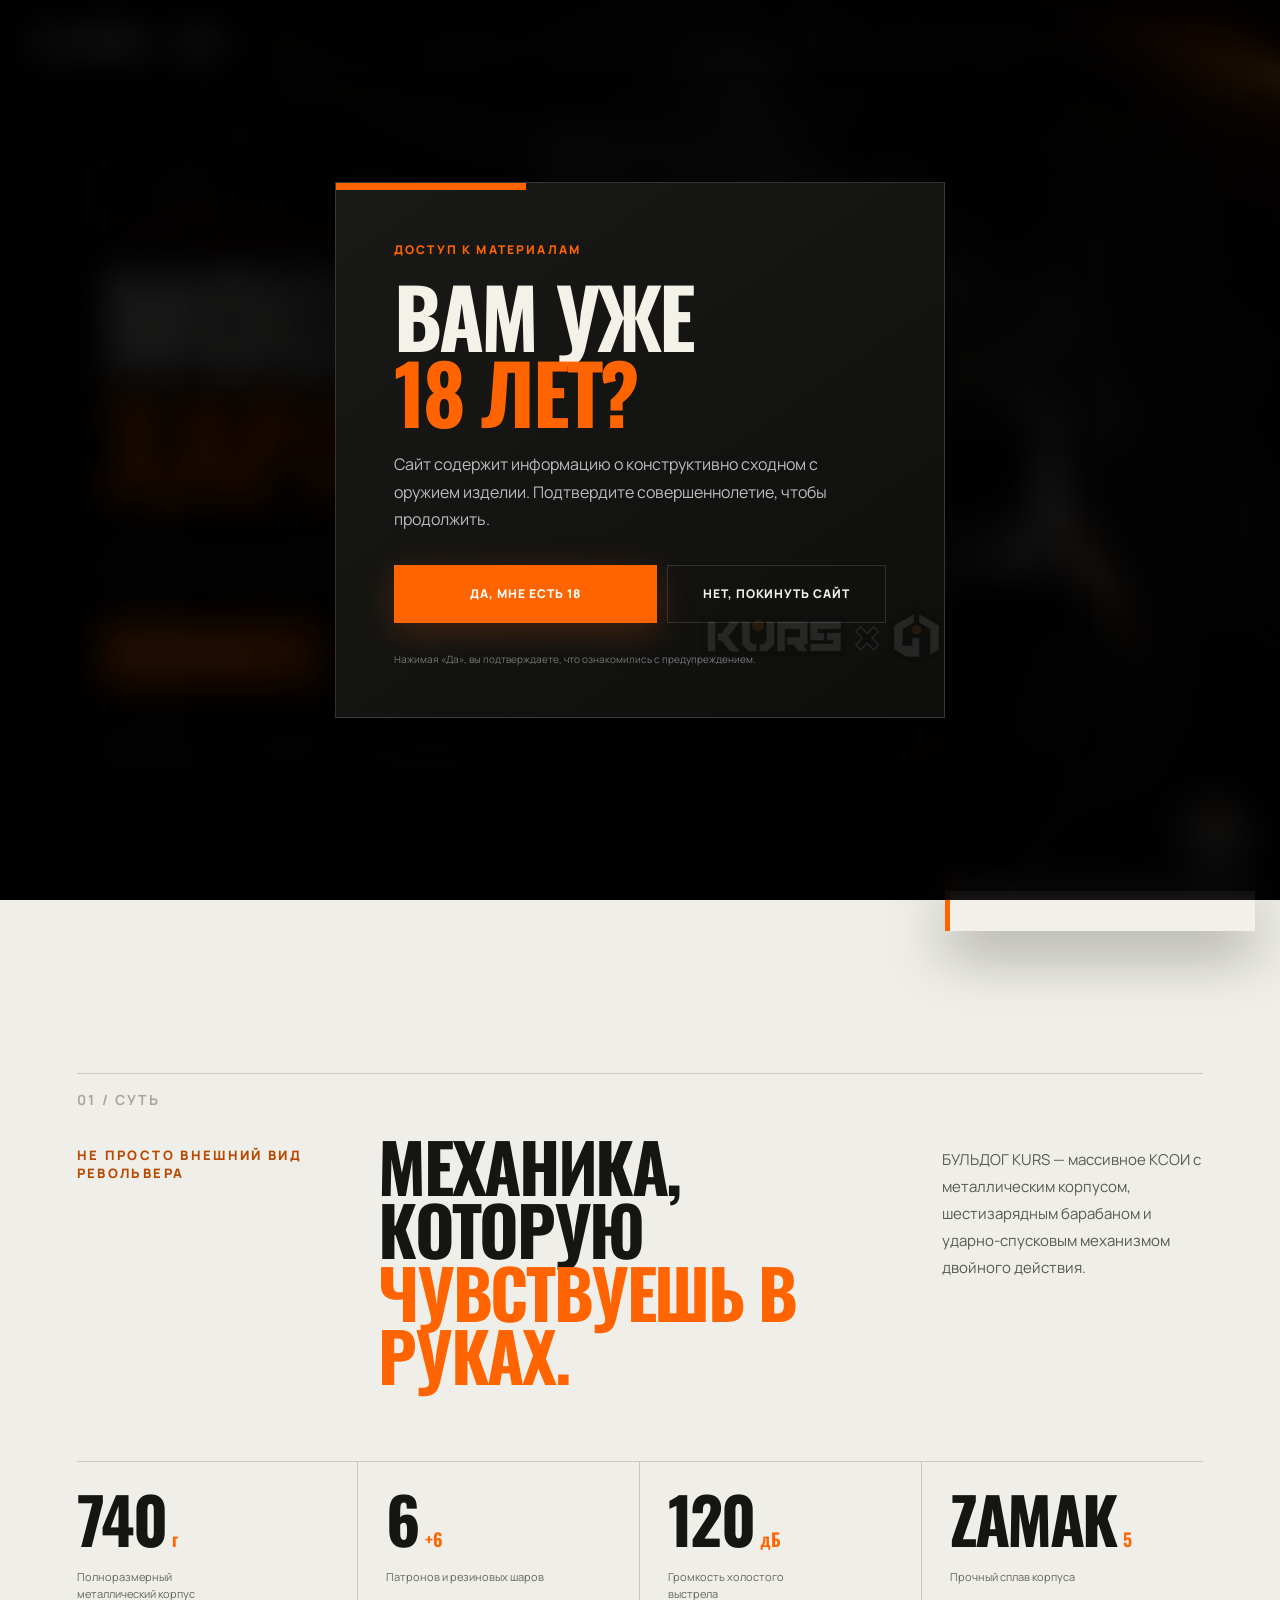
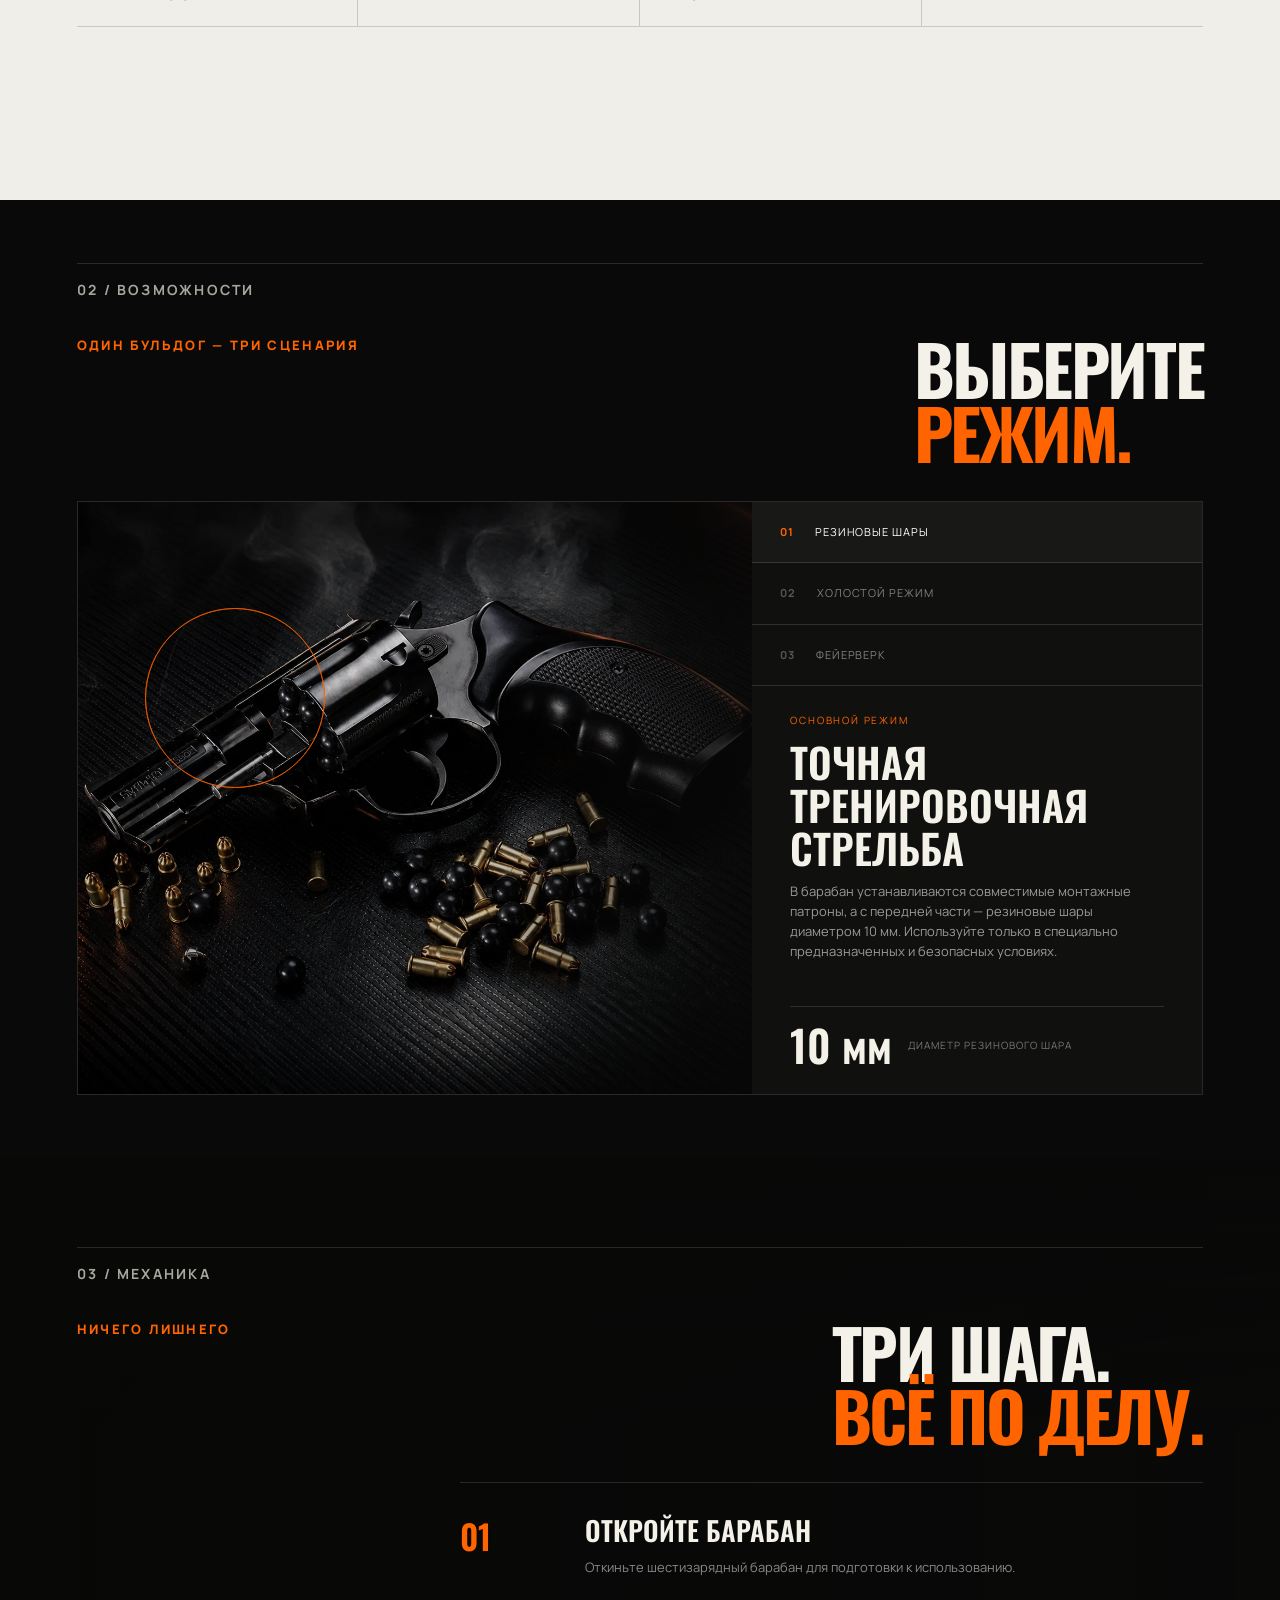
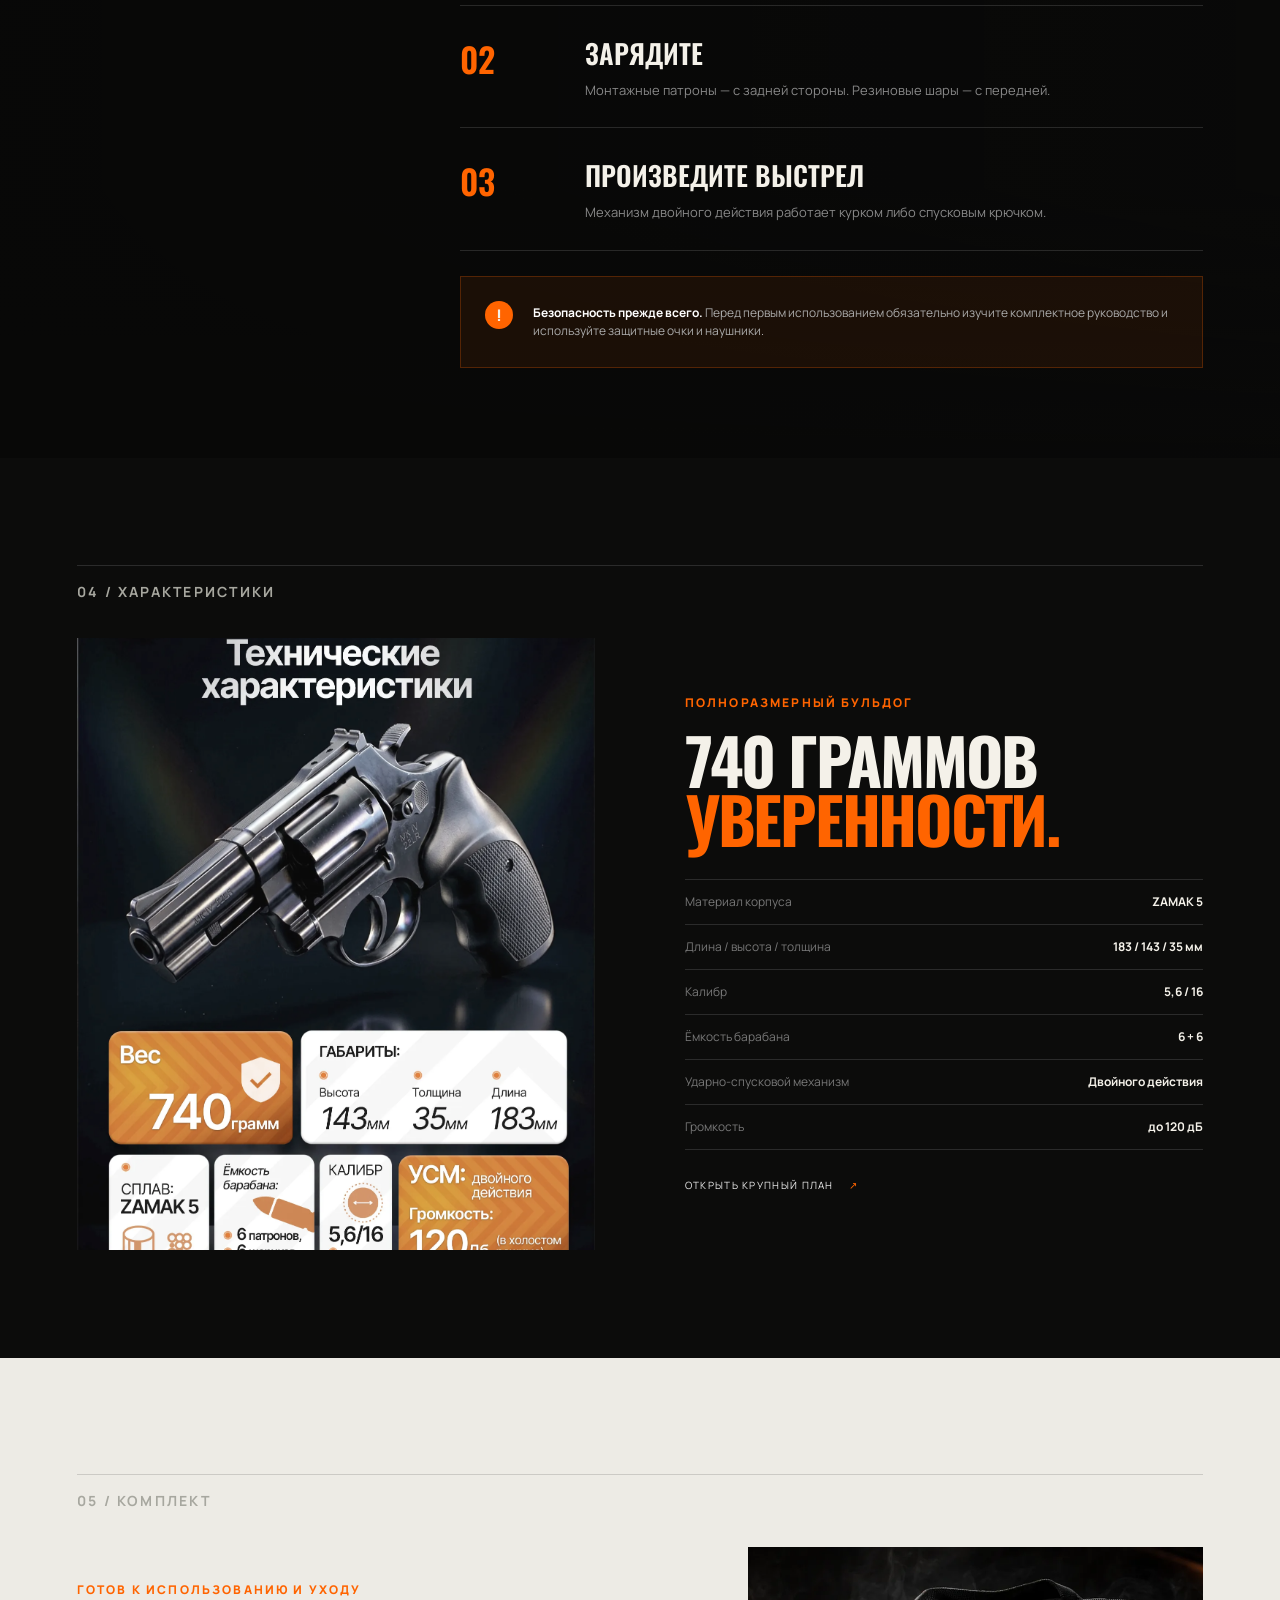
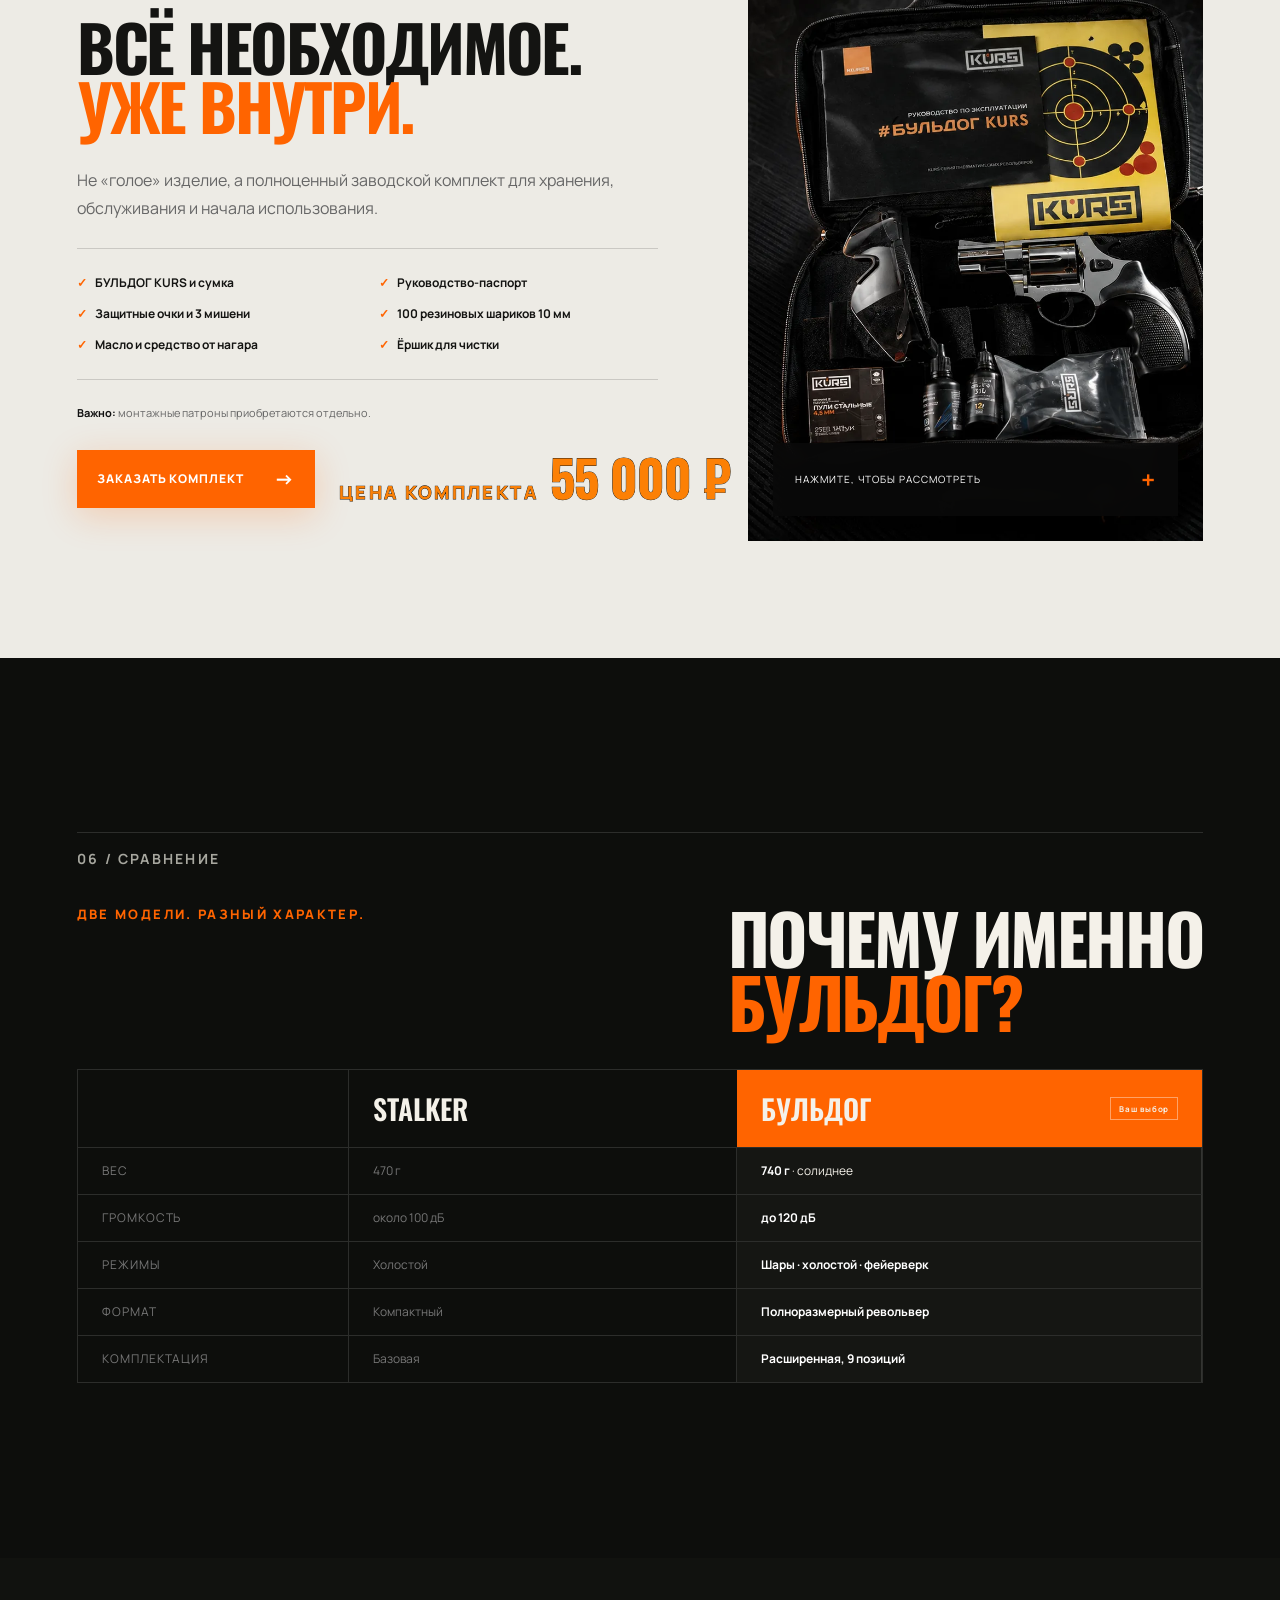
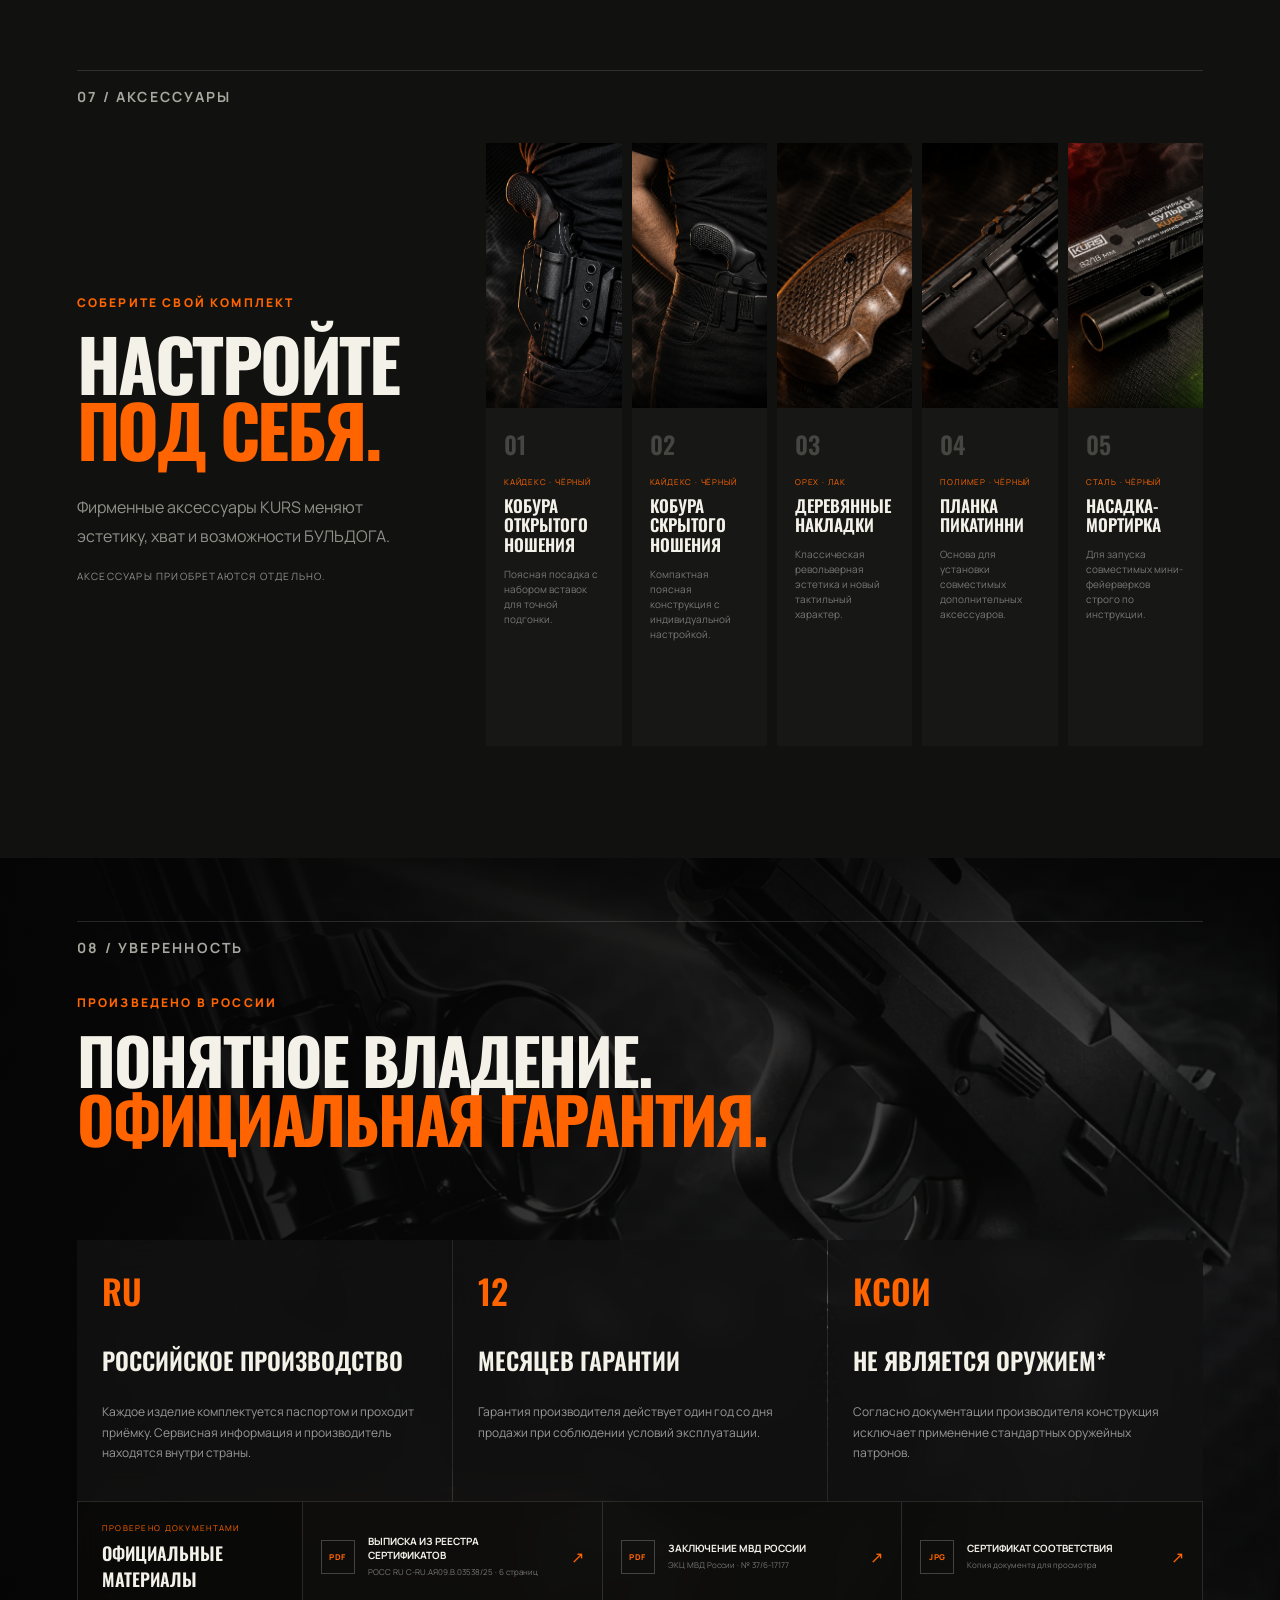
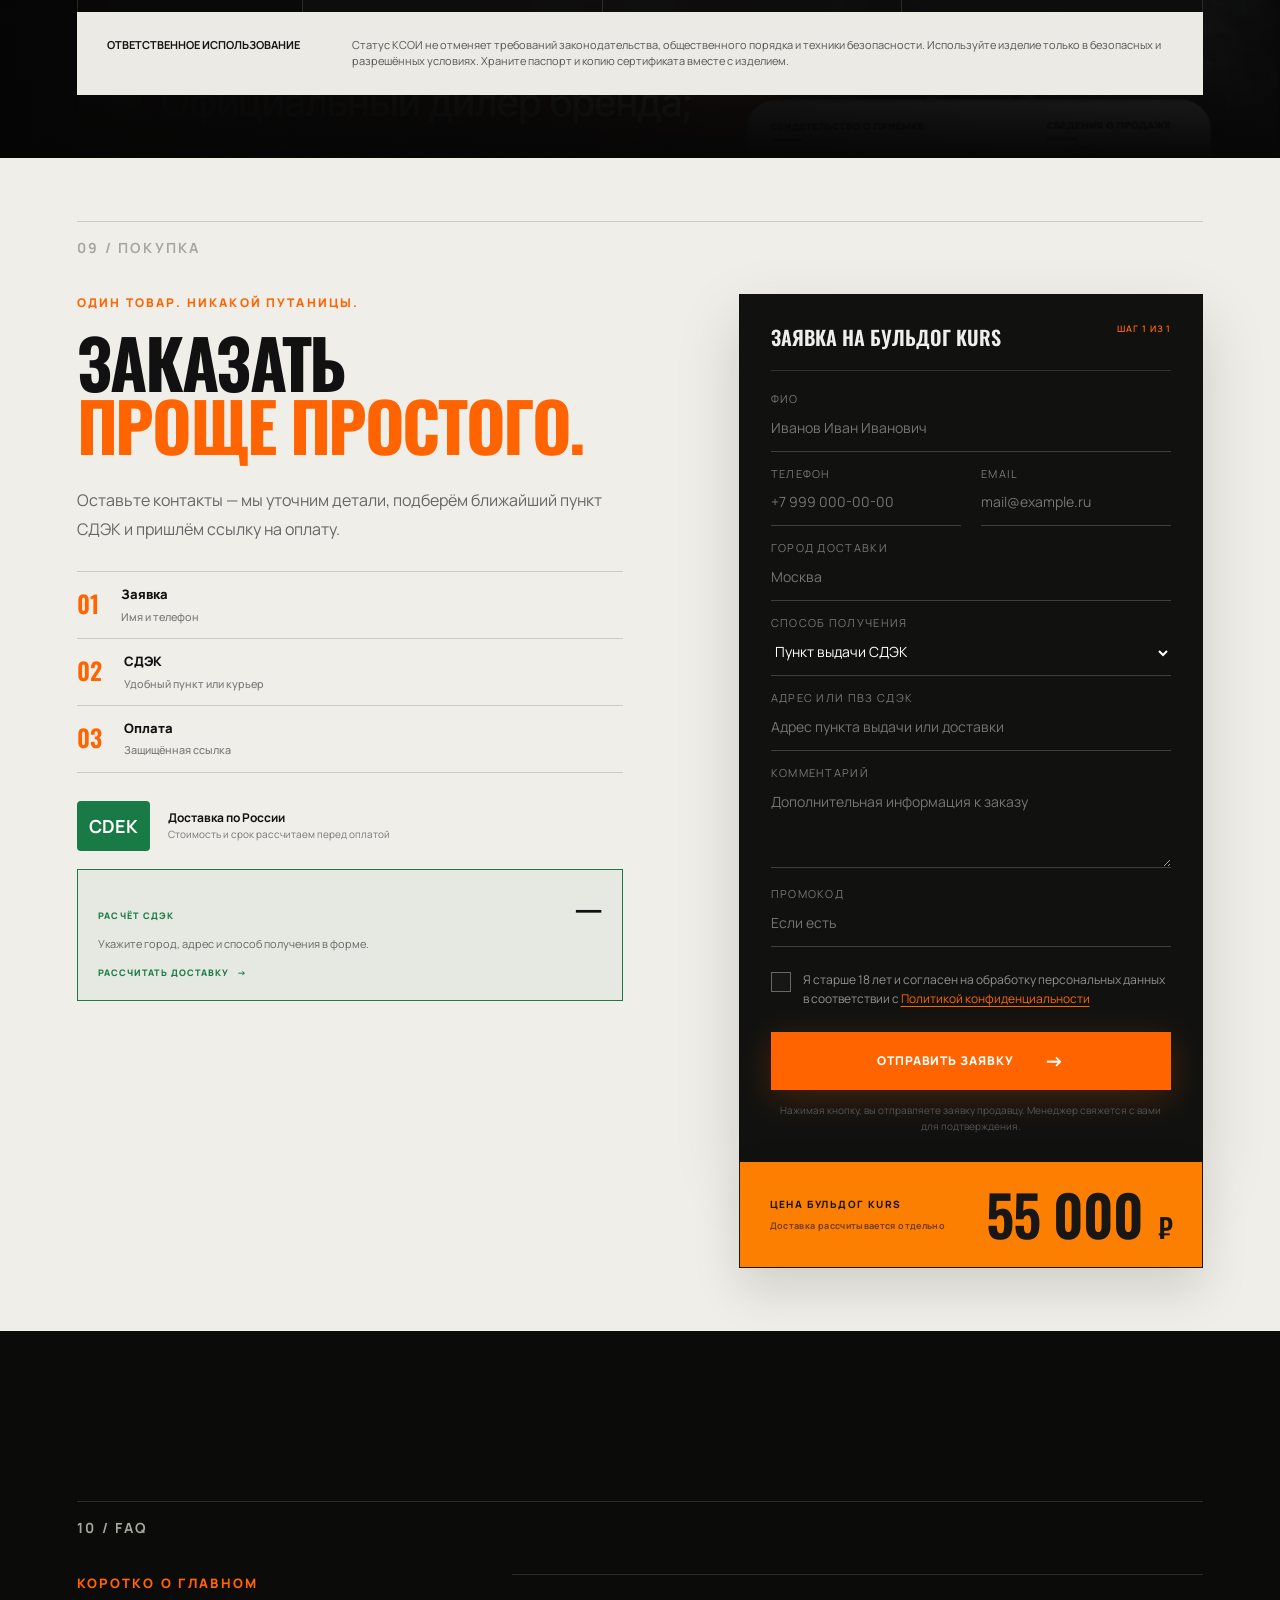
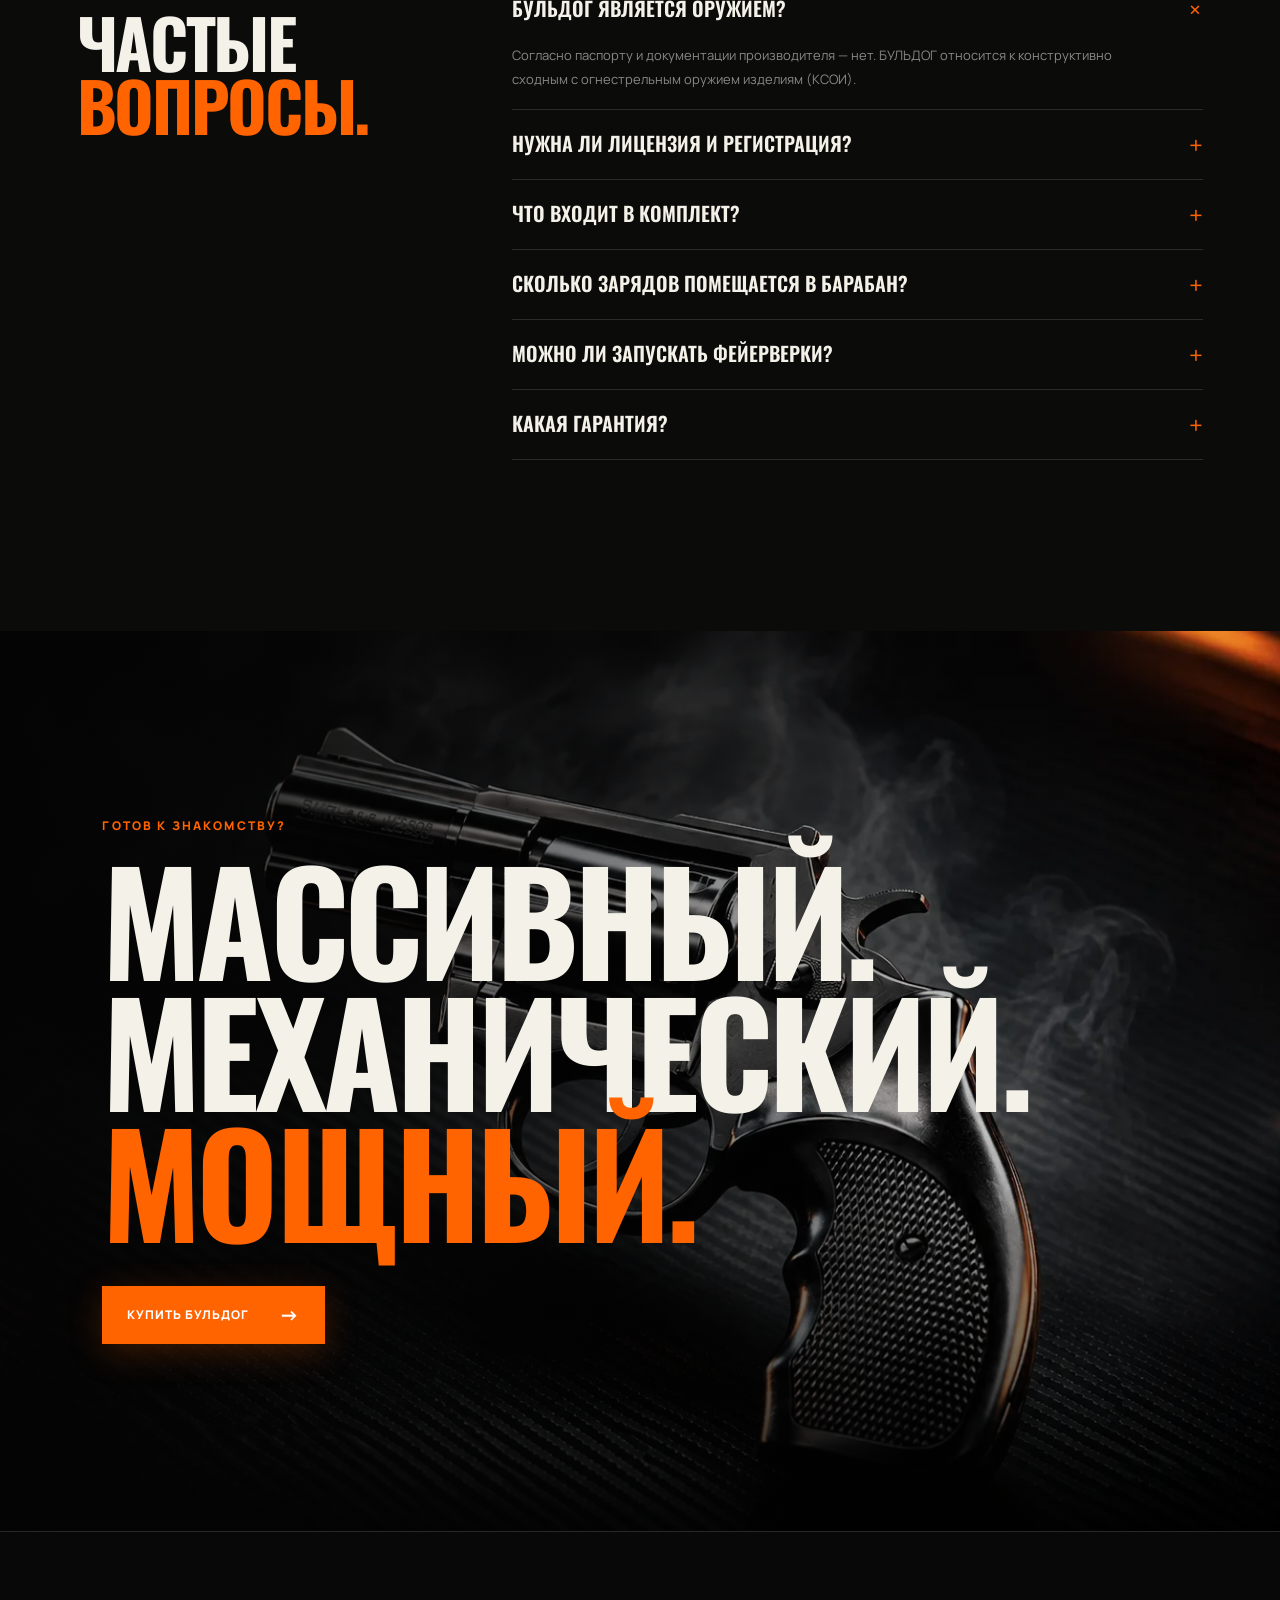
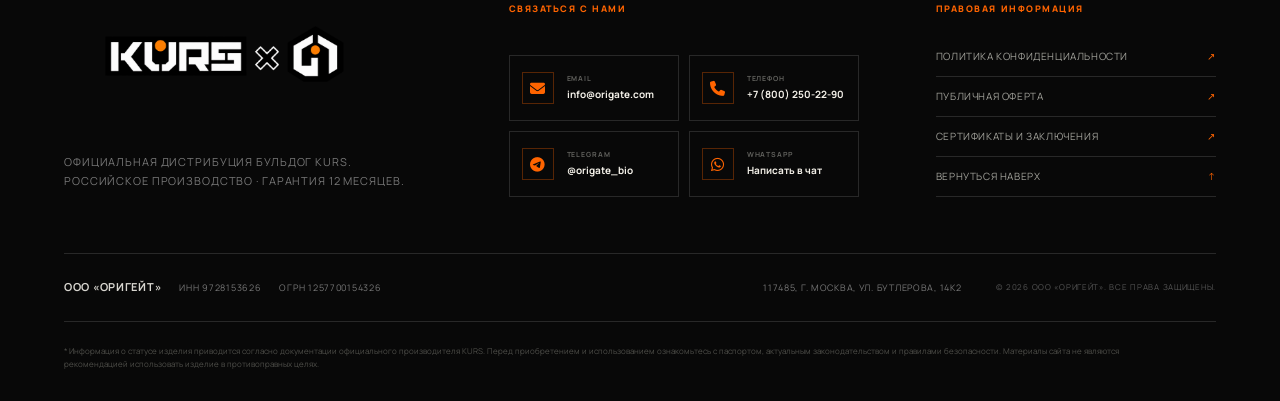
==== commit 27a51c45: "Thicken kit price outline" ====
--- a/public_html/index.html
+++ b/public_html/index.html
@@ -30,7 +30,7 @@
   <link rel="preconnect" href="https://fonts.gstatic.com" crossorigin>
   <link href="https://fonts.googleapis.com/css2?family=Manrope:wght@400;500;600;700;800&family=Oswald:wght@500;600;700&display=swap" rel="stylesheet">
   <link rel="stylesheet" href="https://cdnjs.cloudflare.com/ajax/libs/font-awesome/6.7.2/css/all.min.css">
-  <link rel="stylesheet" href="styles.css?v=20260902-3">
+  <link rel="stylesheet" href="styles.css?v=20260902-4">
 </head>
 <body class="age-locked">
   <div class="noise" aria-hidden="true"></div>
--- a/public_html/styles.css
+++ b/public_html/styles.css
@@ -370,7 +370,7 @@
 .order__purchase{min-width:0}
 .kit__purchase{display:flex;align-items:center;justify-content:space-between;gap:24px}
 .kit__purchase>.button{flex:0 0 auto;padding-inline:20px}
-.kit__price{display:flex;align-items:baseline;justify-content:flex-end;gap:12px;color:#fc8005;text-align:right;text-transform:uppercase;white-space:nowrap;-webkit-text-stroke:.45px #181715;paint-order:stroke fill}
+.kit__price{display:flex;align-items:baseline;justify-content:flex-end;gap:12px;color:#fc8005;text-align:right;text-transform:uppercase;white-space:nowrap;-webkit-text-stroke:.8px #181715;paint-order:stroke fill}
 .kit__price>span{font-size:18px;font-weight:900;letter-spacing:.13em}
 .kit__price strong{font:700 50px/1 var(--display);letter-spacing:-.02em}
 .product-price{display:flex;align-items:center;justify-content:space-between;gap:24px;padding:24px 30px;background:#fd7f02;color:#181715;border:1px solid #181715;box-shadow:0 22px 48px rgba(0,0,0,.13)}
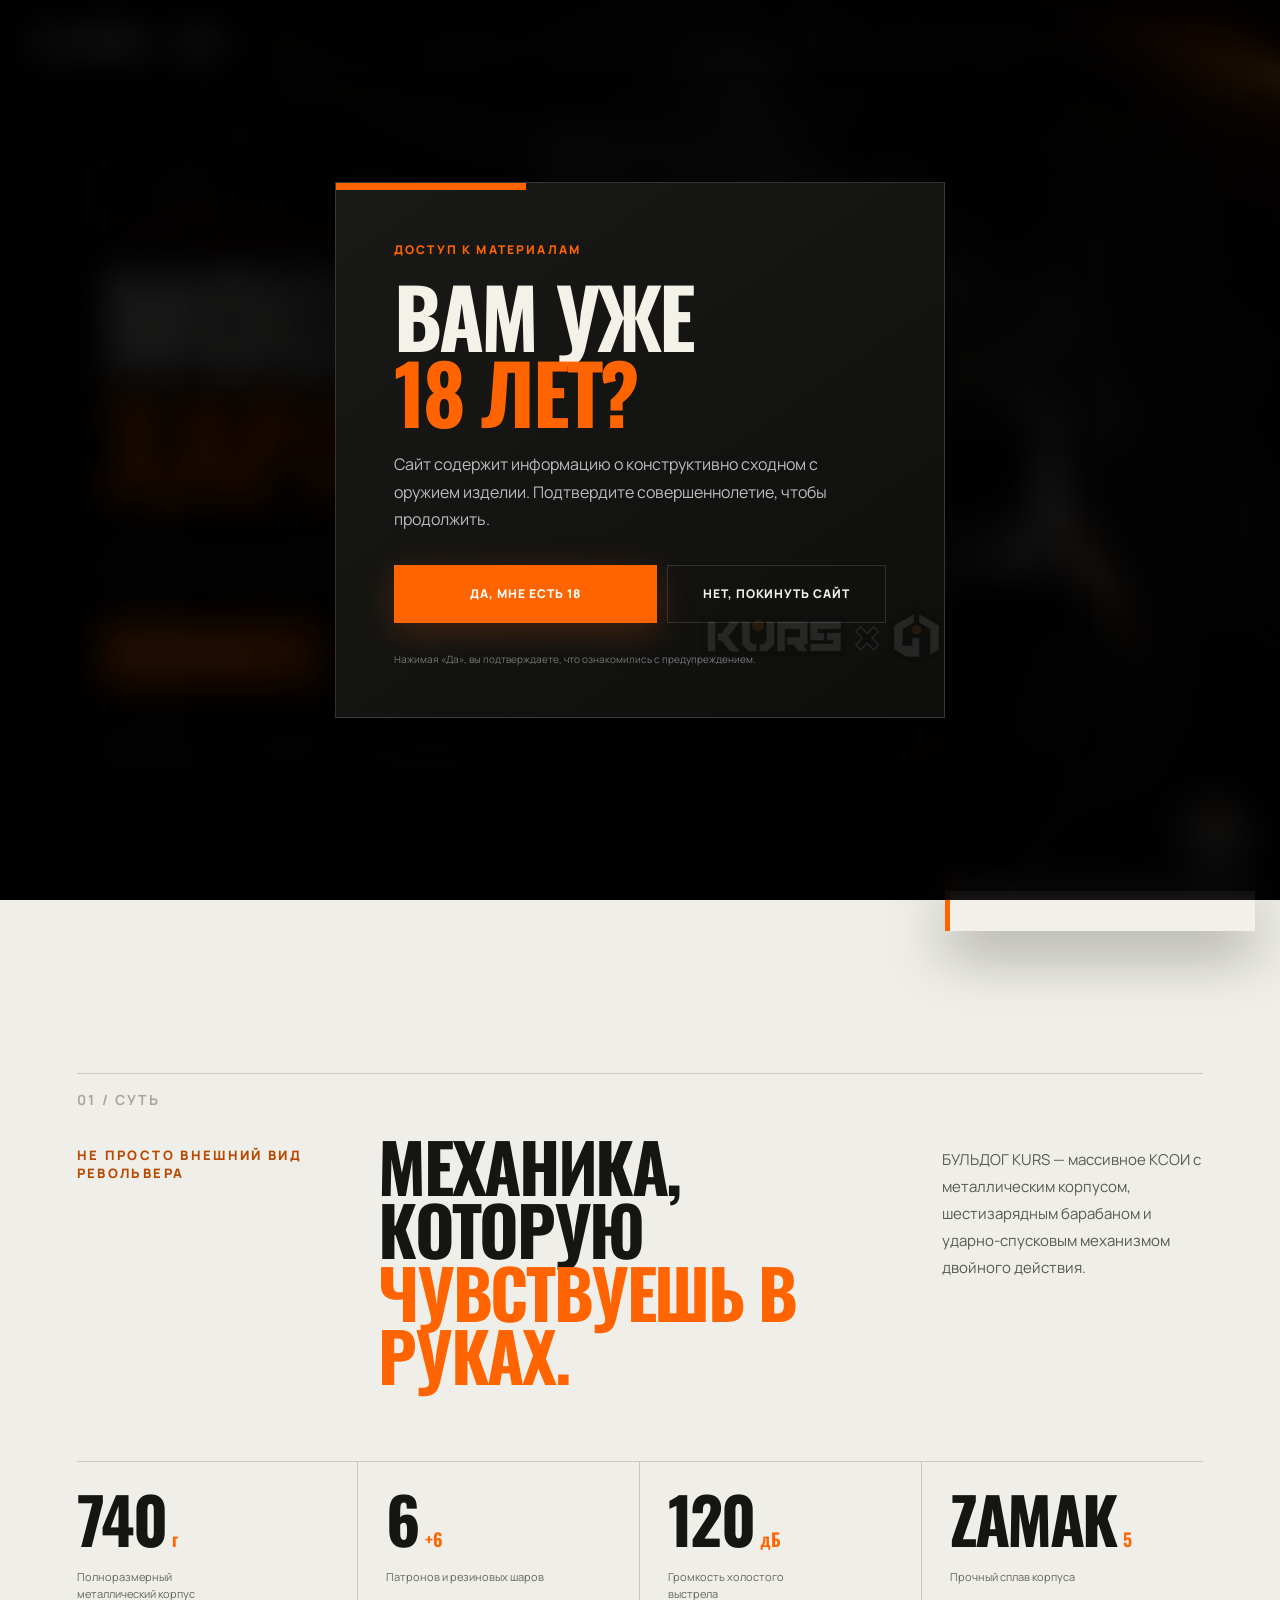
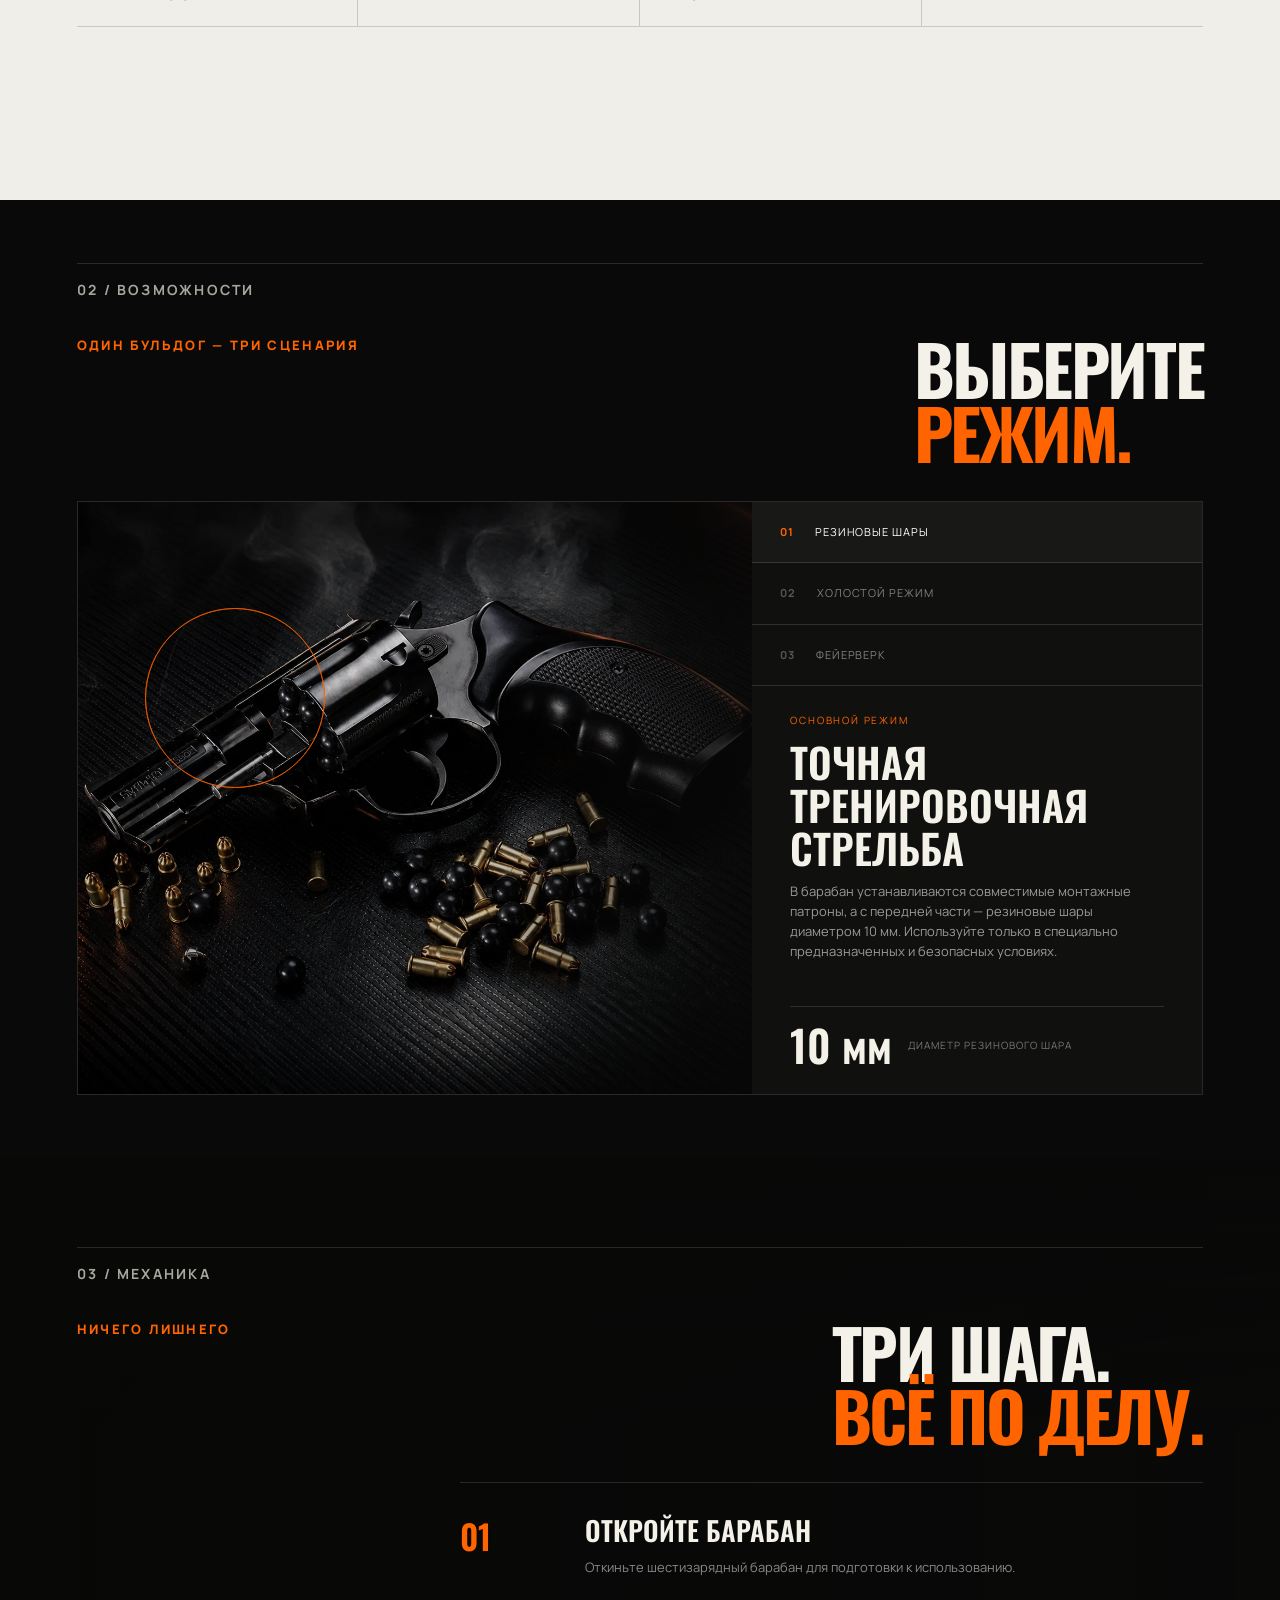
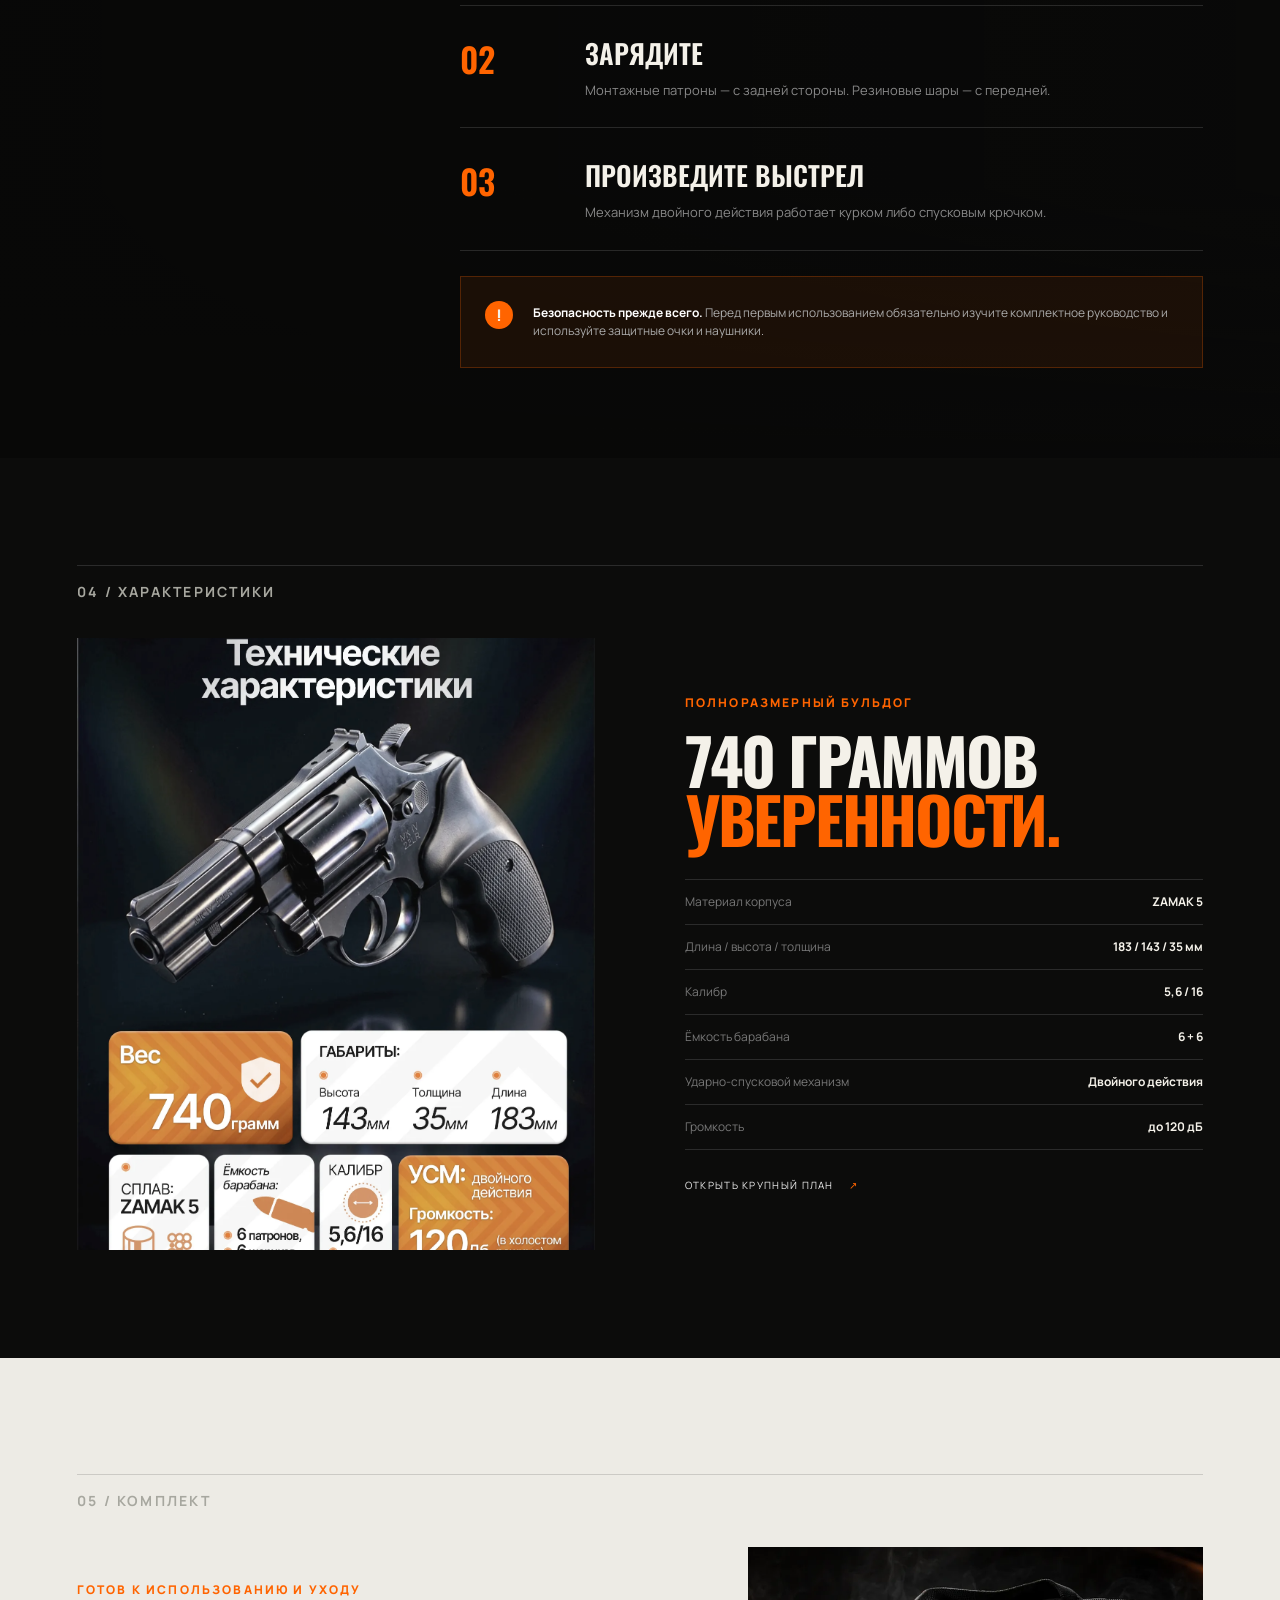
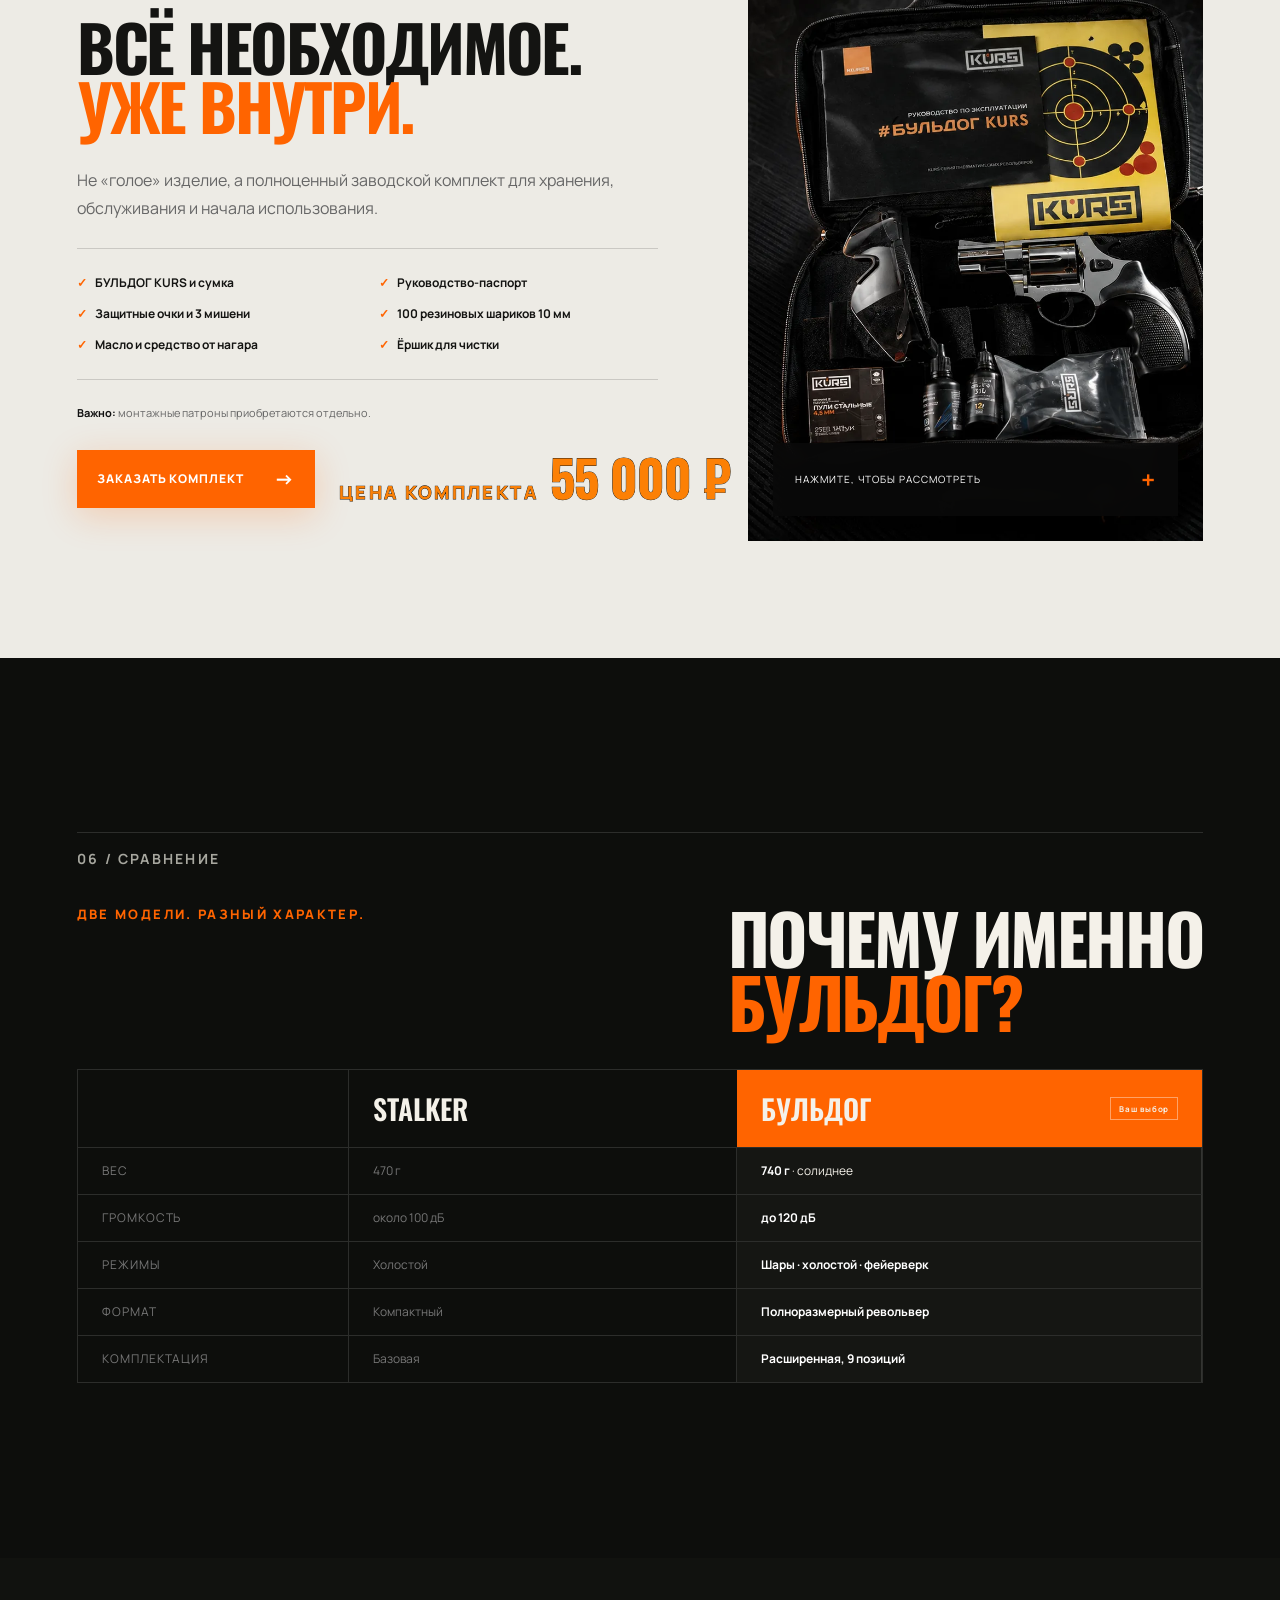
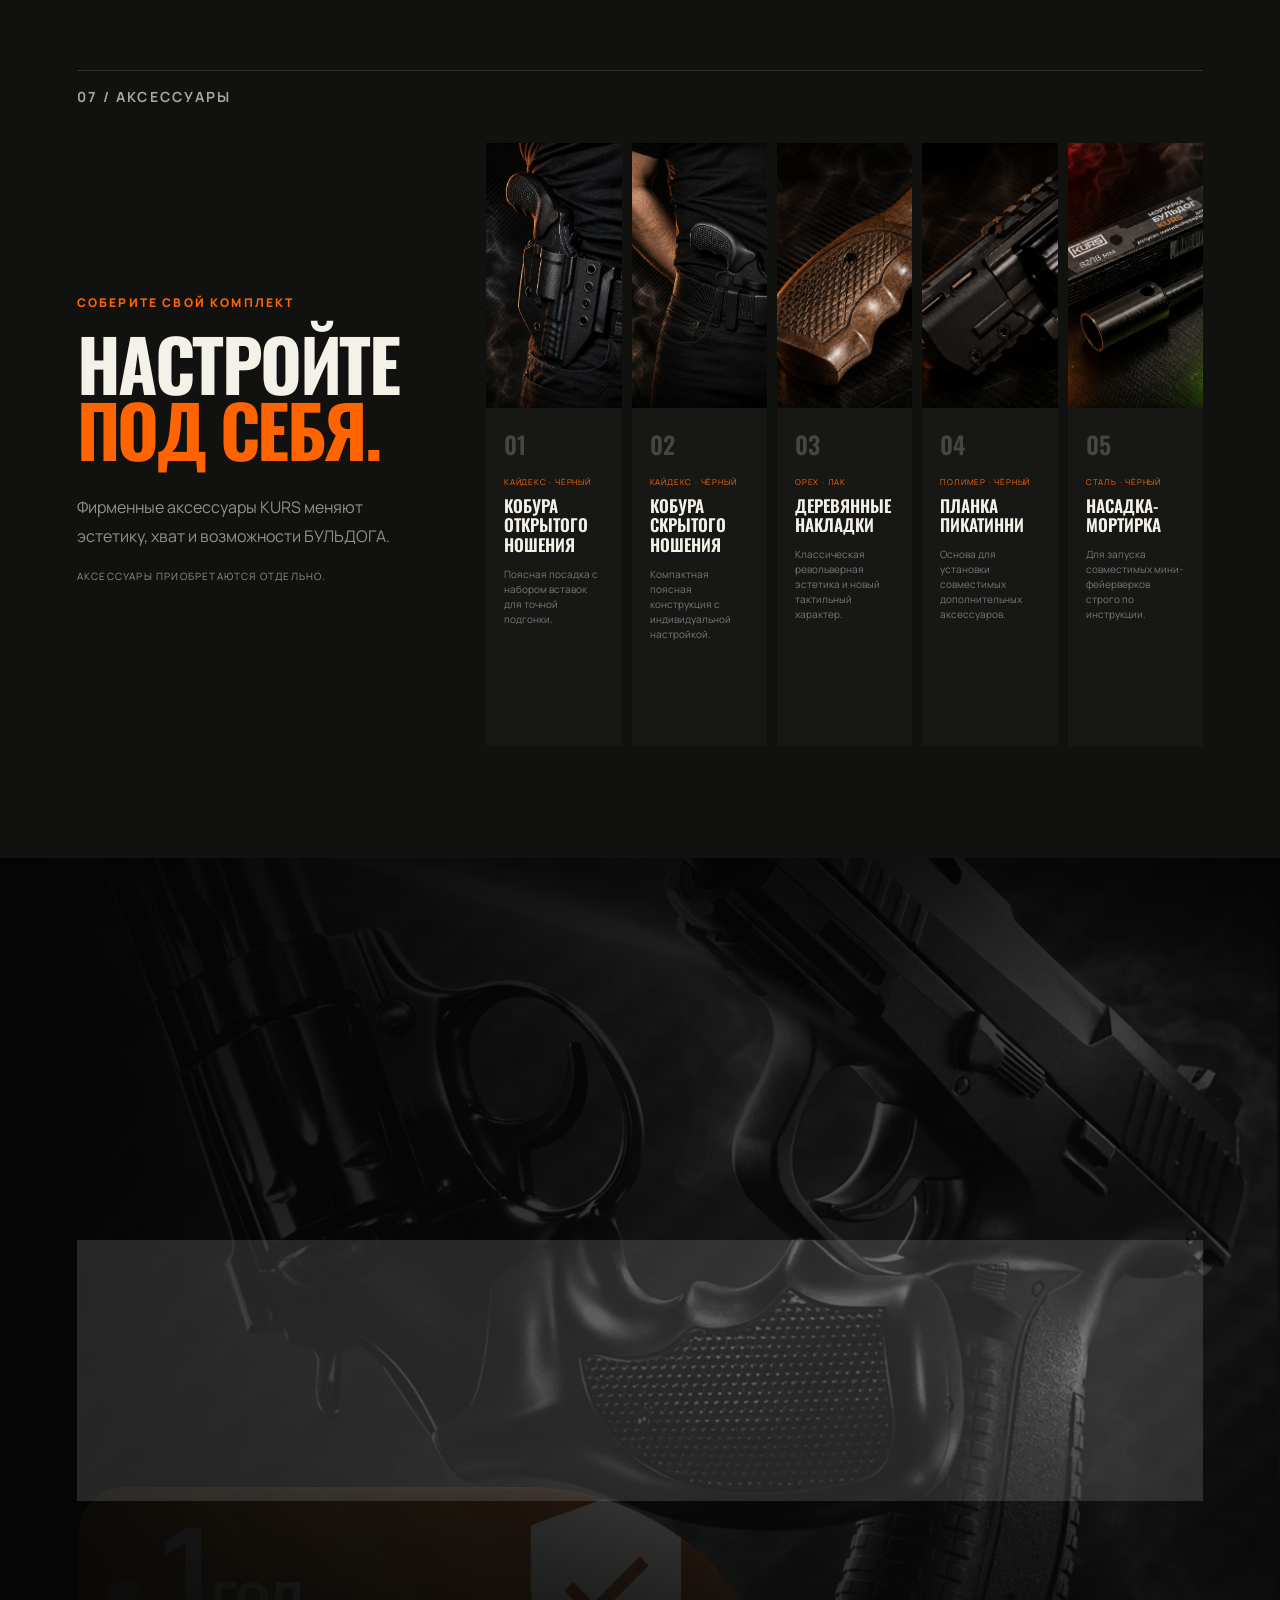
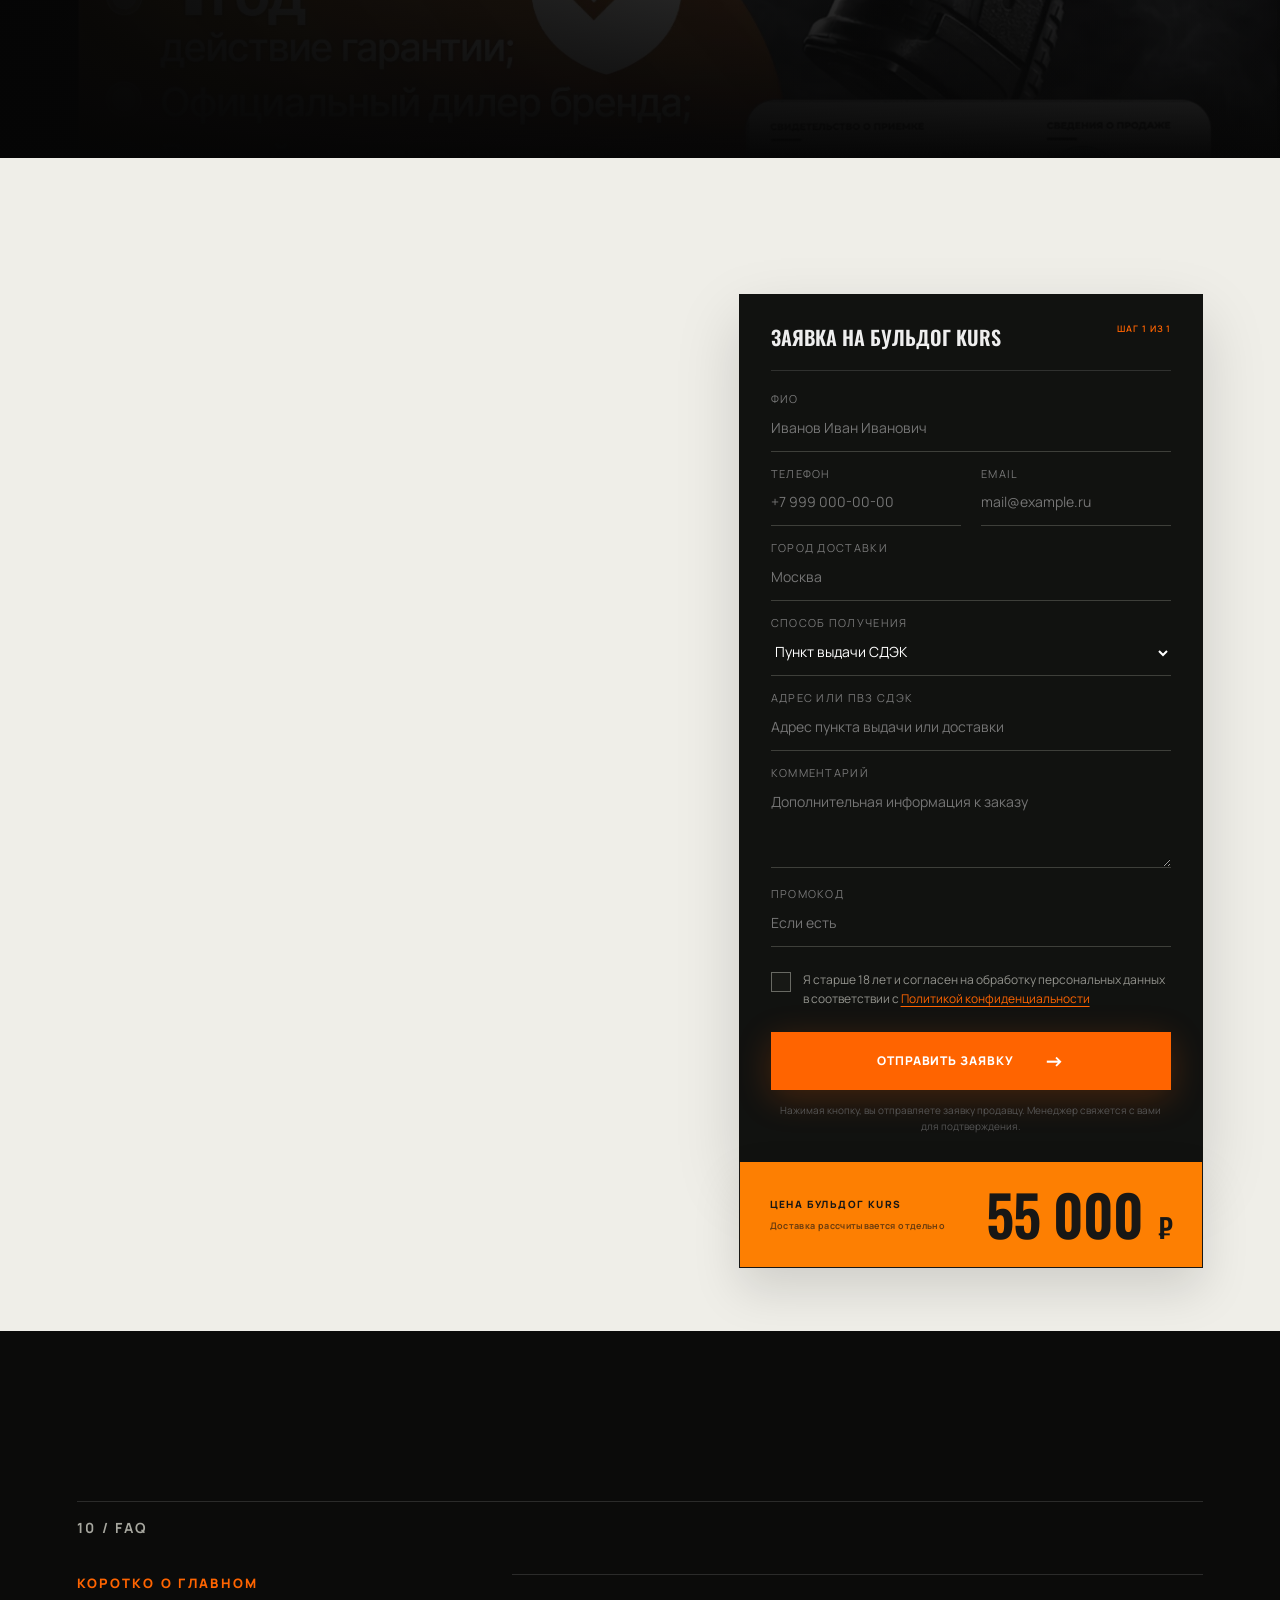
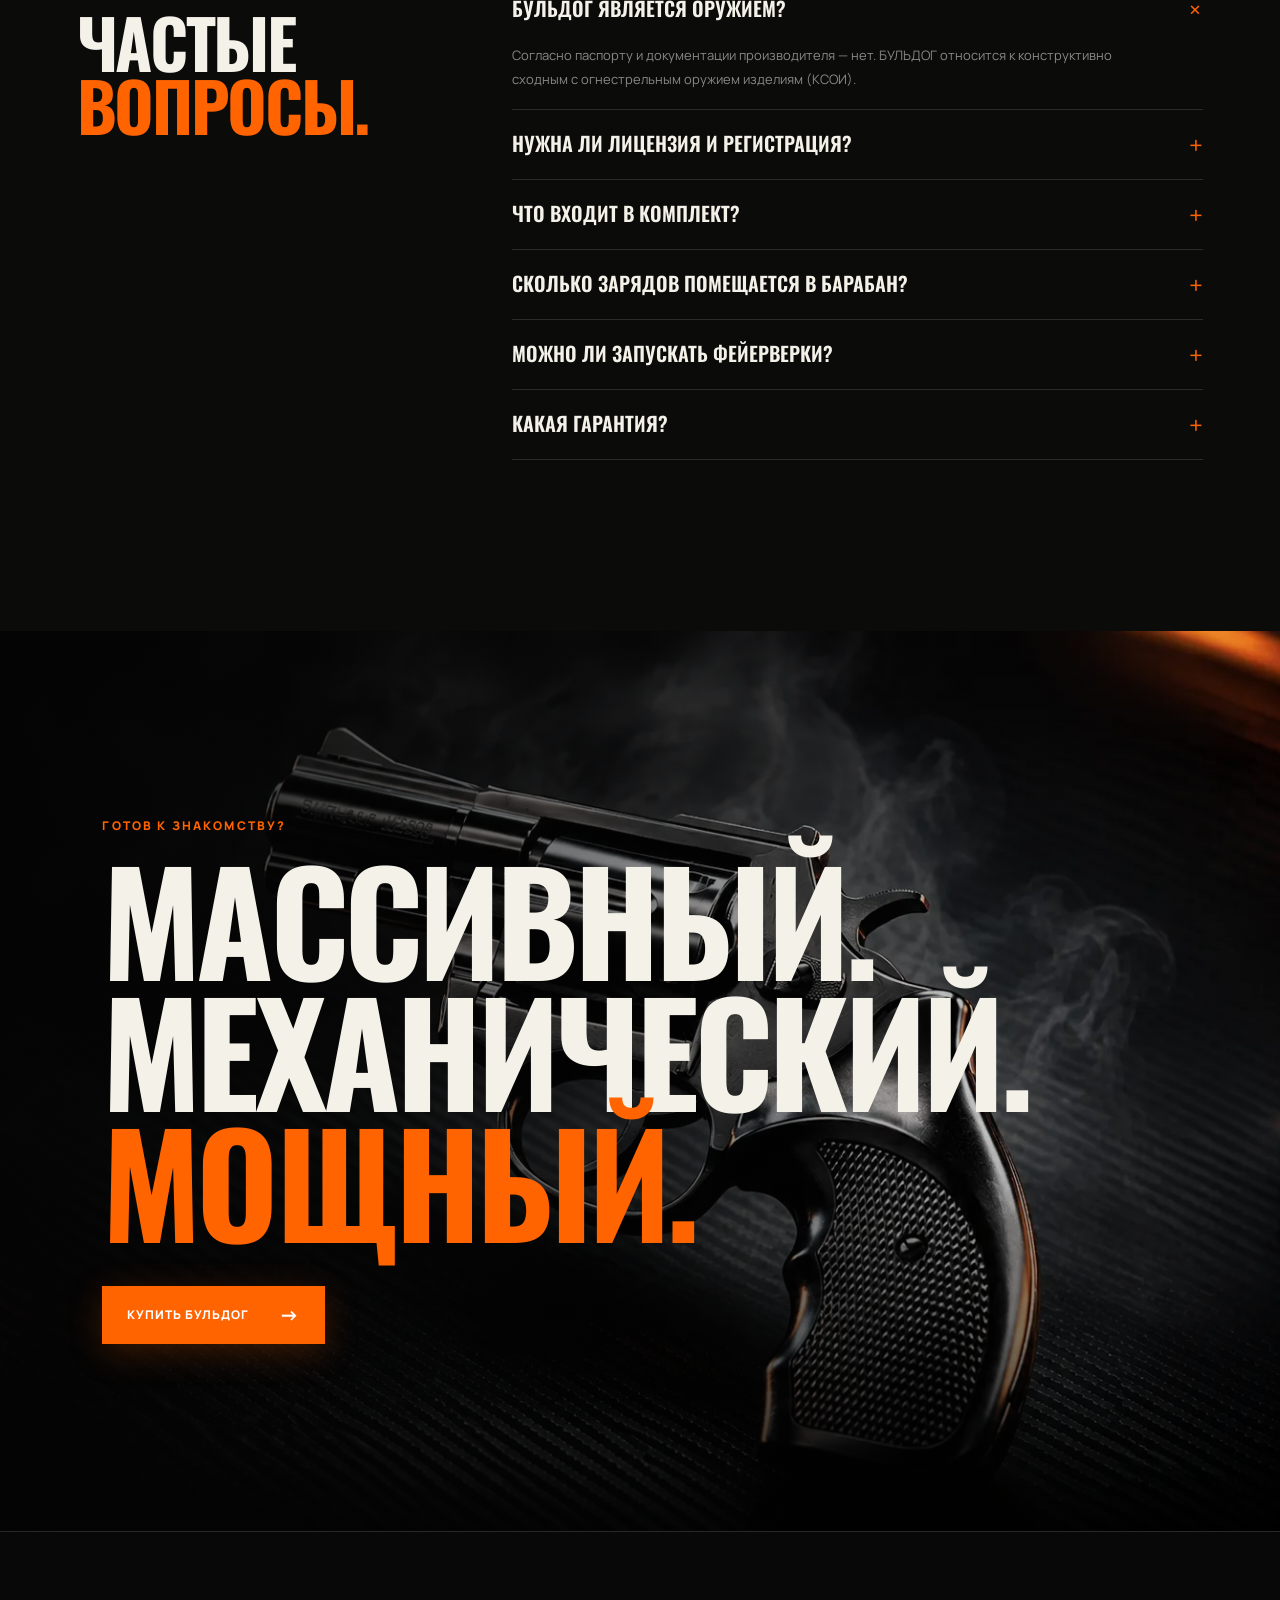
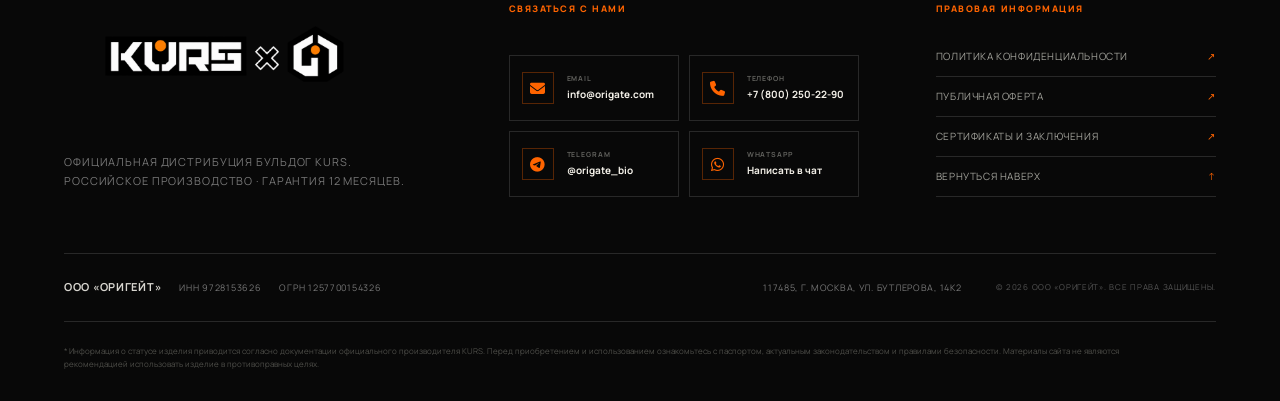
==== commit 831da7db: "Add complete SEO and indexing controls" ====
--- a/public_html/index.html
+++ b/public_html/index.html
@@ -4,33 +4,110 @@
   <meta charset="UTF-8">
   <meta name="viewport" content="width=device-width, initial-scale=1.0">
   <meta name="theme-color" content="#090909">
-  <meta name="description" content="БУЛЬДОГ KURS — полноразмерное КСОИ российского производства. Подробный обзор, характеристики, комплектация и заявка на покупку.">
-  <meta property="og:type" content="website">
+  <meta name="robots" content="index, follow, max-image-preview:large, max-snippet:-1, max-video-preview:-1">
+  <meta name="description" content="КСОИ БУЛЬДОГ KURS российского производства: характеристики, режимы, комплектация, гарантия 12 месяцев, цена 55 000 ₽ и доставка СДЭК по России.">
+  <meta property="og:type" content="product">
   <meta property="og:locale" content="ru_RU">
   <meta property="og:site_name" content="ORIGATE TACTIC">
   <meta property="og:url" content="https://origate-tactic.ru/">
-  <meta property="og:title" content="БУЛЬДОГ KURS — мощный характер">
-  <meta property="og:description" content="Полноразмерная механика. Металлический корпус. Три режима. Российское производство.">
+  <meta property="og:title" content="КСОИ БУЛЬДОГ KURS — купить у официального дистрибьютора">
+  <meta property="og:description" content="Полноразмерное КСОИ российского производства. Характеристики, комплектация, цена 55 000 ₽, гарантия и доставка СДЭК.">
   <meta property="og:image" content="https://origate-tactic.ru/og.png">
   <meta property="og:image:secure_url" content="https://origate-tactic.ru/og.png">
   <meta property="og:image:type" content="image/png">
   <meta property="og:image:width" content="1730">
   <meta property="og:image:height" content="909">
-  <meta property="og:image:alt" content="БУЛЬДОГ KURS — мощный характер">
+  <meta property="og:image:alt" content="КСОИ БУЛЬДОГ KURS российского производства">
+  <meta property="product:price:amount" content="55000">
+  <meta property="product:price:currency" content="RUB">
   <meta name="twitter:card" content="summary_large_image">
-  <meta name="twitter:title" content="БУЛЬДОГ KURS — мощный характер">
-  <meta name="twitter:description" content="Полноразмерная механика. Металлический корпус. Три режима.">
+  <meta name="twitter:title" content="КСОИ БУЛЬДОГ KURS — официальный дистрибьютор">
+  <meta name="twitter:description" content="Характеристики, комплектация, цена 55 000 ₽, гарантия и доставка СДЭК по России.">
   <meta name="twitter:image" content="https://origate-tactic.ru/og.png">
-  <meta name="twitter:image:alt" content="БУЛЬДОГ KURS — мощный характер">
-  <title>БУЛЬДОГ KURS — мощный характер</title>
+  <meta name="twitter:image:alt" content="КСОИ БУЛЬДОГ KURS российского производства">
+  <title>КСОИ БУЛЬДОГ KURS — купить у официального дистрибьютора</title>
   <link rel="canonical" href="https://origate-tactic.ru/">
+  <link rel="alternate" hreflang="ru-RU" href="https://origate-tactic.ru/">
+  <link rel="alternate" hreflang="x-default" href="https://origate-tactic.ru/">
   <link rel="icon" href="favicon.png" type="image/png" sizes="any">
   <link rel="apple-touch-icon" href="favicon.png">
+  <link rel="preload" href="hero-background.webp" as="image" type="image/webp" fetchpriority="high">
   <link rel="preconnect" href="https://fonts.googleapis.com">
   <link rel="preconnect" href="https://fonts.gstatic.com" crossorigin>
   <link href="https://fonts.googleapis.com/css2?family=Manrope:wght@400;500;600;700;800&family=Oswald:wght@500;600;700&display=swap" rel="stylesheet">
   <link rel="stylesheet" href="https://cdnjs.cloudflare.com/ajax/libs/font-awesome/6.7.2/css/all.min.css">
   <link rel="stylesheet" href="styles.css?v=20260902-4">
+  <script type="application/ld+json">
+  {
+    "@context": "https://schema.org",
+    "@graph": [
+      {
+        "@type": "Organization",
+        "@id": "https://origate-tactic.ru/#organization",
+        "name": "ООО «ОРИГЕЙТ»",
+        "url": "https://origate-tactic.ru/",
+        "logo": "https://origate-tactic.ru/kursXorigate.png",
+        "email": "info@origate.com",
+        "telephone": "+7-800-250-22-90",
+        "taxID": "9728153626",
+        "identifier": "ОГРН 1257700154326",
+        "address": {
+          "@type": "PostalAddress",
+          "postalCode": "117485",
+          "addressCountry": "RU",
+          "addressLocality": "Москва",
+          "streetAddress": "ул. Бутлерова, 14к2"
+        },
+        "sameAs": [
+          "https://t.me/origate_bio",
+          "https://wa.me/message/SS2ZXF72IT3LB1"
+        ]
+      },
+      {
+        "@type": "WebSite",
+        "@id": "https://origate-tactic.ru/#website",
+        "url": "https://origate-tactic.ru/",
+        "name": "ORIGATE TACTIC — БУЛЬДОГ KURS",
+        "inLanguage": "ru-RU",
+        "publisher": {"@id": "https://origate-tactic.ru/#organization"}
+      },
+      {
+        "@type": "Product",
+        "@id": "https://origate-tactic.ru/#product",
+        "name": "КСОИ БУЛЬДОГ KURS",
+        "description": "Полноразмерное конструктивно сходное с оружием изделие российского производства с металлическим корпусом и тремя режимами использования.",
+        "image": [
+          "https://origate-tactic.ru/og.png",
+          "https://origate-tactic.ru/bulldog-specs.webp",
+          "https://origate-tactic.ru/kit-new.webp"
+        ],
+        "sku": "00000050201",
+        "brand": {"@type": "Brand", "name": "KURS"},
+        "manufacturer": {"@type": "Organization", "name": "KURS", "url": "https://kursrus.ru/"},
+        "offers": {
+          "@type": "Offer",
+          "url": "https://origate-tactic.ru/#order",
+          "priceCurrency": "RUB",
+          "price": "55000",
+          "itemCondition": "https://schema.org/NewCondition",
+          "seller": {"@id": "https://origate-tactic.ru/#organization"}
+        }
+      },
+      {
+        "@type": "FAQPage",
+        "@id": "https://origate-tactic.ru/#faq-schema",
+        "mainEntity": [
+          {"@type": "Question", "name": "БУЛЬДОГ является оружием?", "acceptedAnswer": {"@type": "Answer", "text": "Согласно паспорту и документации производителя — нет. БУЛЬДОГ относится к конструктивно сходным с огнестрельным оружием изделиям (КСОИ)."}},
+          {"@type": "Question", "name": "Нужна ли лицензия и регистрация?", "acceptedAnswer": {"@type": "Answer", "text": "Производитель указывает, что для изделия не требуется лицензия и регистрация. Владелец обязан соблюдать применимые требования законодательства и правила использования."}},
+          {"@type": "Question", "name": "Что входит в комплект?", "acceptedAnswer": {"@type": "Answer", "text": "БУЛЬДОГ, сумка, паспорт, защитные очки, 3 мишени, 100 шариков и набор средств для обслуживания. Монтажные патроны приобретаются отдельно."}},
+          {"@type": "Question", "name": "Сколько зарядов помещается в барабан?", "acceptedAnswer": {"@type": "Answer", "text": "Барабан рассчитан на 6 совместимых монтажных патронов и 6 резиновых шариков диаметром 10 мм."}},
+          {"@type": "Question", "name": "Можно ли запускать фейерверки?", "acceptedAnswer": {"@type": "Answer", "text": "Да, с отдельной стальной насадкой-мортиркой и совместимыми мини-фейерверками KURS — строго по инструкции и в разрешённых местах."}},
+          {"@type": "Question", "name": "Какая гарантия?", "acceptedAnswer": {"@type": "Answer", "text": "12 месяцев со дня продажи. Полные условия указаны в паспорте изделия."}}
+        ]
+      }
+    ]
+  }
+  </script>
 </head>
 <body class="age-locked">
   <div class="noise" aria-hidden="true"></div>
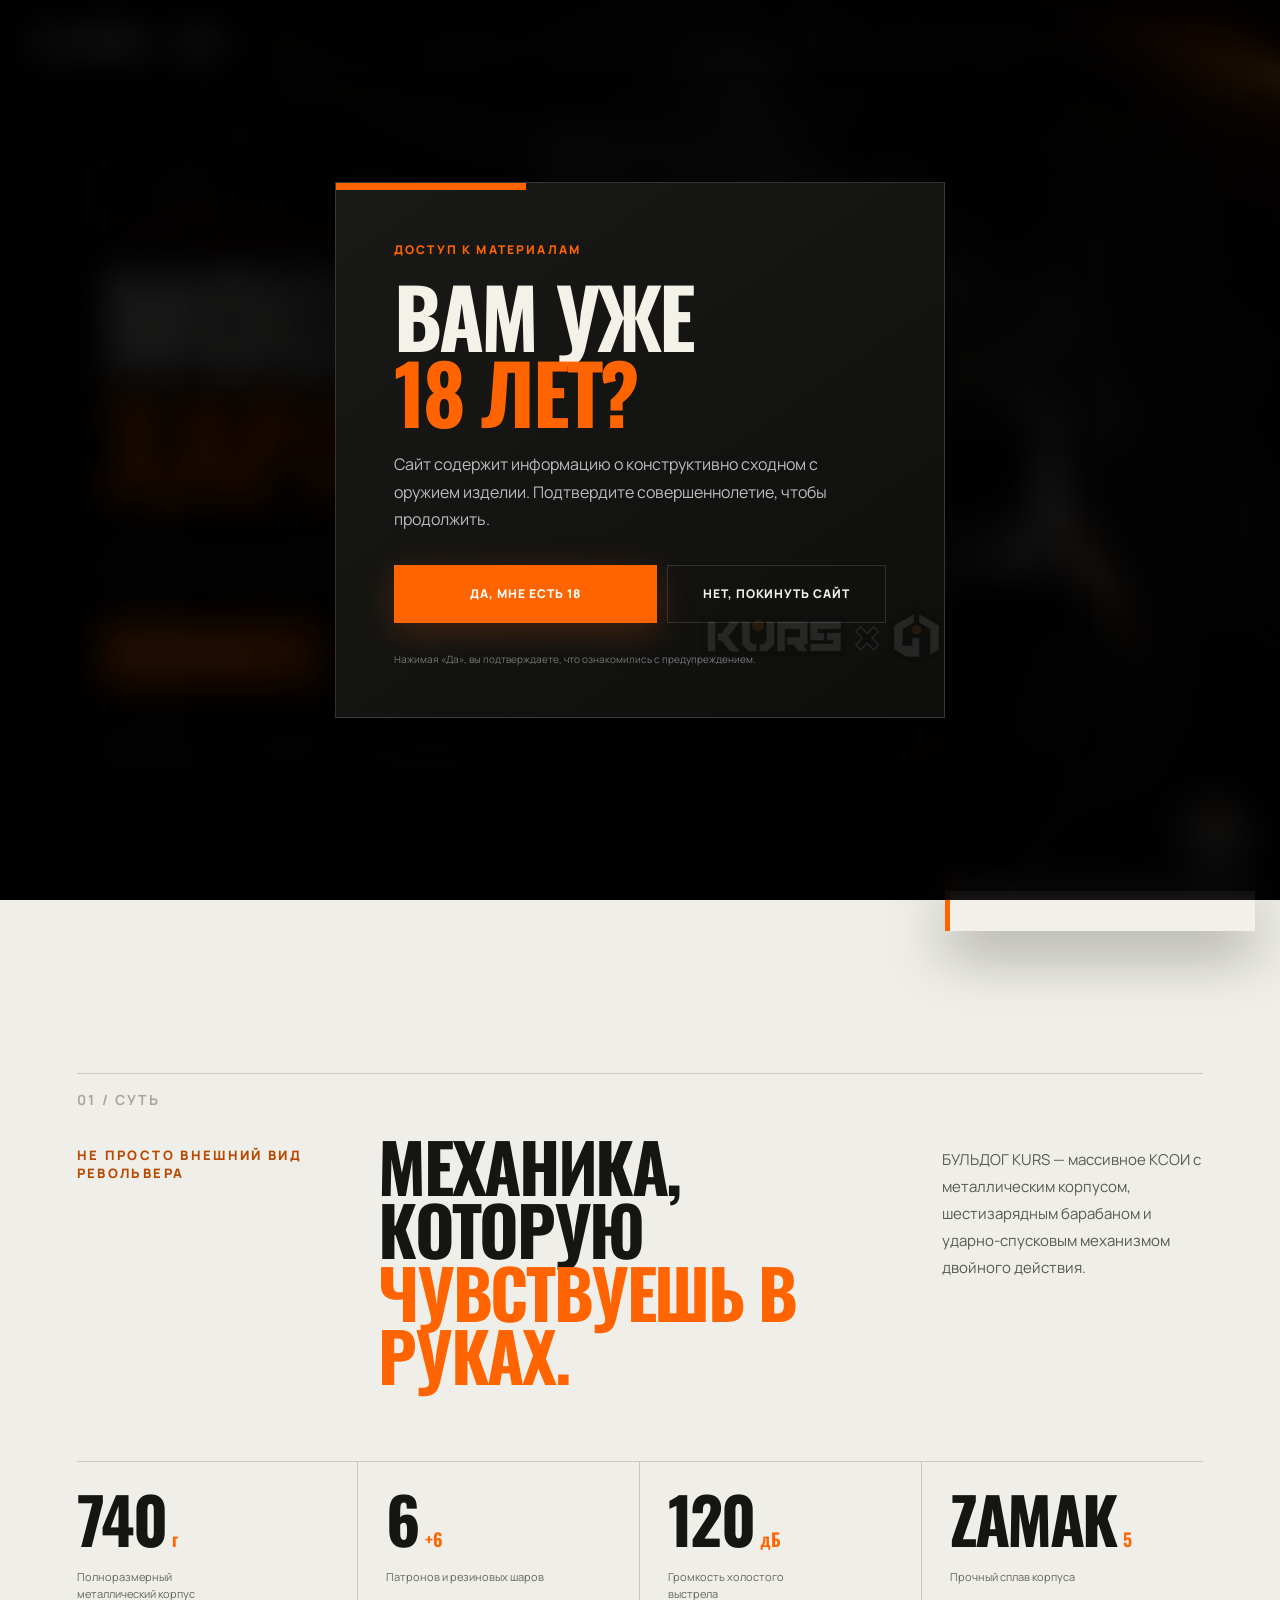
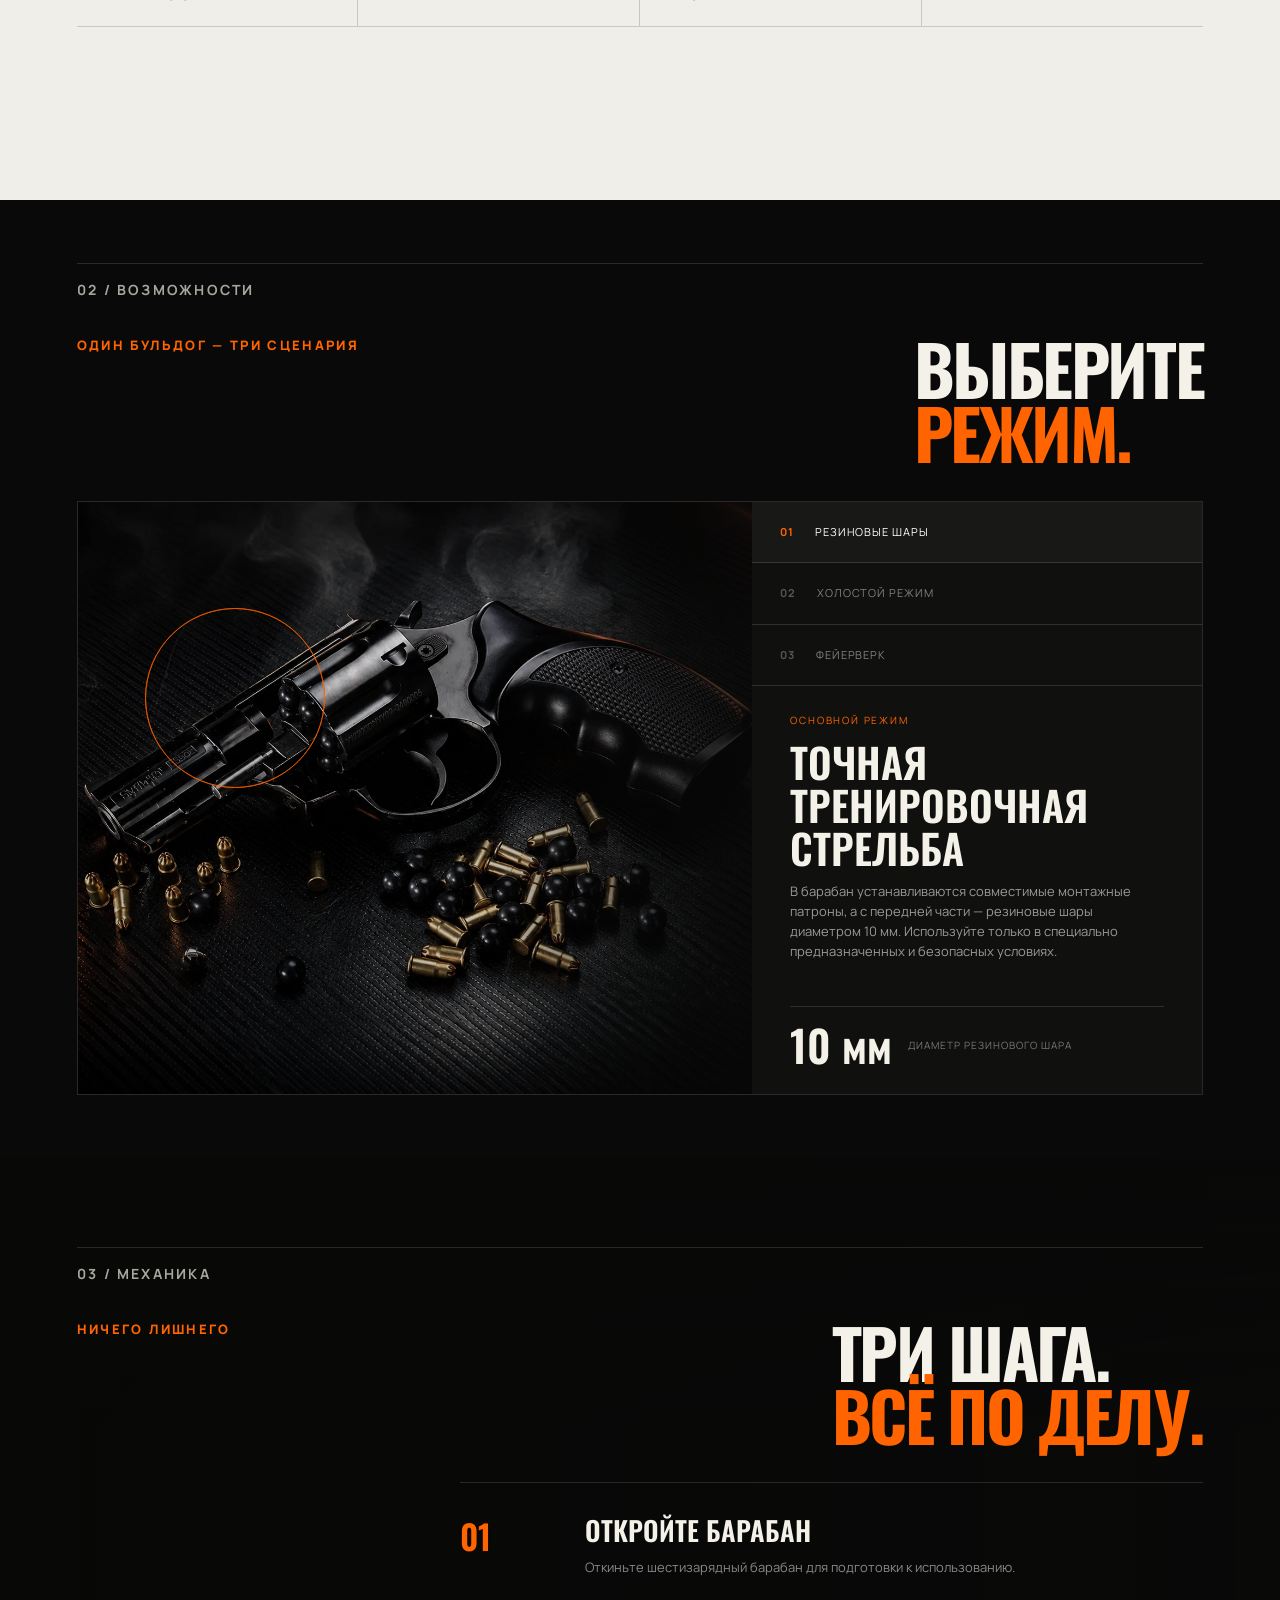
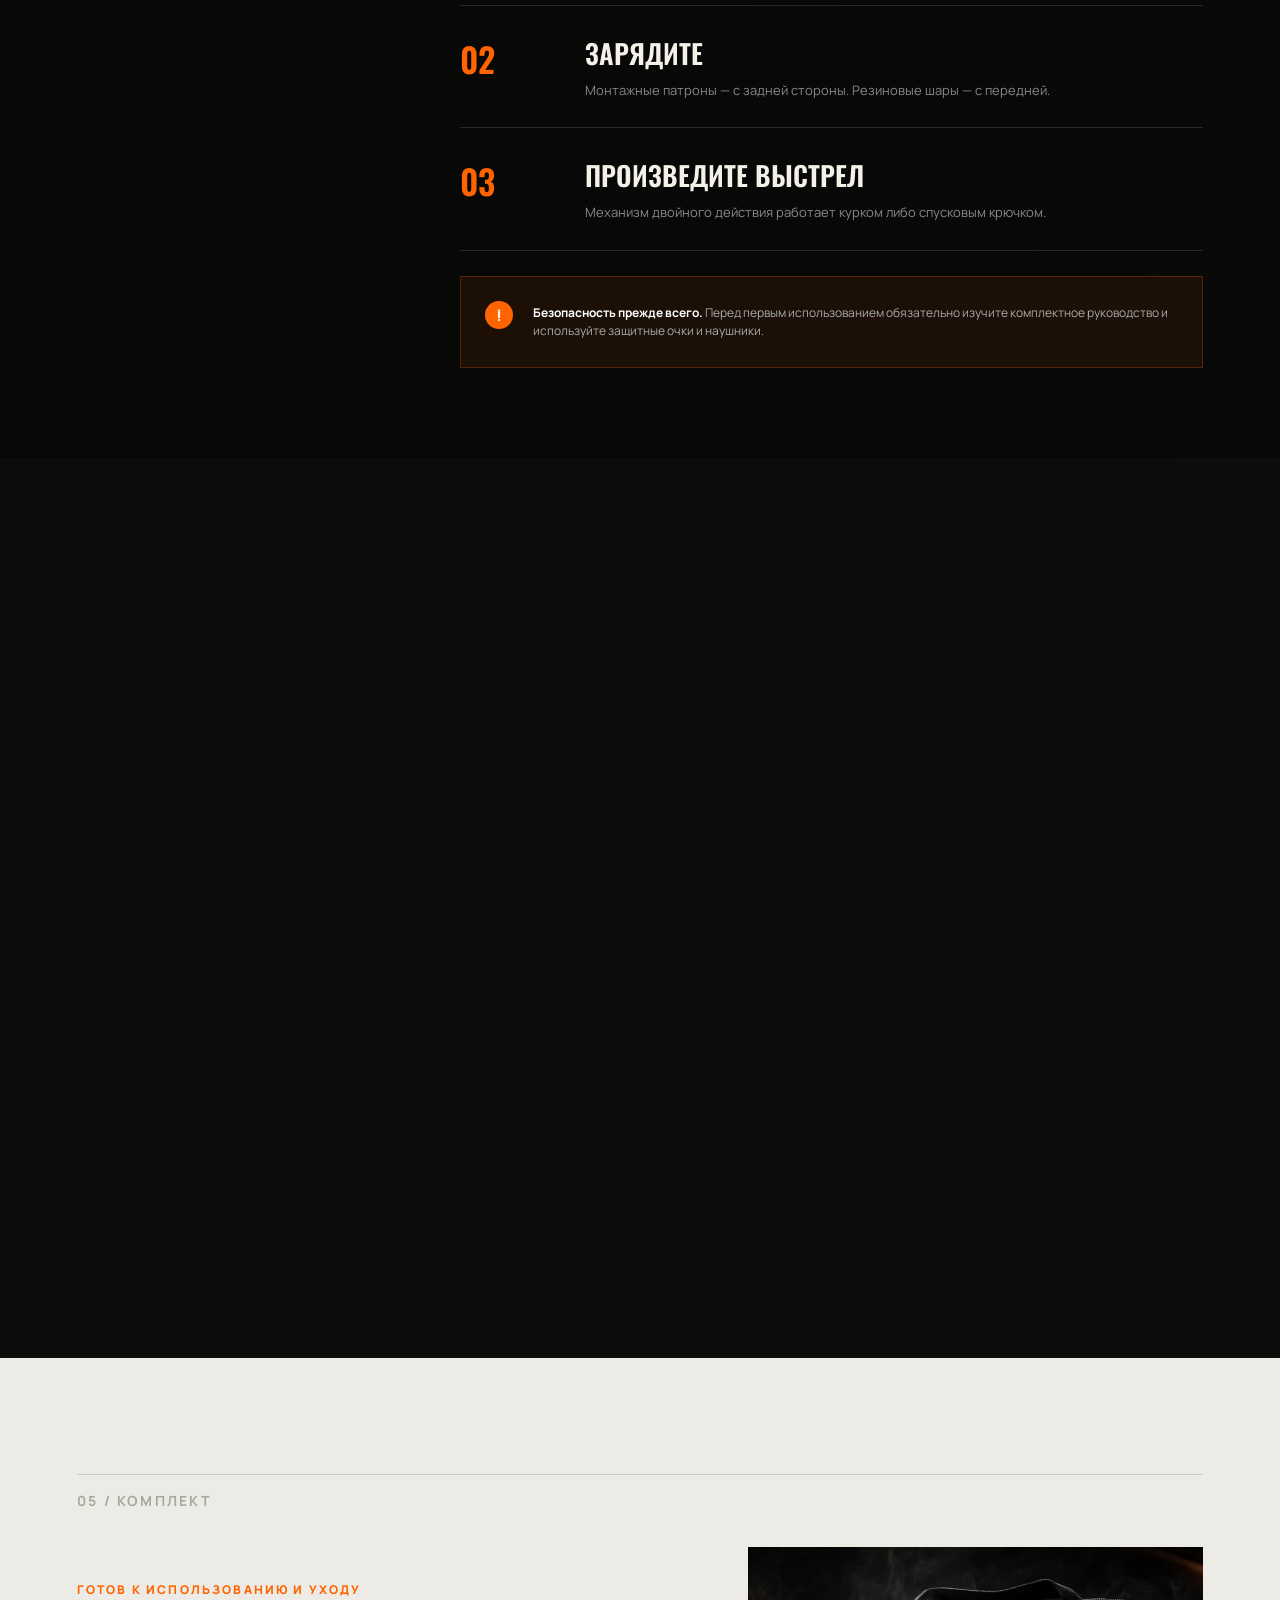
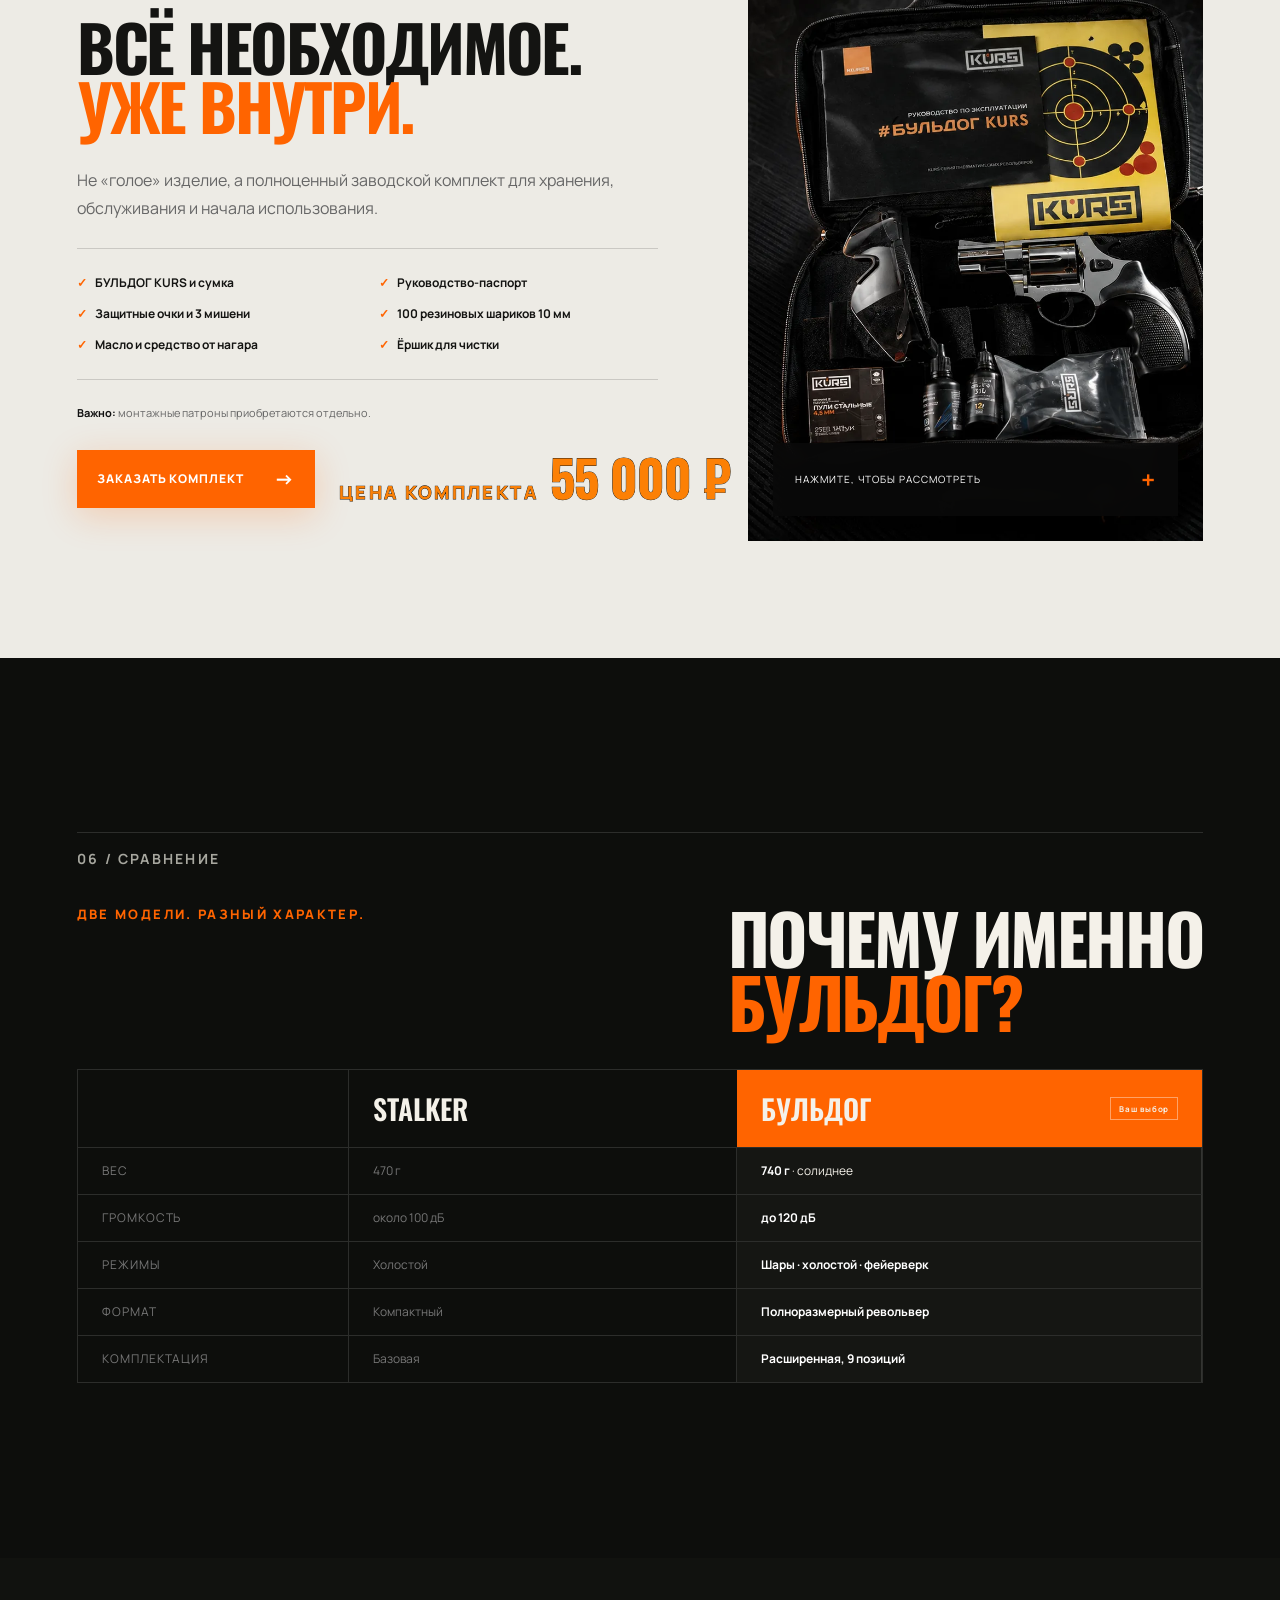
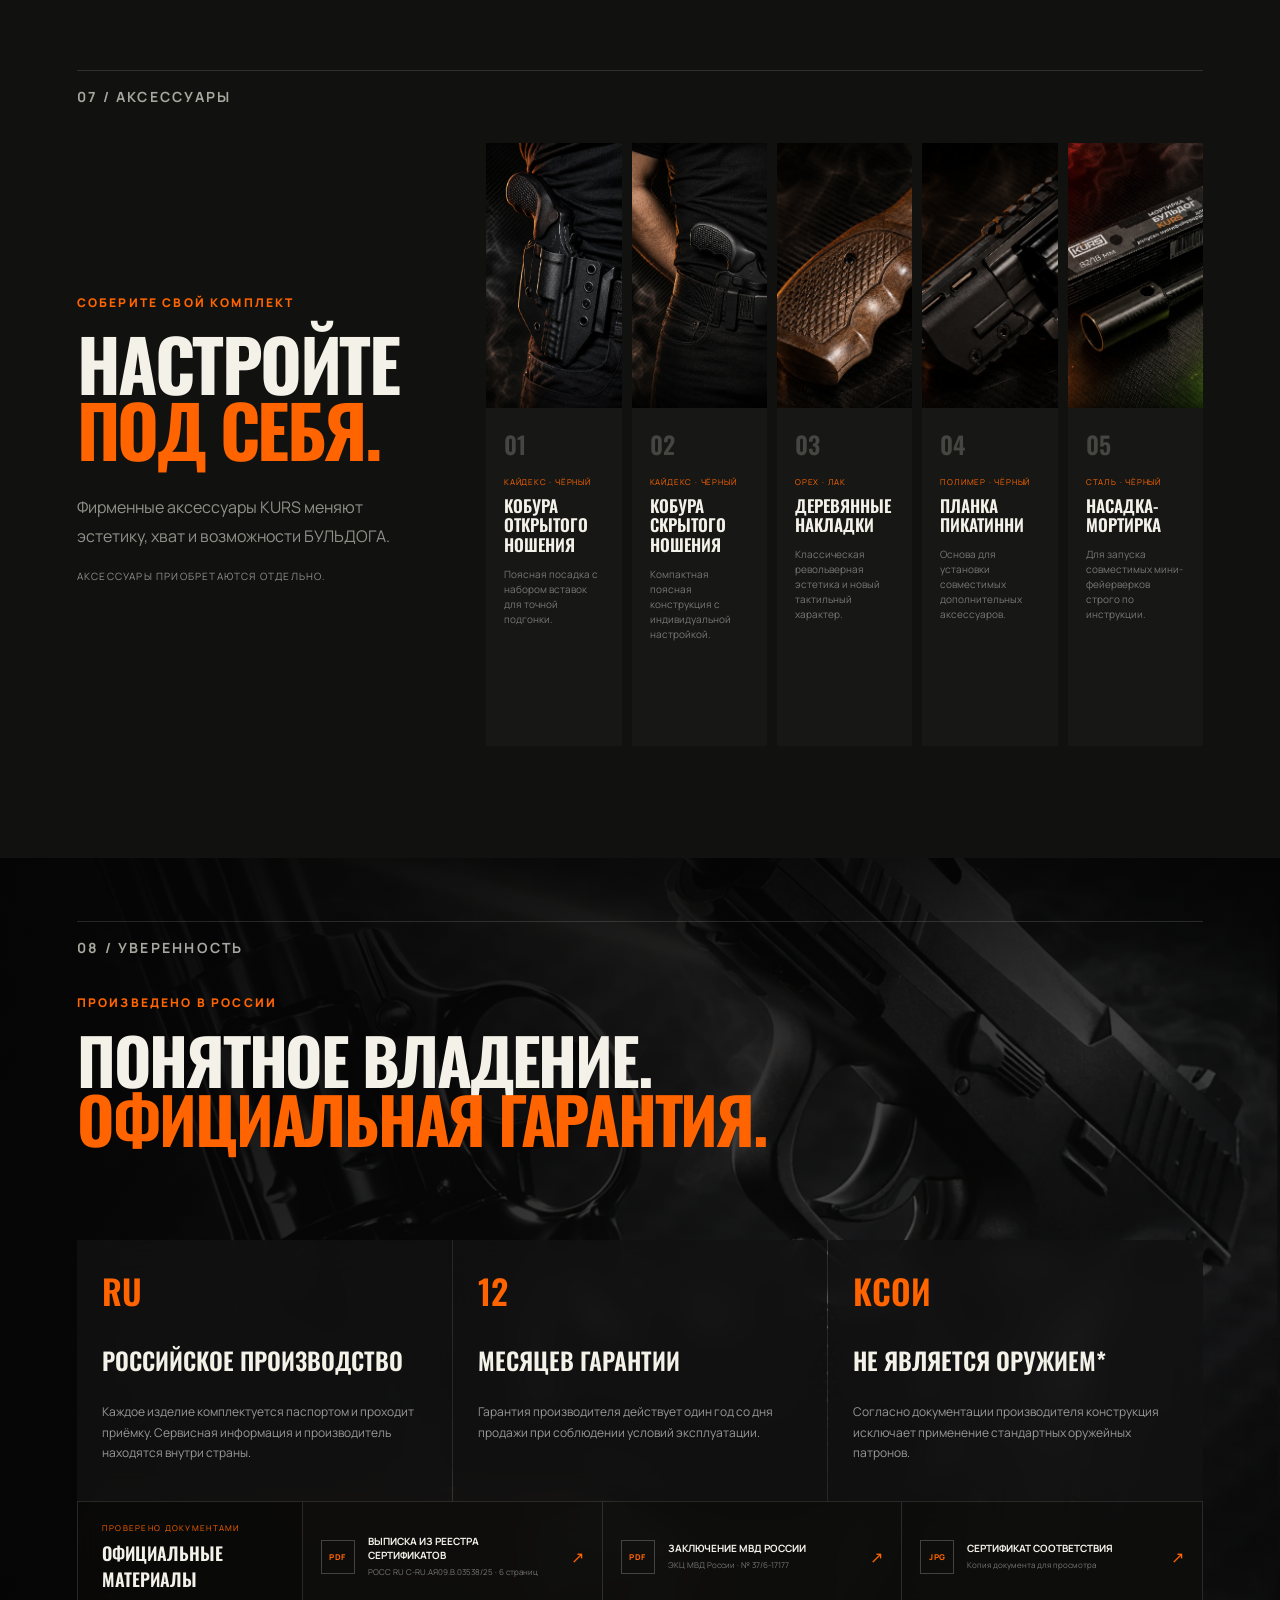
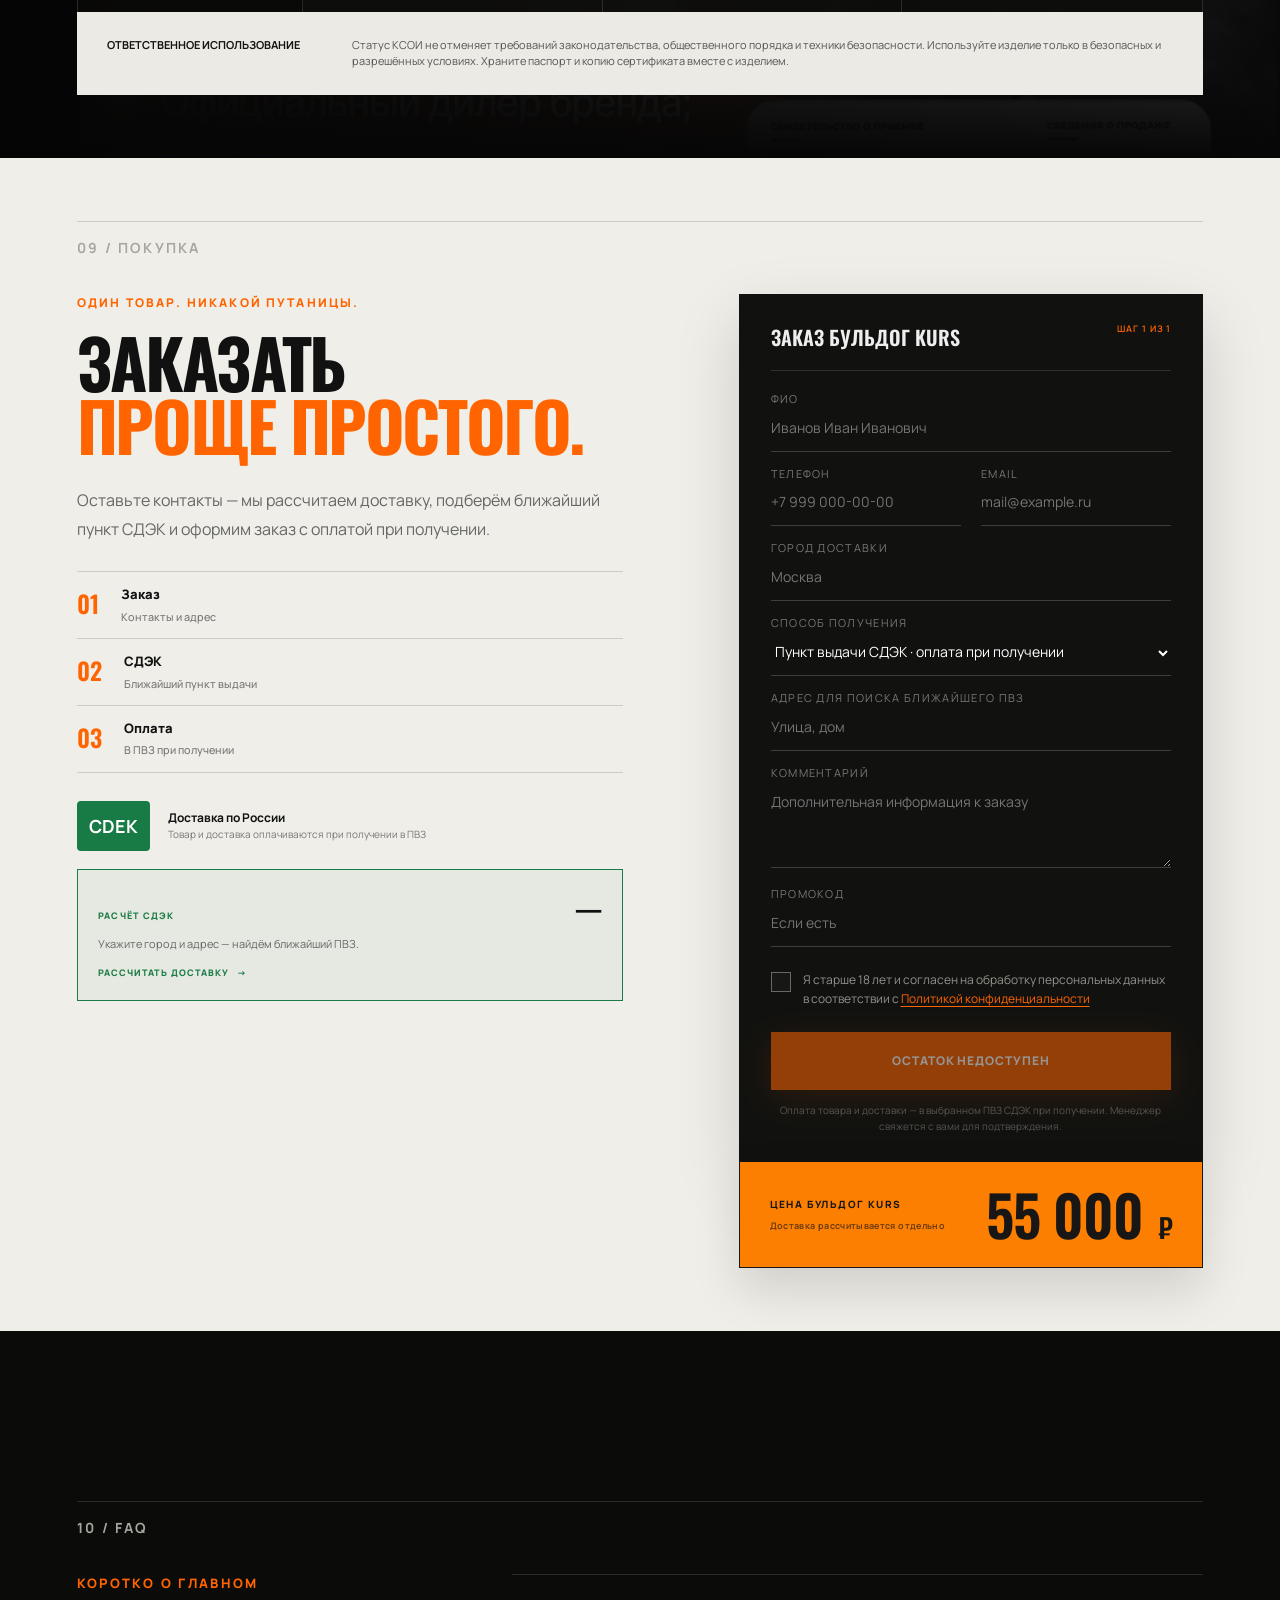
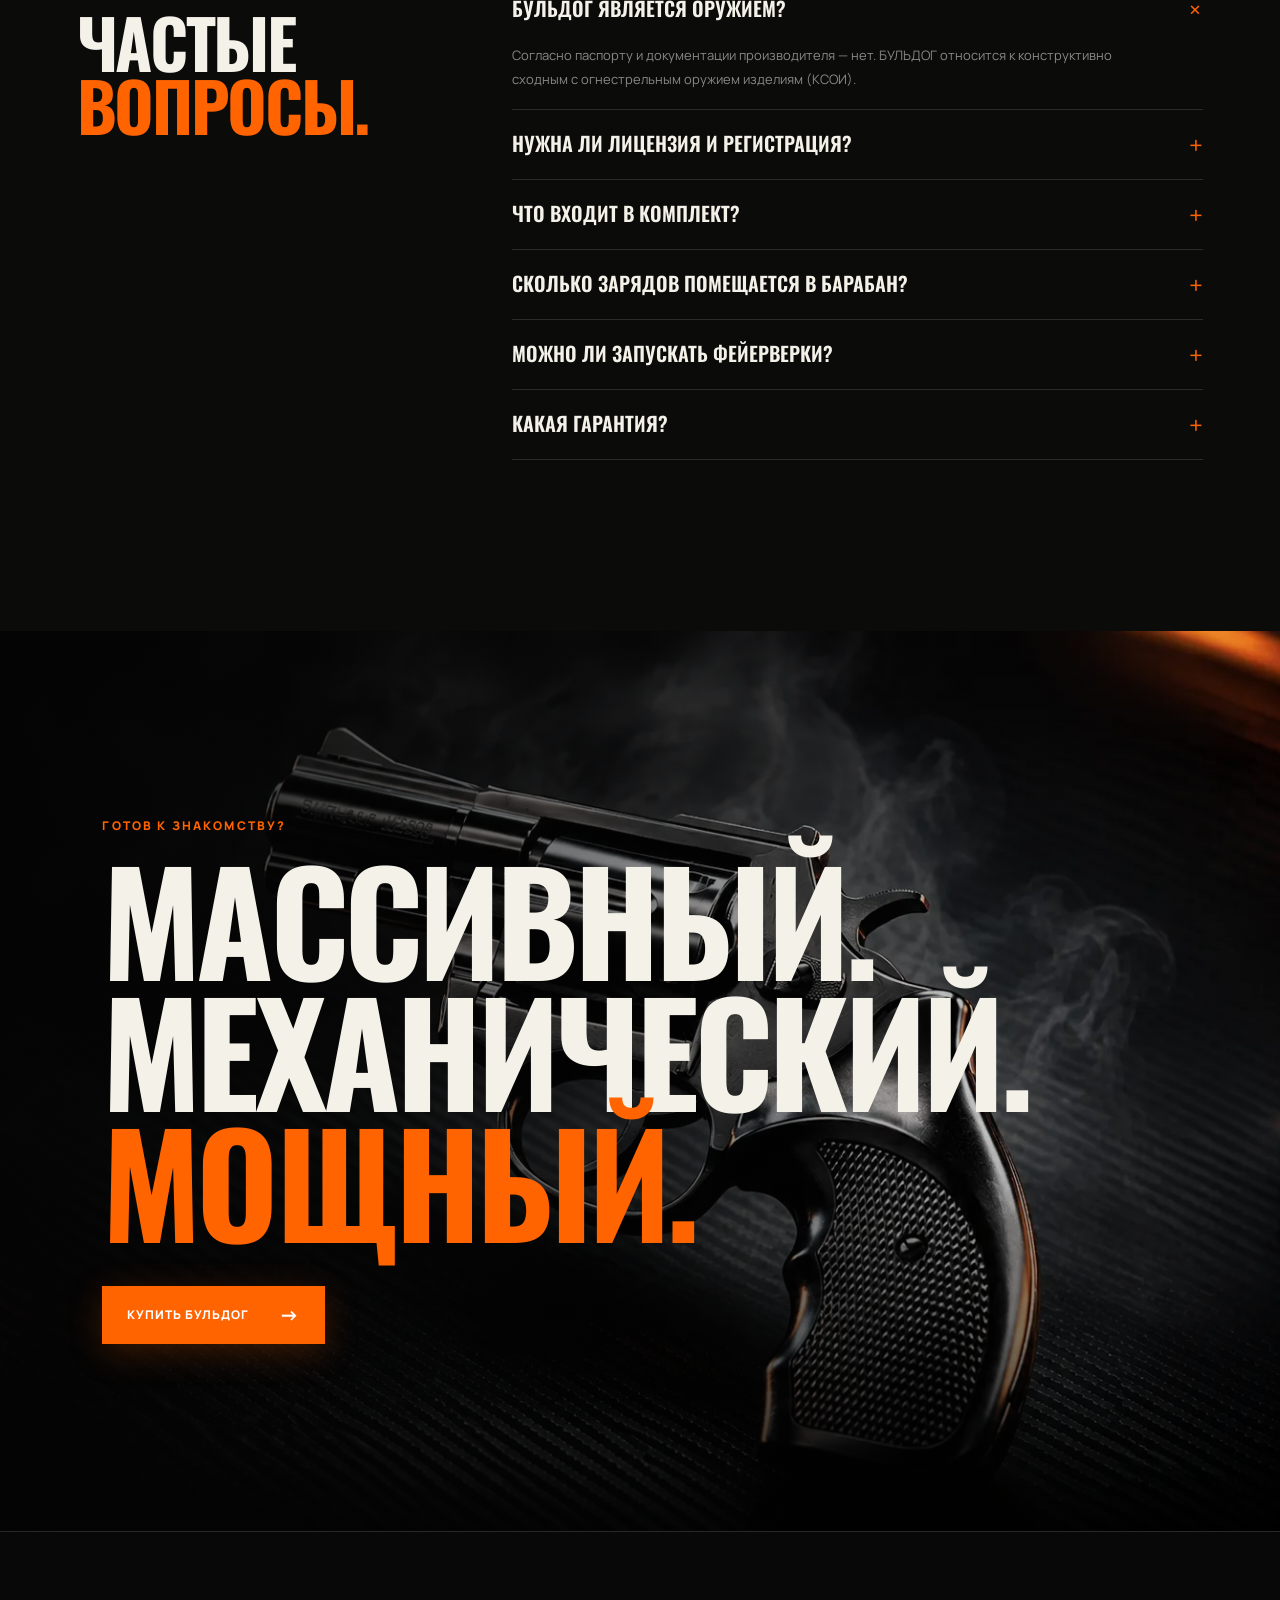
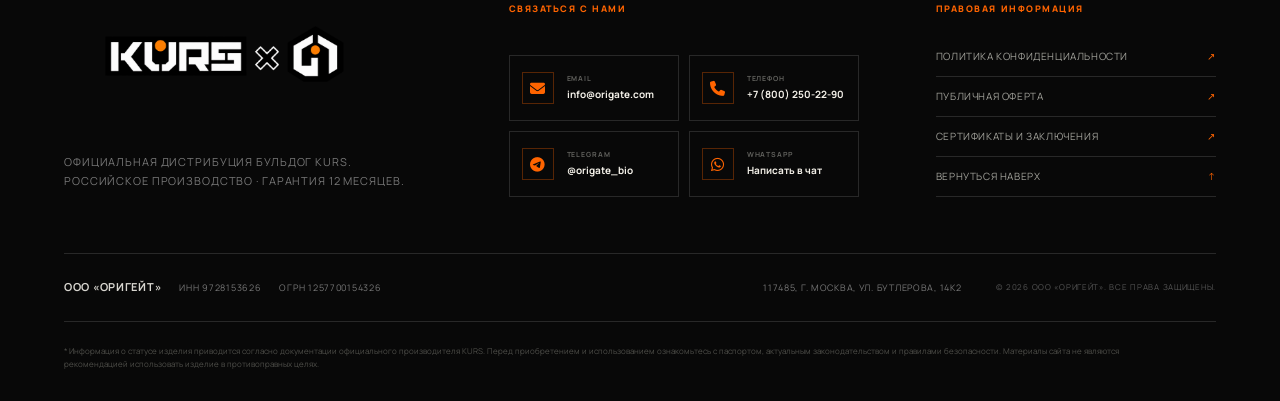
==== commit d684d6ca: "Enable production orders with stock and rate safeguards" ====
--- a/public_html/index.html
+++ b/public_html/index.html
@@ -358,12 +358,12 @@
         <div class="order__copy reveal">
           <p class="eyebrow">Один товар. Никакой путаницы.</p>
           <h2>Заказать<br><span>проще простого.</span></h2>
-          <p>Оставьте контакты — мы уточним детали, подберём ближайший пункт СДЭК и пришлём ссылку на оплату.</p>
-          <ol class="order-flow"><li><b>01</b><span>Заявка<small>Имя и телефон</small></span></li><li><b>02</b><span>СДЭК<small>Удобный пункт или курьер</small></span></li><li><b>03</b><span>Оплата<small>Защищённая ссылка</small></span></li></ol>
-          <div class="delivery-line"><span>CDEK</span><p><b>Доставка по России</b><small>Стоимость и срок рассчитаем перед оплатой</small></p></div>
+          <p>Оставьте контакты — мы рассчитаем доставку, подберём ближайший пункт СДЭК и оформим заказ с оплатой при получении.</p>
+          <ol class="order-flow"><li><b>01</b><span>Заказ<small>Контакты и адрес</small></span></li><li><b>02</b><span>СДЭК<small>Ближайший пункт выдачи</small></span></li><li><b>03</b><span>Оплата<small>В ПВЗ при получении</small></span></li></ol>
+          <div class="delivery-line"><span>CDEK</span><p><b>Доставка по России</b><small>Товар и доставка оплачиваются при получении в ПВЗ</small></p></div>
           <div class="delivery-quote" id="deliveryQuote" aria-live="polite">
             <div class="delivery-quote__head"><span>Расчёт СДЭК</span><b id="deliveryQuoteAmount">—</b></div>
-            <p id="deliveryQuoteStatus">Укажите город, адрес и способ получения в форме.</p>
+            <p id="deliveryQuoteStatus">Укажите город и адрес — найдём ближайший ПВЗ.</p>
             <div class="delivery-quote__pvz" id="deliveryQuotePvz" hidden></div>
             <button type="button" id="calculateDelivery">Рассчитать доставку <span>→</span></button>
           </div>
@@ -371,21 +371,21 @@
         <div class="order__purchase">
         <form class="order-form reveal" id="orderForm" novalidate>
           <input name="delivery_quote" id="deliveryQuoteToken" type="hidden" value="">
-          <div class="order-form__head"><span>Заявка на БУЛЬДОГ KURS</span><b>Шаг 1 из 1</b></div>
+          <div class="order-form__head"><span>Заказ БУЛЬДОГ KURS</span><b>Шаг 1 из 1</b></div>
           <label>ФИО<input name="name" type="text" placeholder="Иванов Иван Иванович" autocomplete="name" minlength="5" maxlength="120" required></label>
           <div class="order-form__row">
             <label>Телефон<input name="phone" type="tel" inputmode="tel" placeholder="+7 999 000-00-00" autocomplete="tel" maxlength="30" required></label>
             <label>Email<input name="email" type="email" inputmode="email" placeholder="mail@example.ru" autocomplete="email" maxlength="190" required></label>
           </div>
           <label>Город доставки<input name="city" type="text" placeholder="Москва" autocomplete="address-level2" required></label>
-          <label class="select-label">Способ получения<select name="delivery" required><option value="ПВЗ">Пункт выдачи СДЭК</option><option value="Курьер">Курьер СДЭК</option></select></label>
-          <label>Адрес или ПВЗ СДЭК<input name="address" type="text" placeholder="Адрес пункта выдачи или доставки" autocomplete="street-address" maxlength="250" required></label>
+          <label class="select-label">Способ получения<select name="delivery" required><option value="ПВЗ">Пункт выдачи СДЭК · оплата при получении</option></select></label>
+          <label>Адрес для поиска ближайшего ПВЗ<input name="address" type="text" placeholder="Улица, дом" autocomplete="street-address" maxlength="250" required></label>
           <label>Комментарий<textarea name="comment" placeholder="Дополнительная информация к заказу" maxlength="1000" rows="3"></textarea></label>
           <label>Промокод<input name="promo_code" type="text" placeholder="Если есть" maxlength="40" autocapitalize="characters"></label>
           <div class="order-form__trap" aria-hidden="true"><label>Ваш сайт<input name="website" type="text" tabindex="-1" autocomplete="off"></label></div>
           <label class="checkbox"><input name="consent" type="checkbox" value="1" required><span>Я старше 18 лет и согласен на обработку персональных данных в соответствии с <a href="privacy.html" target="_blank">Политикой конфиденциальности</a></span></label>
-          <button class="button button--primary" type="submit">Отправить заявку <span>→</span></button>
-          <small>Нажимая кнопку, вы отправляете заявку продавцу. Менеджер свяжется с вами для подтверждения.</small>
+          <button class="button button--primary" type="submit">Оформить заказ <span>→</span></button>
+          <small>Оплата товара и доставки — в выбранном ПВЗ СДЭК при получении. Менеджер свяжется с вами для подтверждения.</small>
         </form>
         <div class="product-price js-product-price reveal" aria-label="Цена товара 55 000 рублей">
           <div><span>Цена БУЛЬДОГ KURS</span><small>Доставка рассчитывается отдельно</small></div>
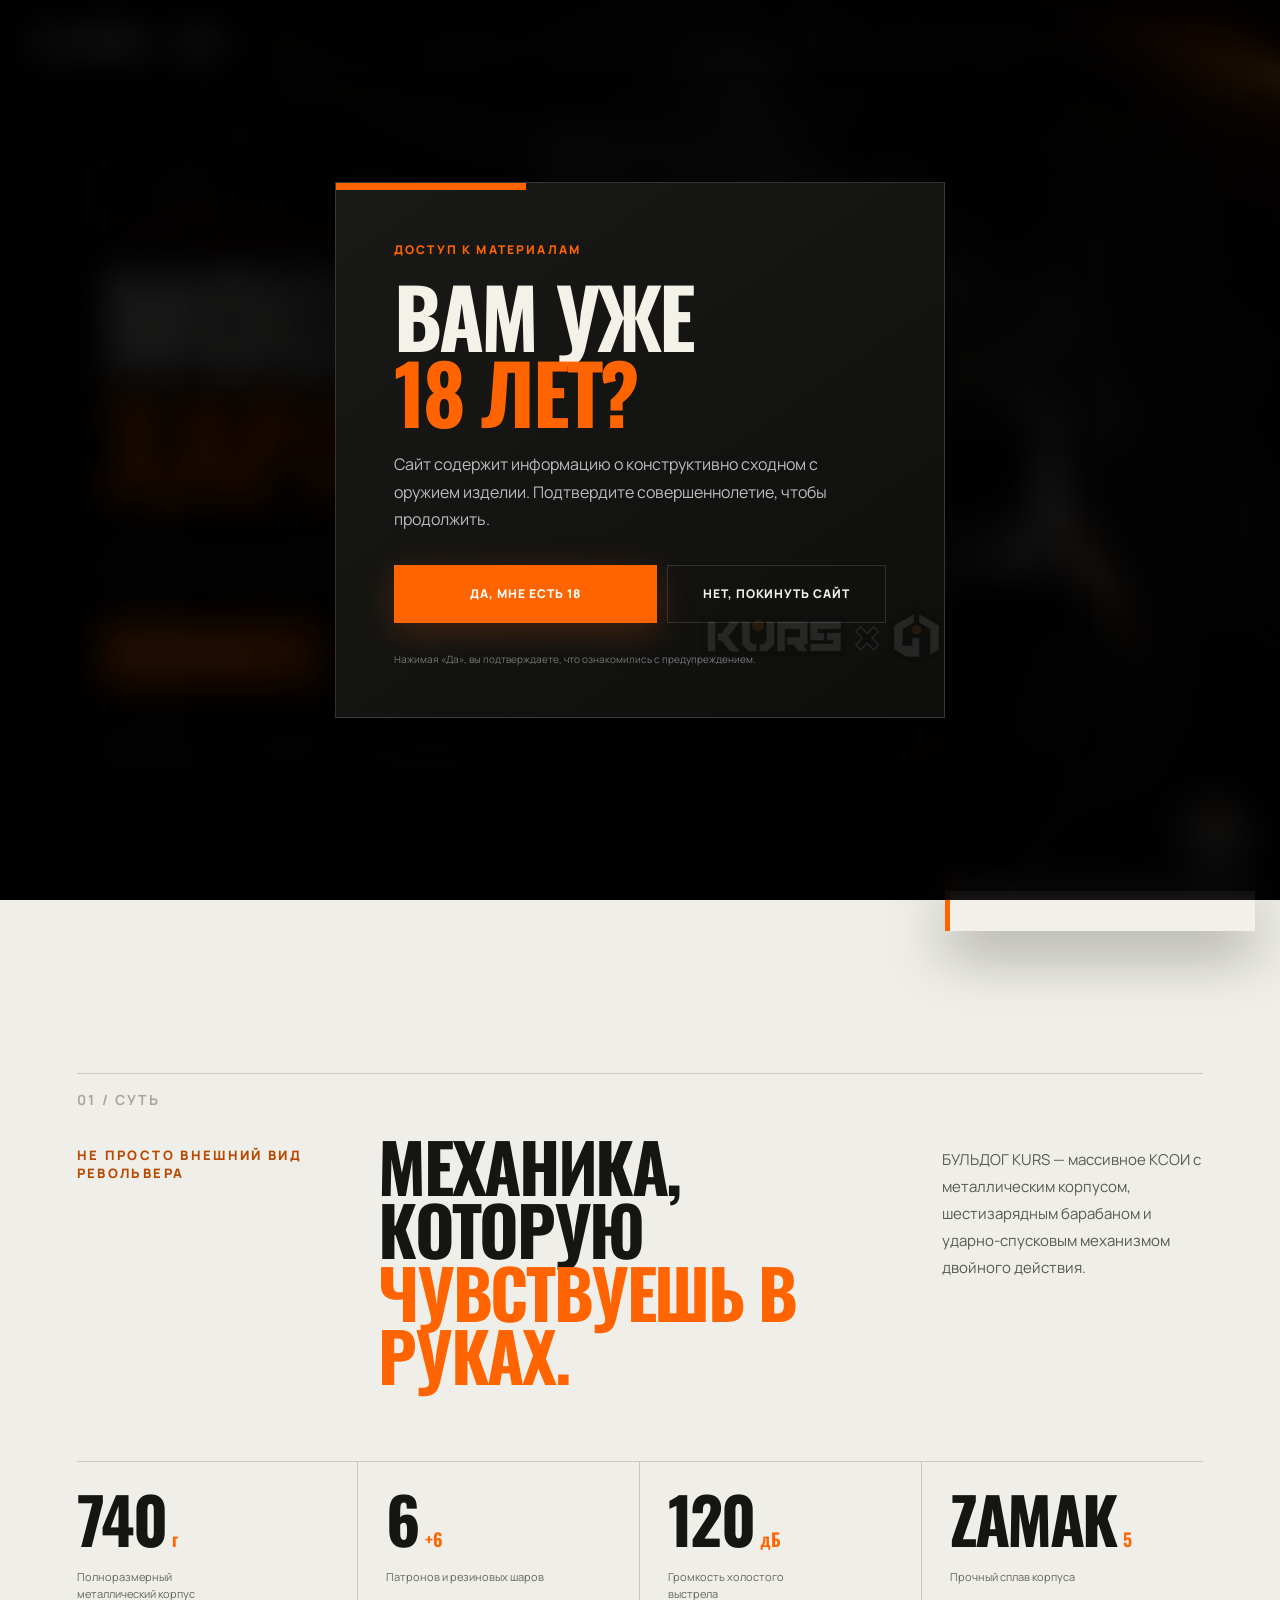
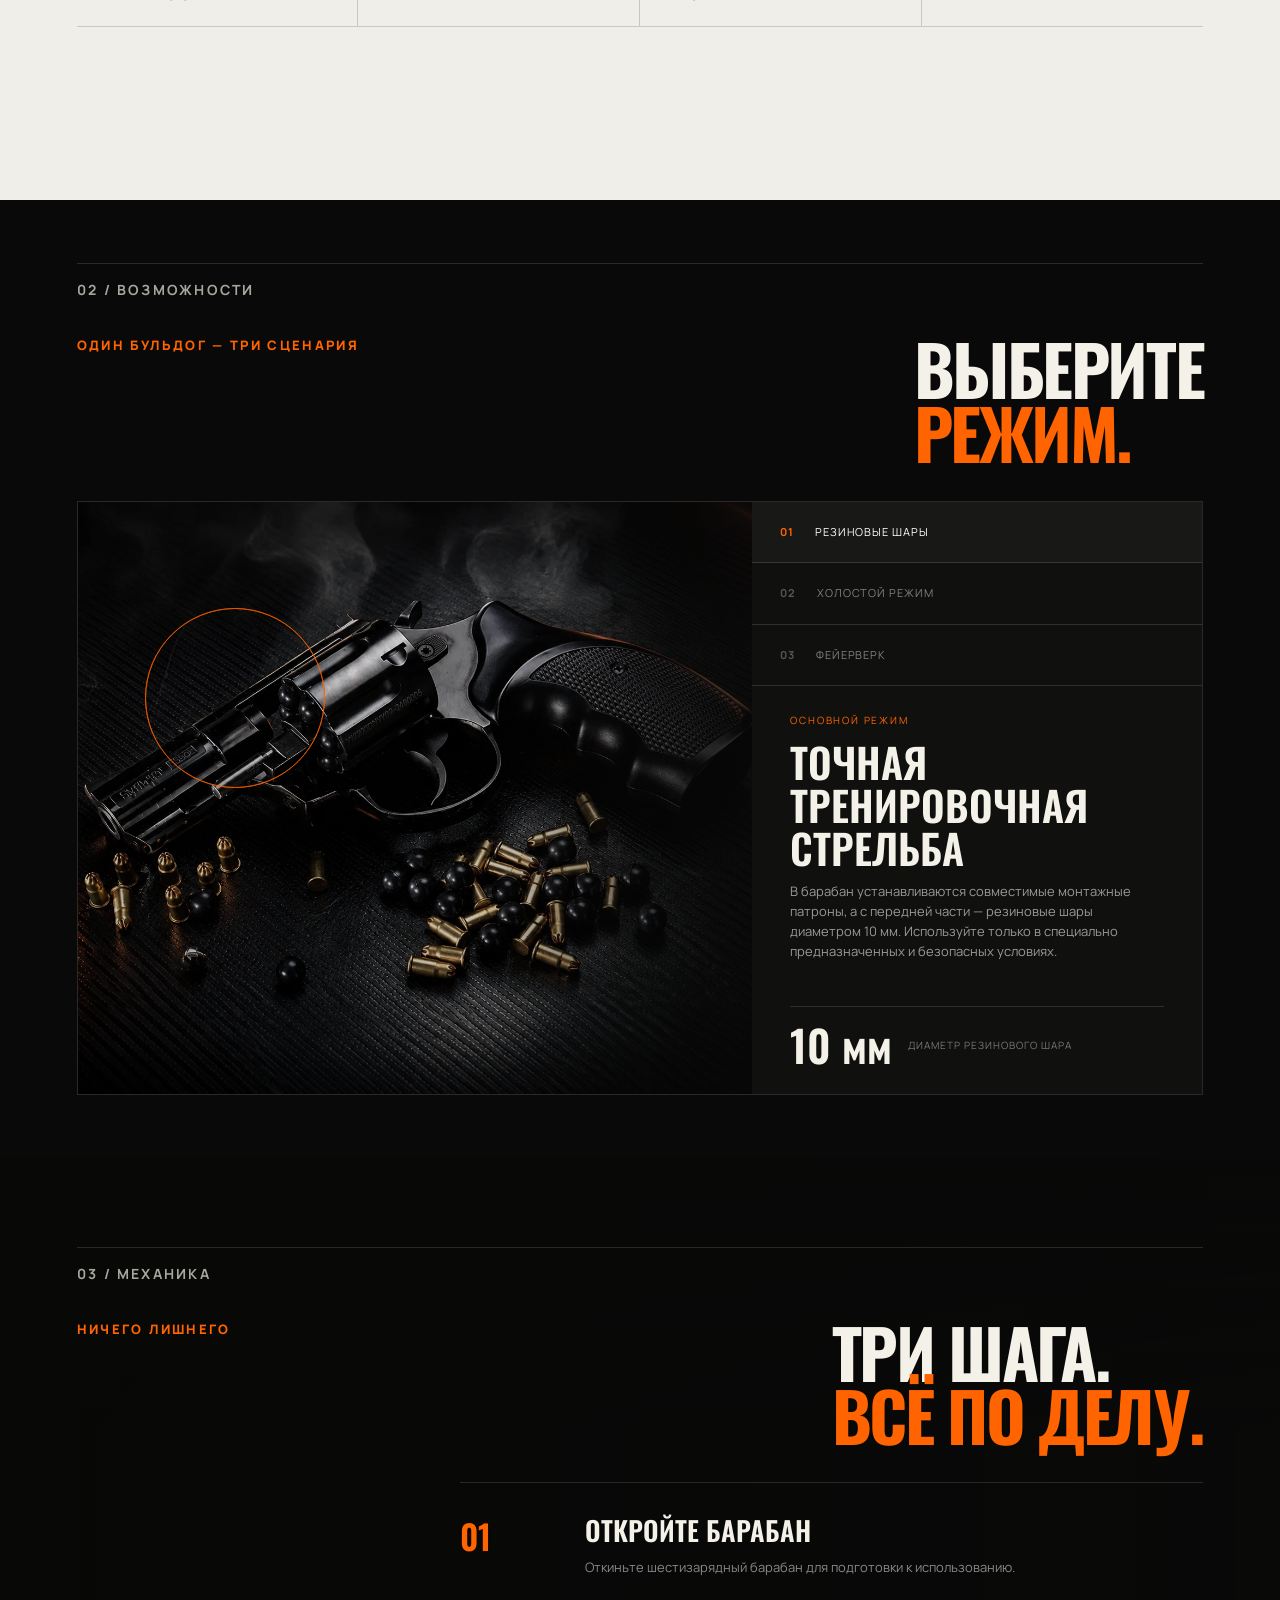
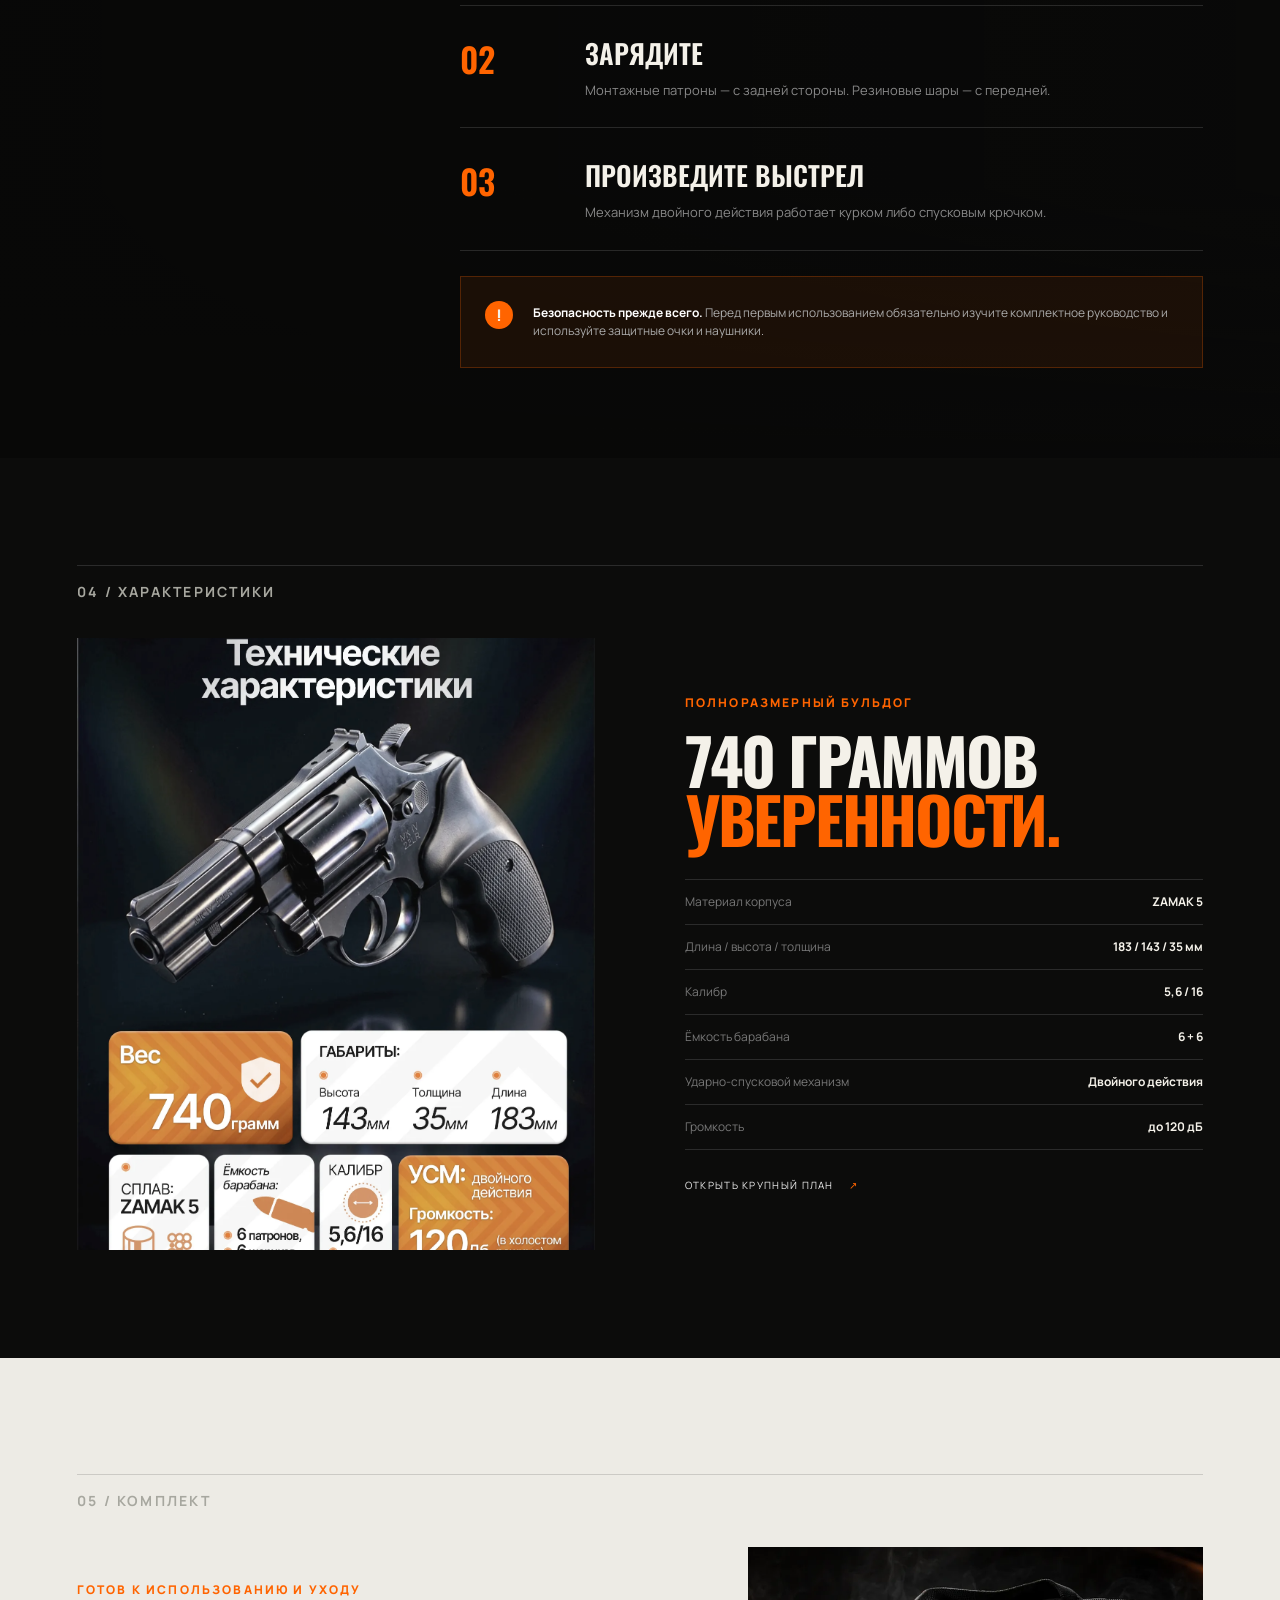
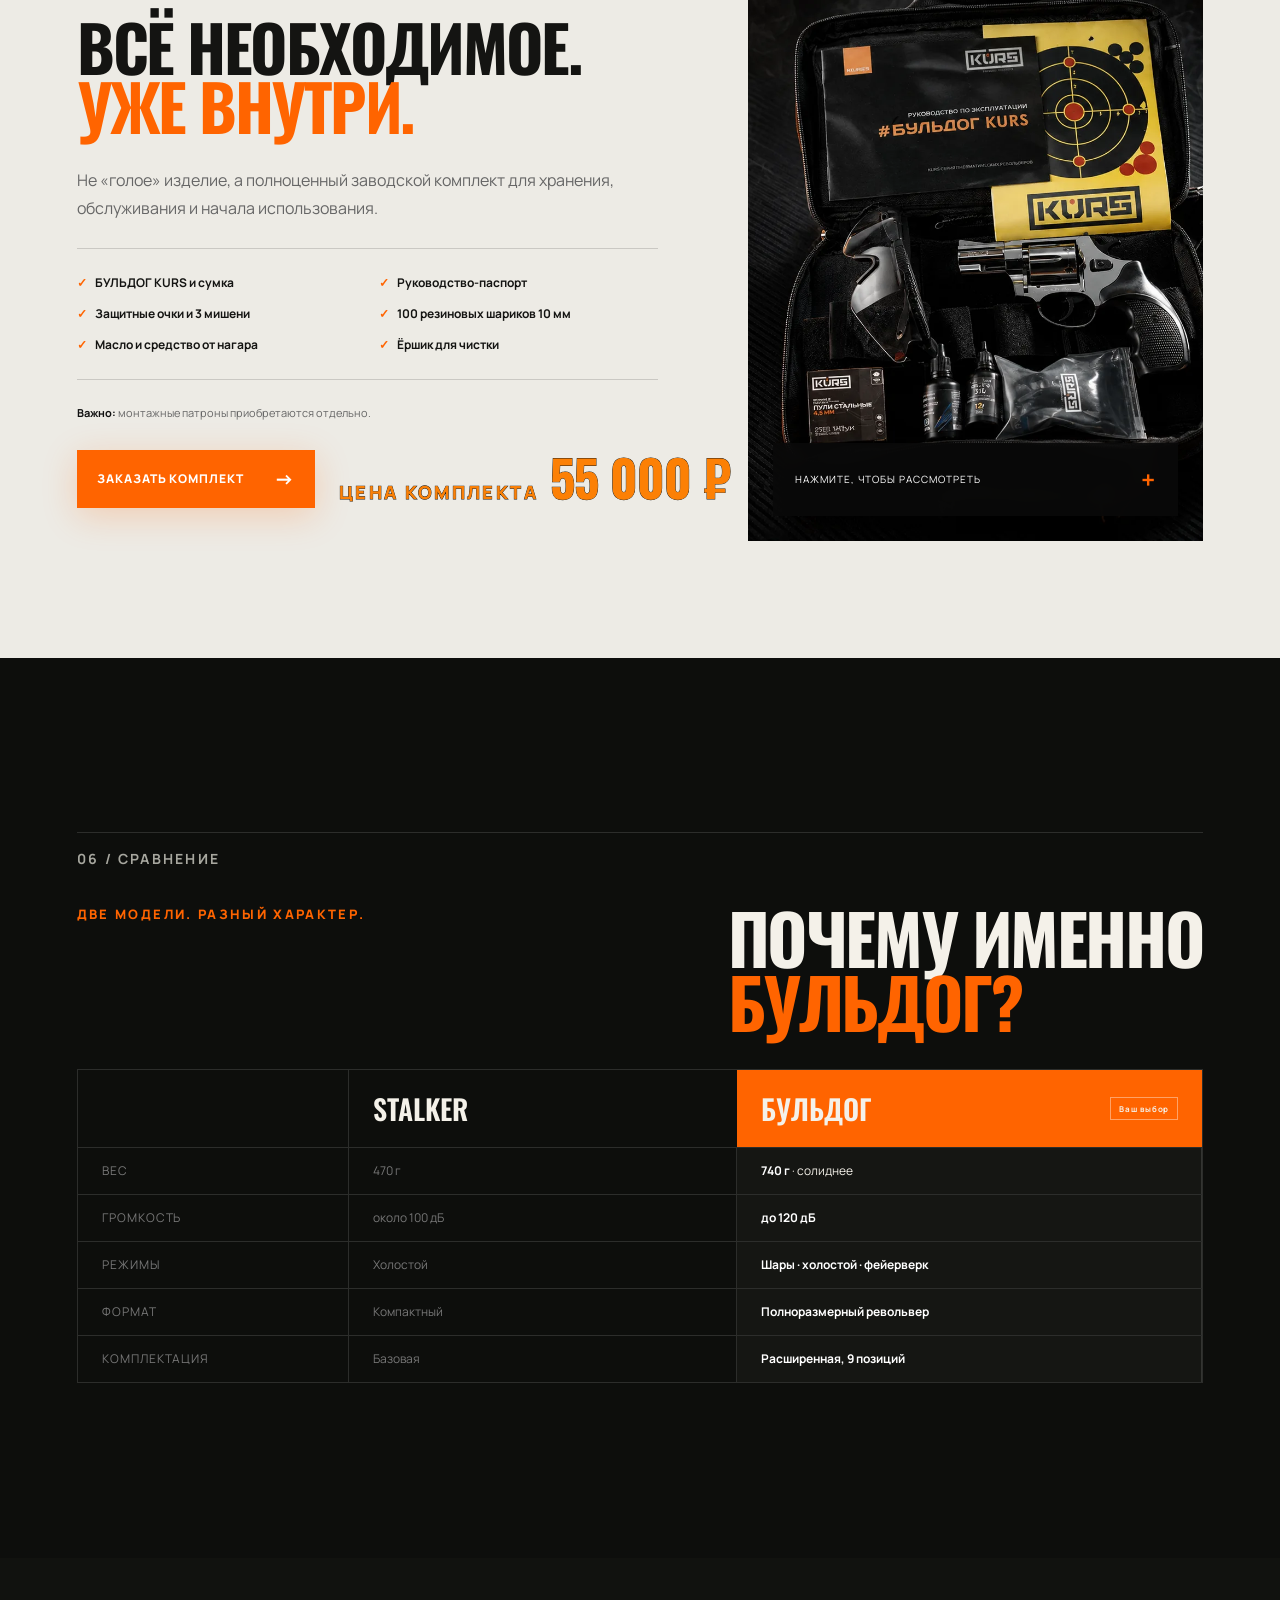
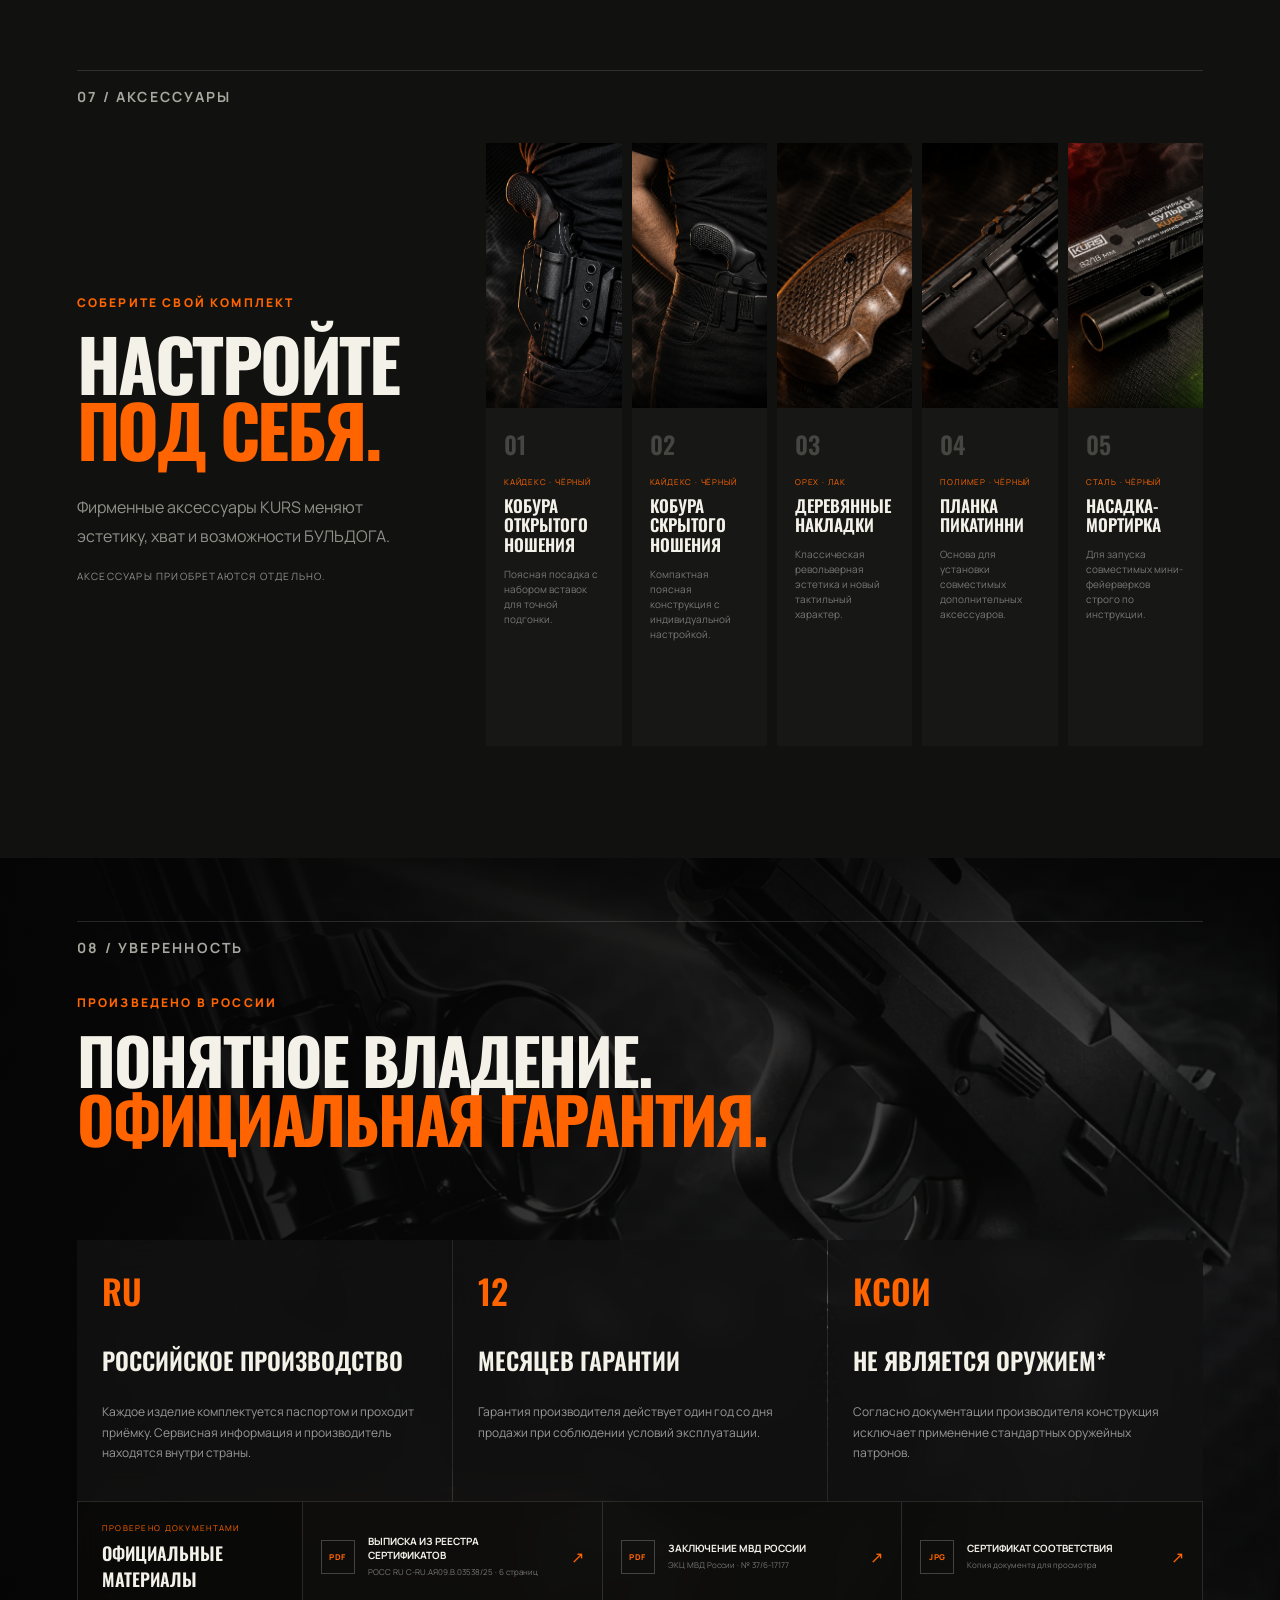
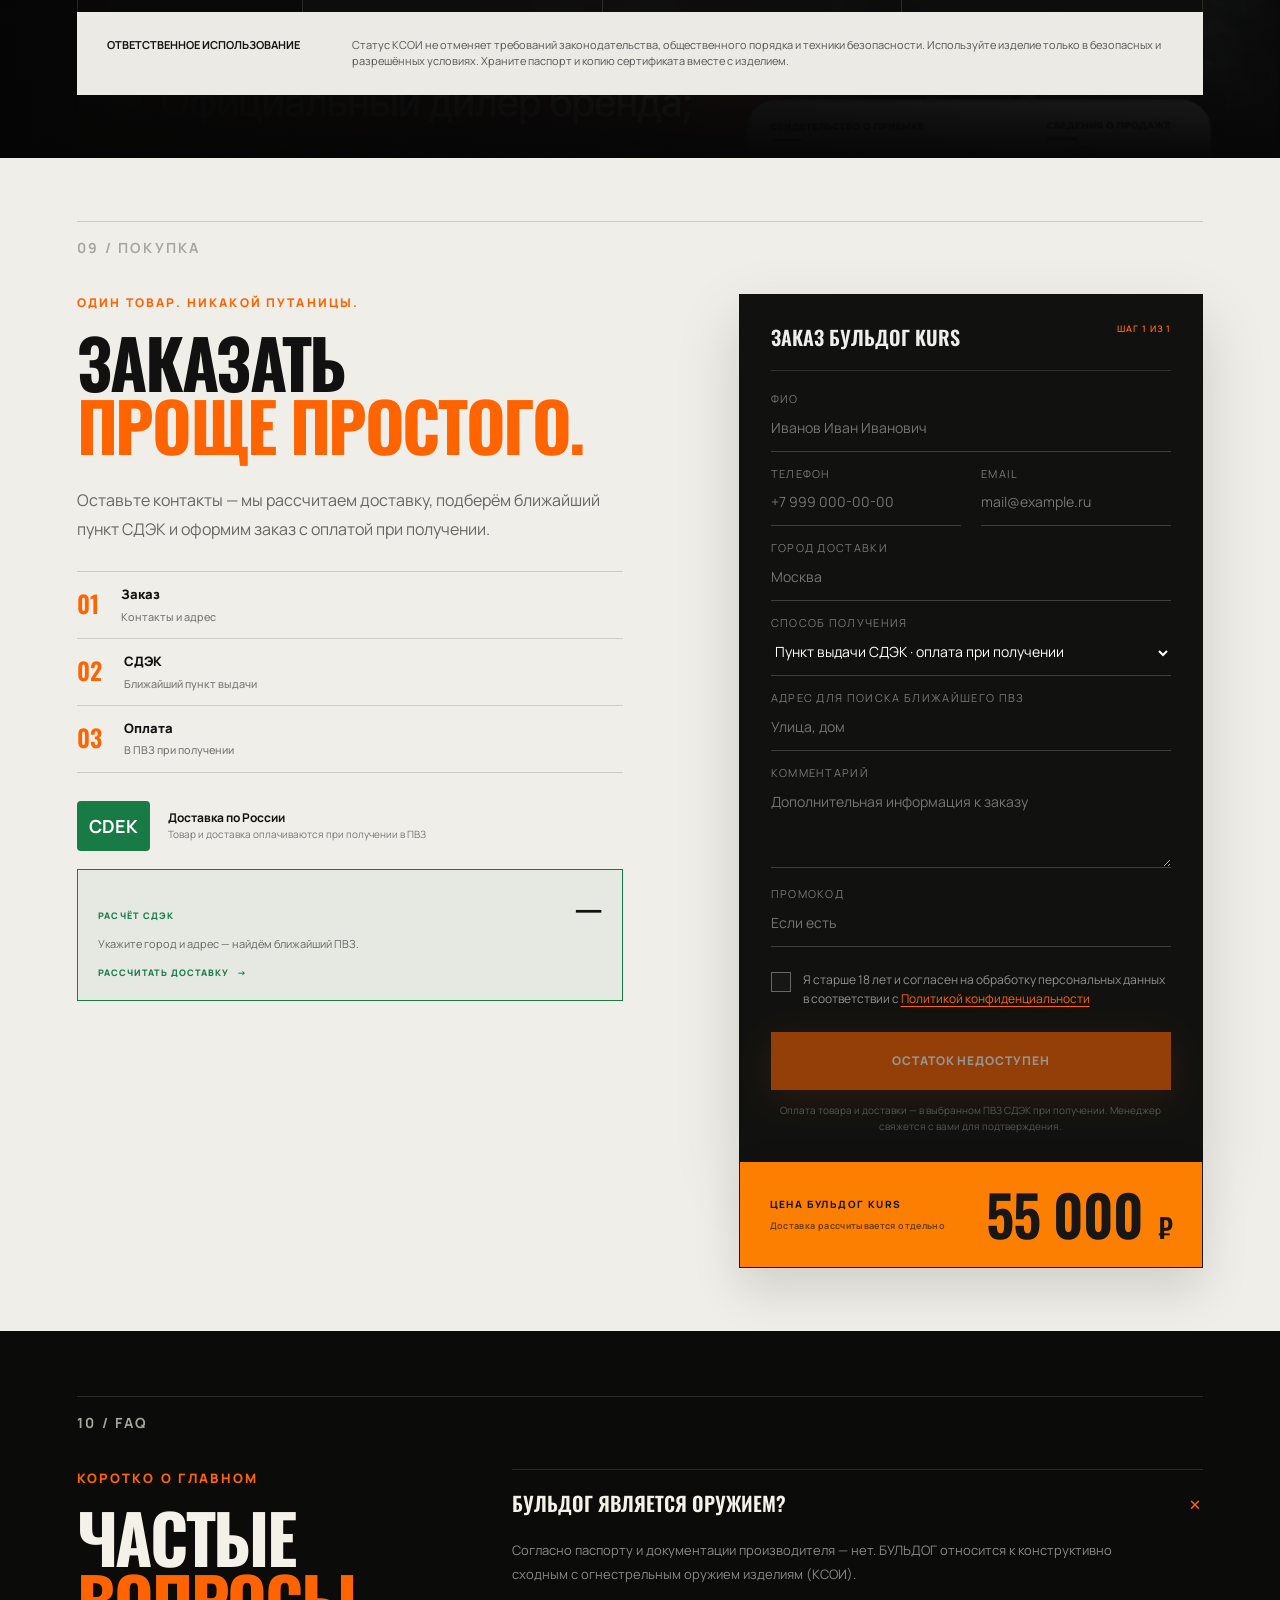
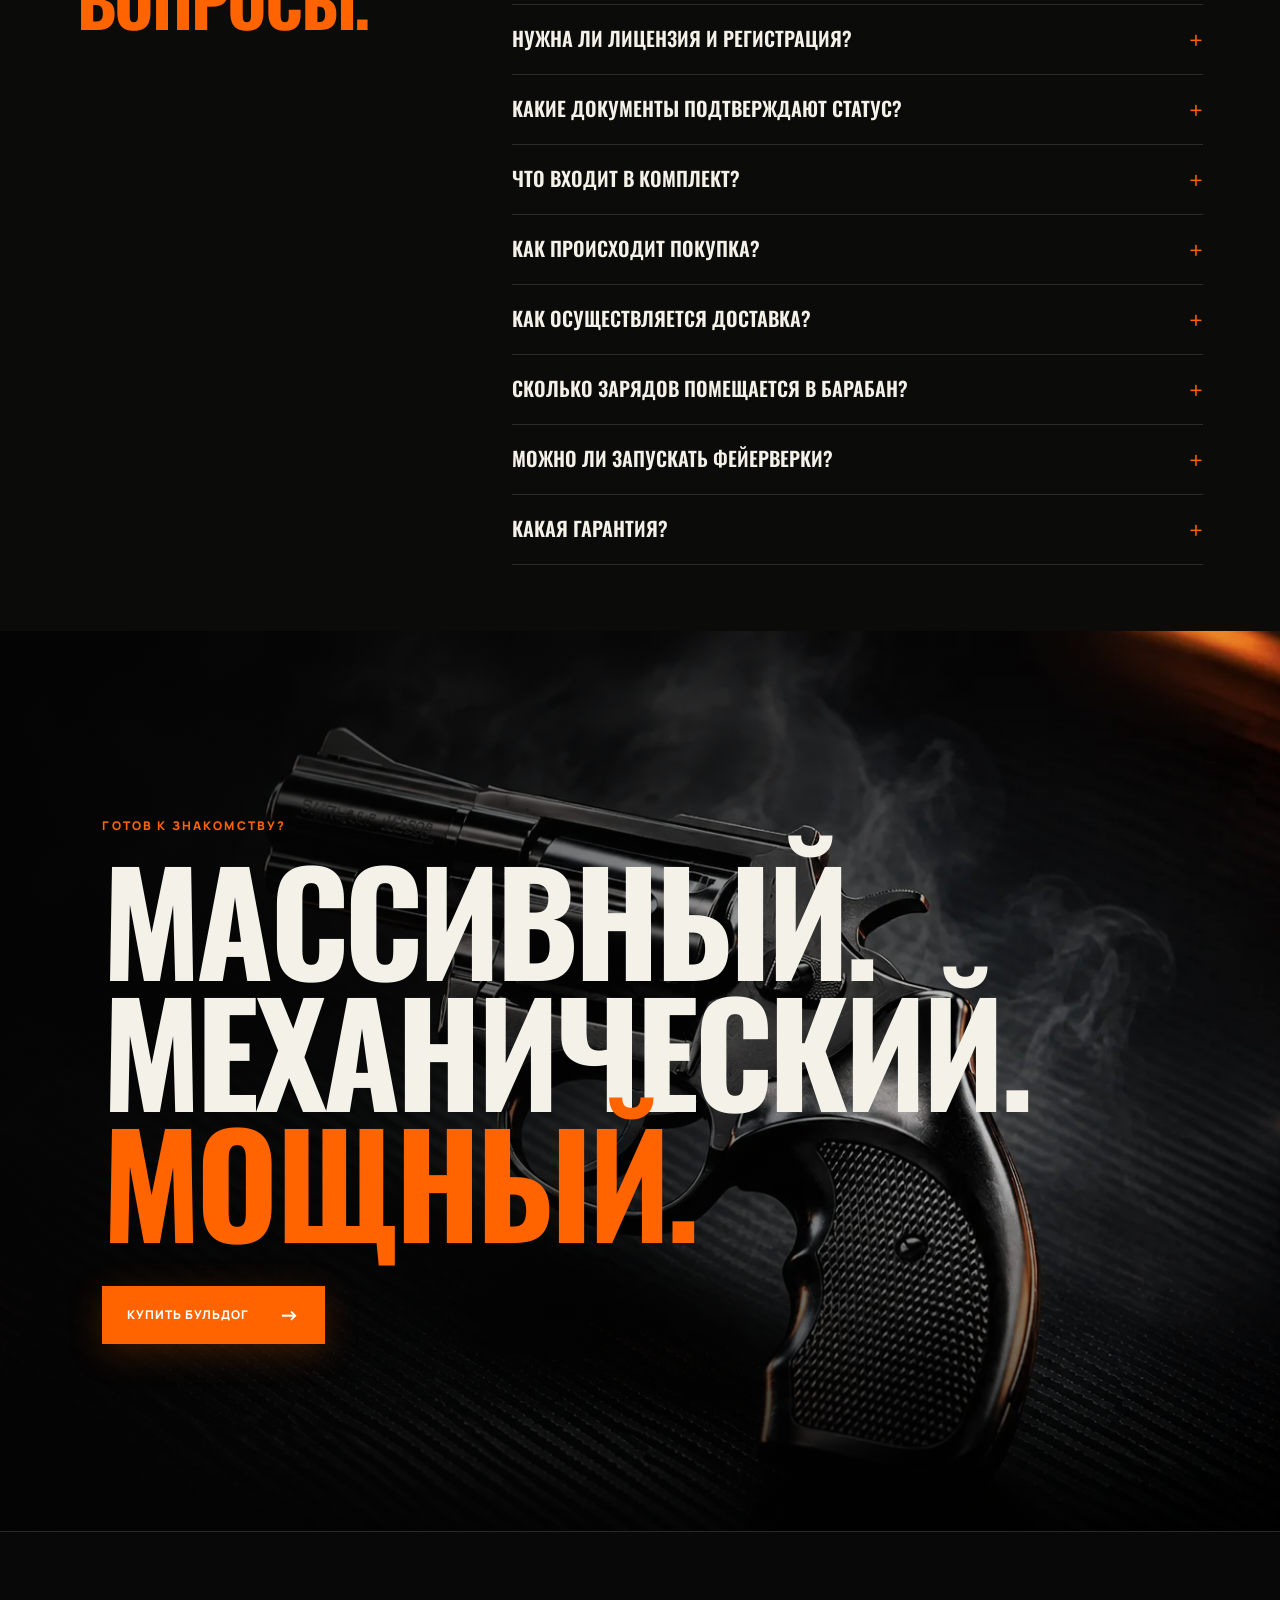
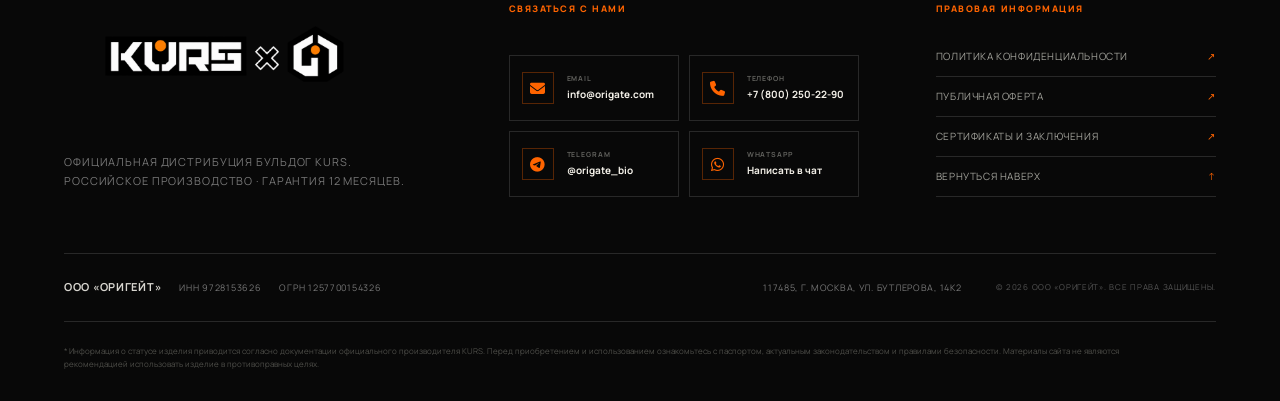
==== commit bf795d80: "Expand FAQ with documents and delivery details" ====
--- a/public_html/index.html
+++ b/public_html/index.html
@@ -99,7 +99,10 @@
         "mainEntity": [
           {"@type": "Question", "name": "БУЛЬДОГ является оружием?", "acceptedAnswer": {"@type": "Answer", "text": "Согласно паспорту и документации производителя — нет. БУЛЬДОГ относится к конструктивно сходным с огнестрельным оружием изделиям (КСОИ)."}},
           {"@type": "Question", "name": "Нужна ли лицензия и регистрация?", "acceptedAnswer": {"@type": "Answer", "text": "Производитель указывает, что для изделия не требуется лицензия и регистрация. Владелец обязан соблюдать применимые требования законодательства и правила использования."}},
+          {"@type": "Question", "name": "Какие документы подтверждают статус?", "acceptedAnswer": {"@type": "Answer", "text": "Вместе с изделием передаются паспорт и сопроводительные документы. На сайте также доступны выписка из реестра сертификатов, заключение ЭКЦ МВД России и копия сертификата соответствия. Они подтверждают заявленный статус КСОИ; рекомендуем хранить документы вместе с изделием."}},
           {"@type": "Question", "name": "Что входит в комплект?", "acceptedAnswer": {"@type": "Answer", "text": "БУЛЬДОГ, сумка, паспорт, защитные очки, 3 мишени, 100 шариков и набор средств для обслуживания. Монтажные патроны приобретаются отдельно."}},
+          {"@type": "Question", "name": "Как происходит покупка?", "acceptedAnswer": {"@type": "Answer", "text": "Оформите заявку и выберите ближайший ПВЗ СДЭК. Мы подготовим и отправим заказ, после чего на указанный номер телефона придёт SMS с данными отправления. Когда заказ будет готов к выдаче, СДЭК направит отдельное уведомление. Товар и доставка оплачиваются при получении в ПВЗ."}},
+          {"@type": "Question", "name": "Как осуществляется доставка?", "acceptedAnswer": {"@type": "Answer", "text": "Заказы доставляет СДЭК до выбранного ПВЗ. Стоимость и срок рассчитываются до оформления заявки. Изделие отправляется в заводской комплектации, а паспорт и сопроводительные документы вкладываются в отправление. О поступлении заказа СДЭК уведомит по номеру телефона."}},
           {"@type": "Question", "name": "Сколько зарядов помещается в барабан?", "acceptedAnswer": {"@type": "Answer", "text": "Барабан рассчитан на 6 совместимых монтажных патронов и 6 резиновых шариков диаметром 10 мм."}},
           {"@type": "Question", "name": "Можно ли запускать фейерверки?", "acceptedAnswer": {"@type": "Answer", "text": "Да, с отдельной стальной насадкой-мортиркой и совместимыми мини-фейерверками KURS — строго по инструкции и в разрешённых местах."}},
           {"@type": "Question", "name": "Какая гарантия?", "acceptedAnswer": {"@type": "Answer", "text": "12 месяцев со дня продажи. Полные условия указаны в паспорте изделия."}}
@@ -402,7 +405,10 @@
         <div class="faq__list reveal">
           <details open><summary>БУЛЬДОГ является оружием?<i>+</i></summary><p>Согласно паспорту и документации производителя — нет. БУЛЬДОГ относится к конструктивно сходным с огнестрельным оружием изделиям (КСОИ).</p></details>
           <details><summary>Нужна ли лицензия и регистрация?<i>+</i></summary><p>Производитель указывает, что для изделия не требуется лицензия и регистрация. Владелец обязан соблюдать применимые требования законодательства и правила использования.</p></details>
+          <details><summary>Какие документы подтверждают статус?<i>+</i></summary><p>Вместе с изделием передаются паспорт и сопроводительные документы. На сайте также доступны выписка из реестра сертификатов, заключение ЭКЦ МВД России и копия сертификата соответствия. Они подтверждают заявленный статус КСОИ; рекомендуем хранить документы вместе с изделием.</p></details>
           <details><summary>Что входит в комплект?<i>+</i></summary><p>БУЛЬДОГ, сумка, паспорт, защитные очки, 3 мишени, 100 шариков и набор средств для обслуживания. Монтажные патроны приобретаются отдельно.</p></details>
+          <details><summary>Как происходит покупка?<i>+</i></summary><p>Оформите заявку и выберите ближайший ПВЗ СДЭК. Мы подготовим и отправим заказ, после чего на указанный номер телефона придёт SMS с данными отправления. Когда заказ будет готов к выдаче, СДЭК направит отдельное уведомление. Товар и доставка оплачиваются при получении в ПВЗ.</p></details>
+          <details><summary>Как осуществляется доставка?<i>+</i></summary><p>Заказы доставляет СДЭК до выбранного ПВЗ. Стоимость и срок рассчитываются до оформления заявки. Изделие отправляется в заводской комплектации, а паспорт и сопроводительные документы вкладываются в отправление. О поступлении заказа СДЭК уведомит по номеру телефона.</p></details>
           <details><summary>Сколько зарядов помещается в барабан?<i>+</i></summary><p>Барабан рассчитан на 6 совместимых монтажных патронов и 6 резиновых шариков диаметром 10 мм.</p></details>
           <details><summary>Можно ли запускать фейерверки?<i>+</i></summary><p>Да, с отдельной стальной насадкой-мортиркой и совместимыми мини-фейерверками KURS — строго по инструкции и в разрешённых местах.</p></details>
           <details><summary>Какая гарантия?<i>+</i></summary><p>12 месяцев со дня продажи. Полные условия указаны в паспорте изделия.</p></details>
